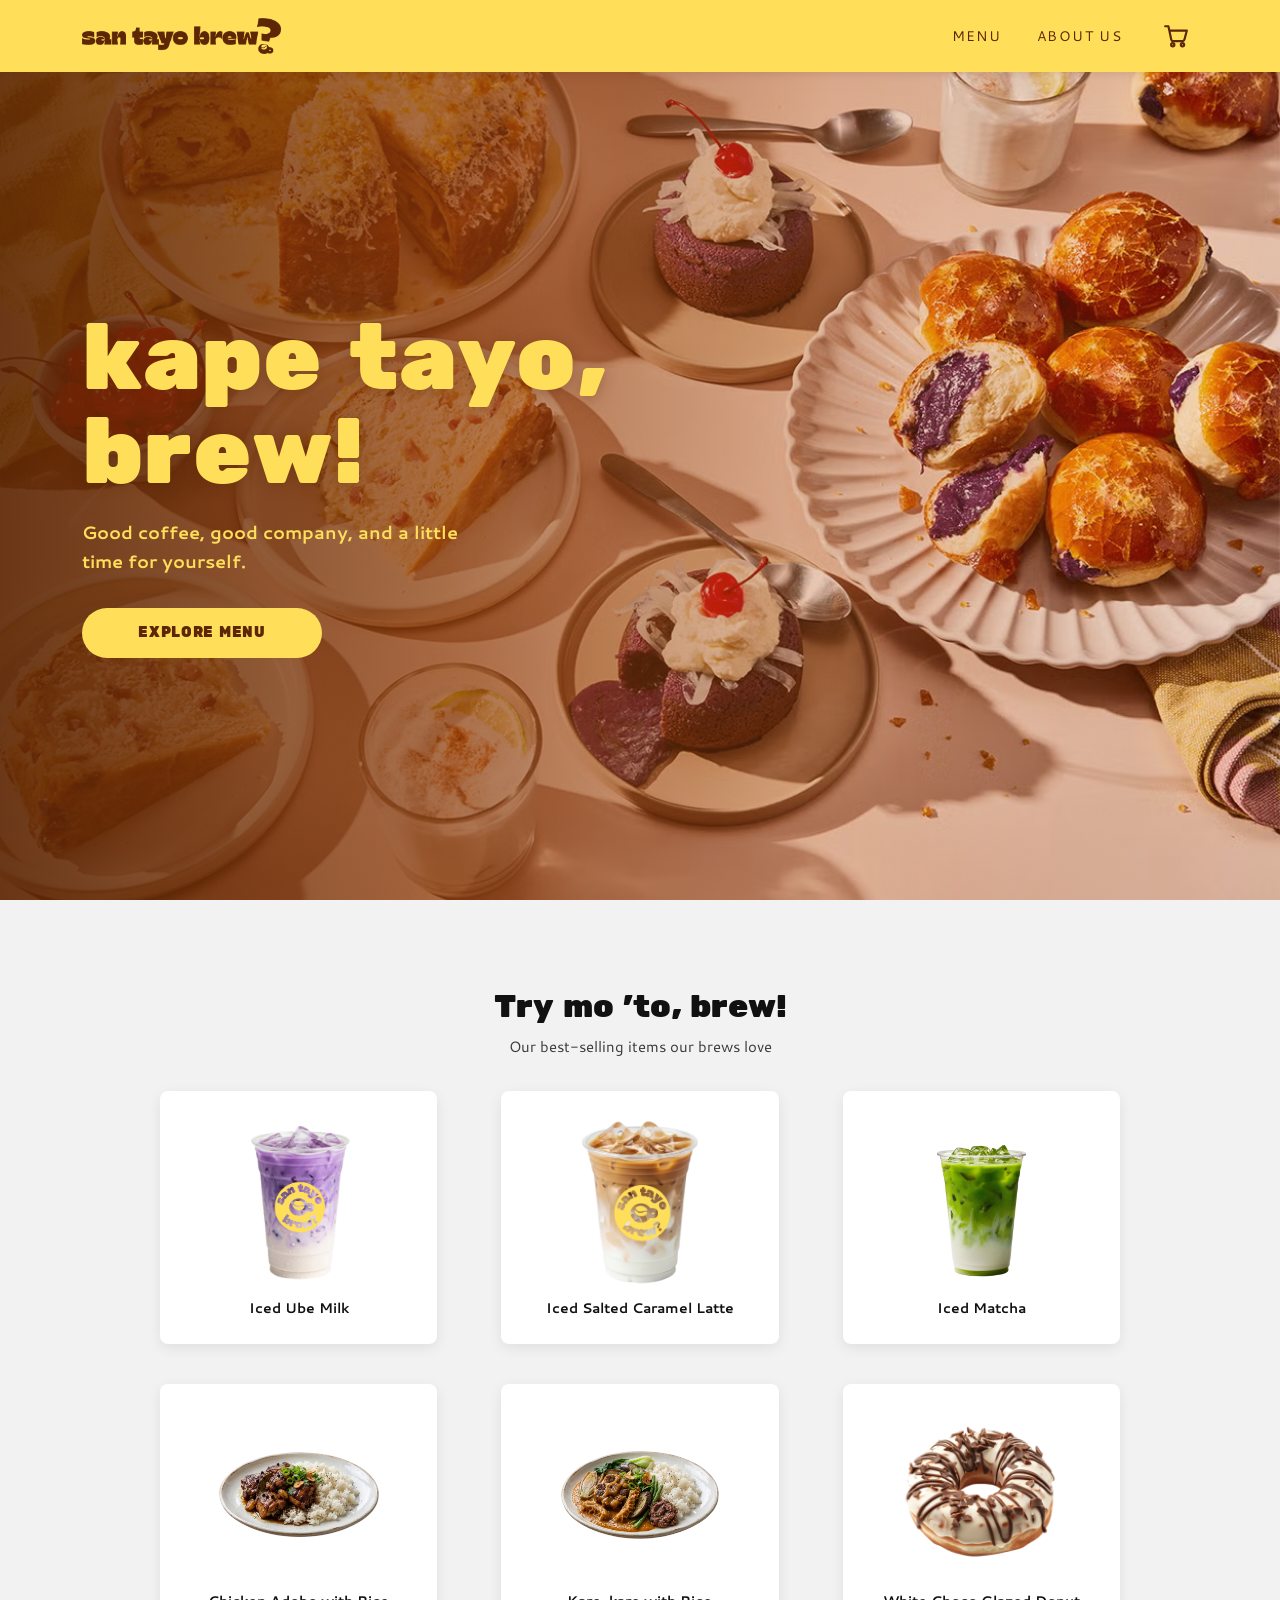
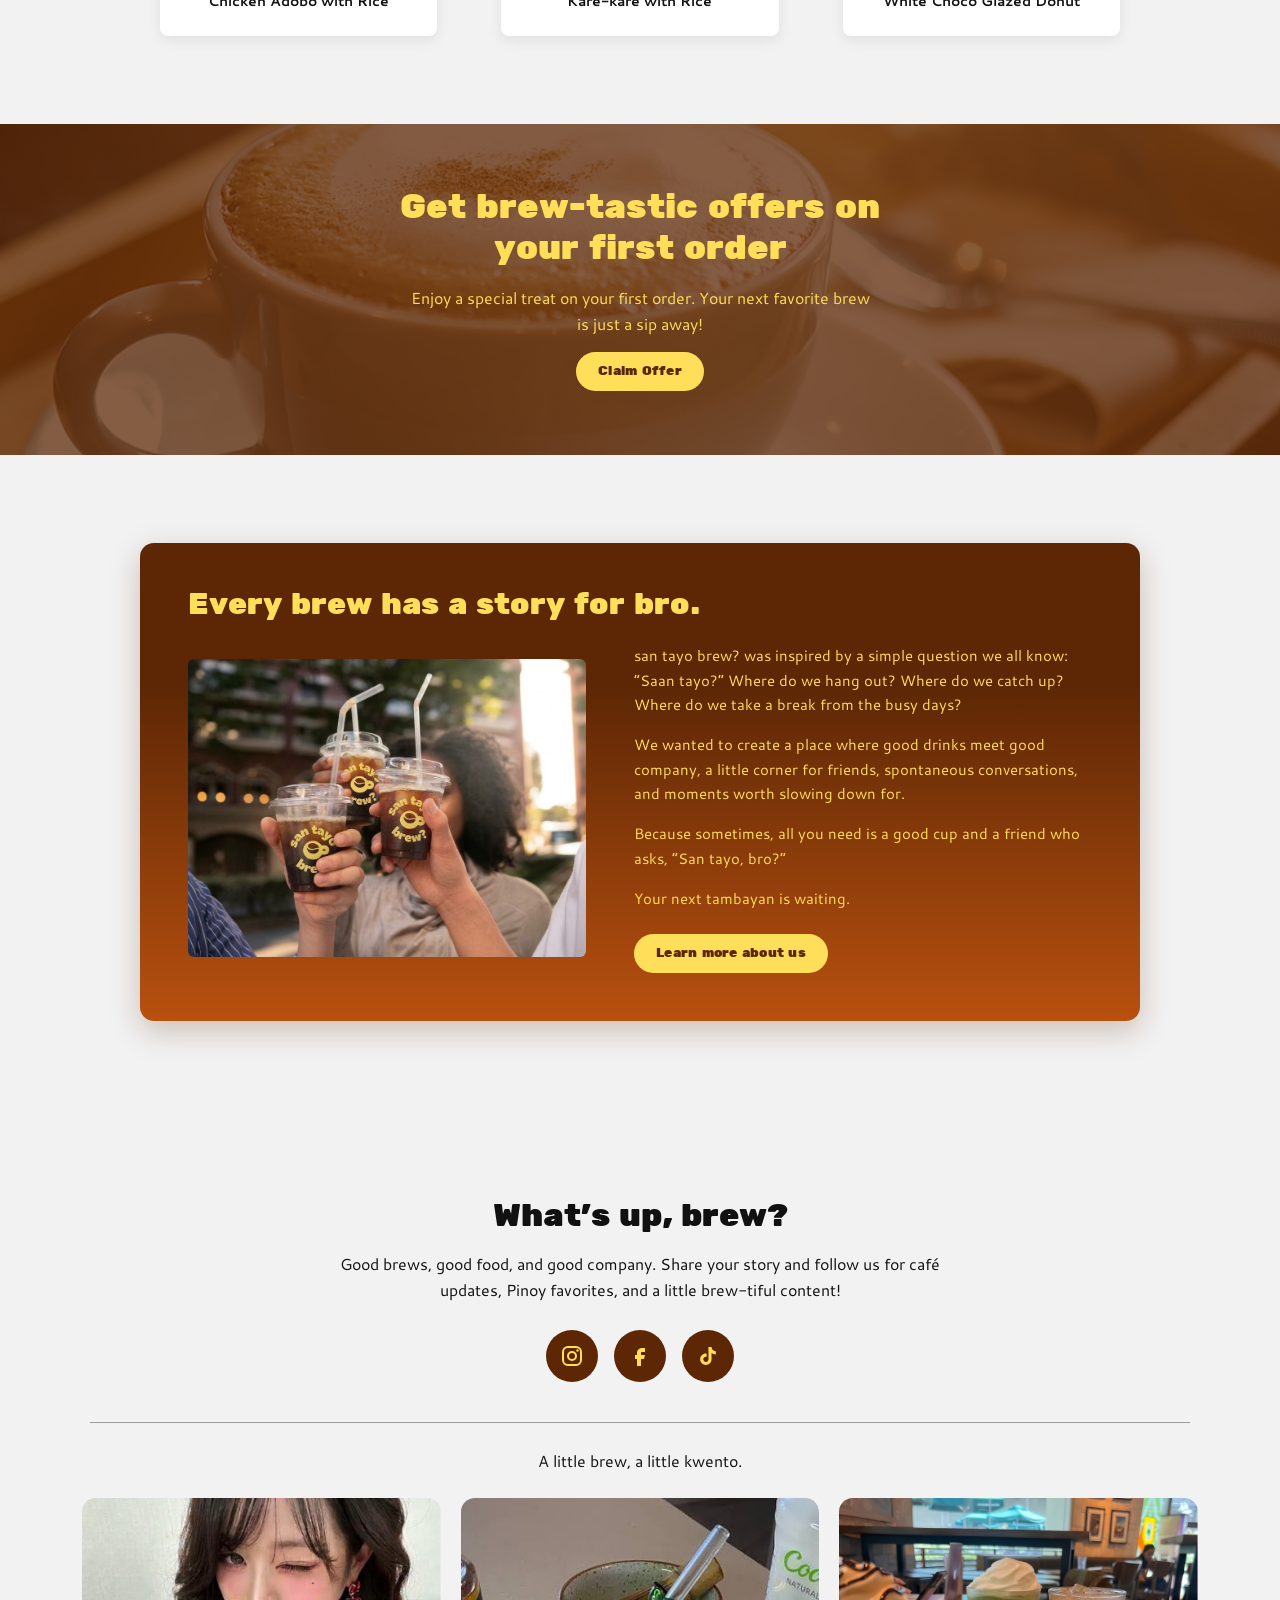
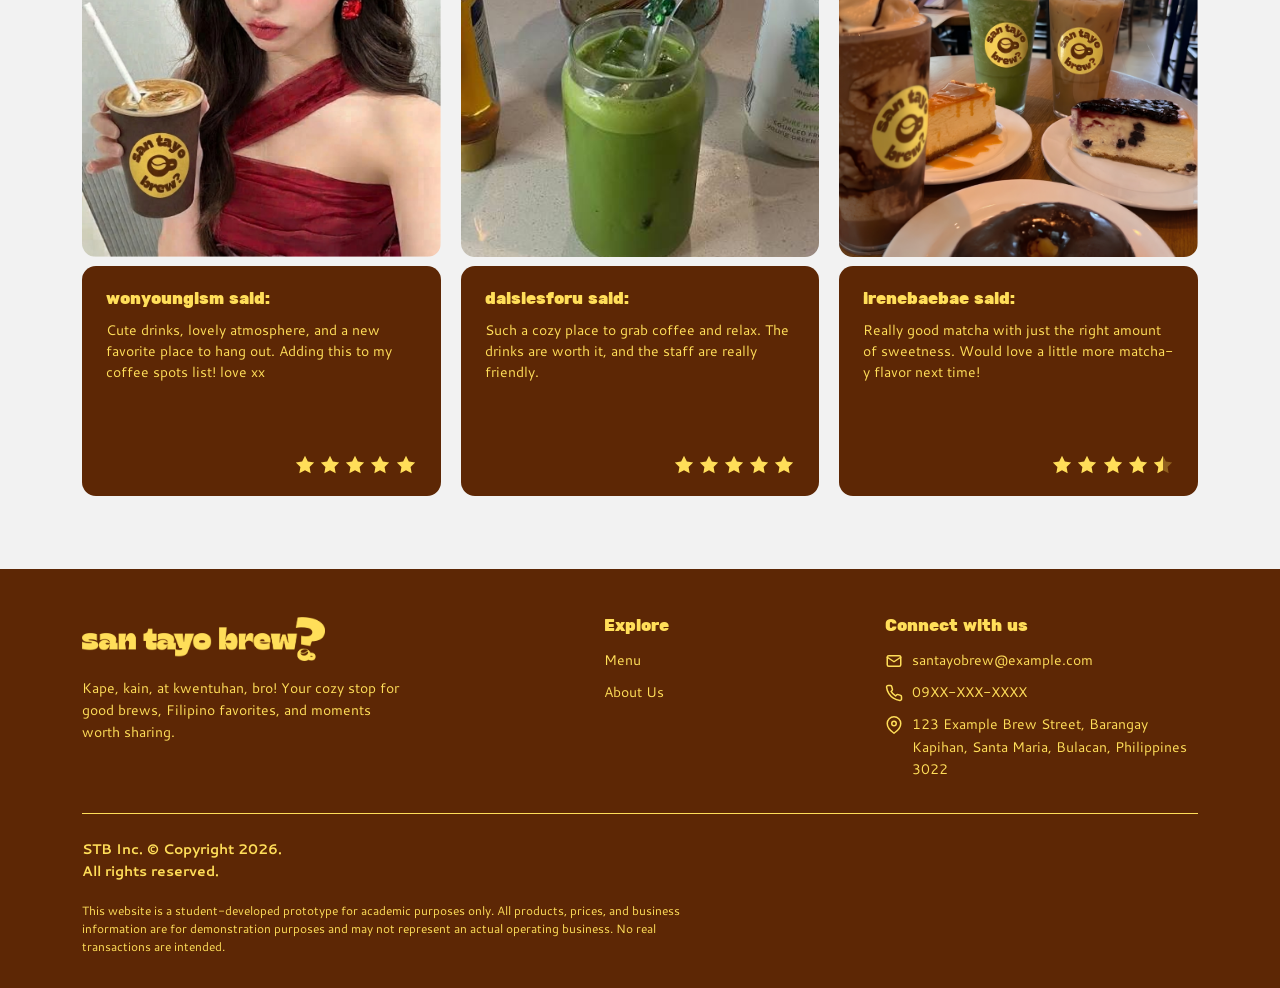
==== index.html @ 326f8b71 "Initial commit" ====
<!DOCTYPE html>
<html lang="en">
<head>
  <meta charset="UTF-8">
  <meta name="viewport" content="width=device-width, initial-scale=1.0">
  <meta name="description" content="san tayo brew? is a cozy Filipino café for good coffee, Pinoy favorites, and good company.">
  <meta name="theme-color" content="#FFDE59">
  <title>san tayo brew? | Home</title>

  <!-- Favicon -->
  <link rel="icon" type="image/png" href="images/logos/logo-circle-2.png">

  <!-- Google Fonts: Rubik One (headings, buttons) + Cantarell 400/700 (body) -->
  <link rel="preconnect" href="https://fonts.googleapis.com">
  <link rel="preconnect" href="https://fonts.gstatic.com" crossorigin>
  <link rel="stylesheet" href="https://fonts.googleapis.com/css2?family=Cantarell:wght@400;700&family=Rubik+One&display=swap">

  <!-- Shared stylesheet and script (used by every page) -->
  <link rel="stylesheet" href="style.css">
  <script src="script.js" defer></script>
</head>
<body class="page-home">

  <!-- Reusable star icons for the review ratings -->
  <svg class="svg-sprite" aria-hidden="true" focusable="false">
    <symbol id="icon-star" viewBox="0 0 24 24">
      <polygon points="12 2 15.09 8.26 22 9.27 17 14.14 18.18 21.02 12 17.77 5.82 21.02 7 14.14 2 9.27 8.91 8.26"/>
    </symbol>
    <symbol id="icon-star-half" viewBox="0 0 24 24">
      <polygon opacity="0.3" points="12 2 15.09 8.26 22 9.27 17 14.14 18.18 21.02 12 17.77 5.82 21.02 7 14.14 2 9.27 8.91 8.26"/>
      <polygon points="12 2 8.91 8.26 2 9.27 7 14.14 5.82 21.02 12 17.77"/>
    </symbol>
  </svg>

  <a class="skip-link" href="#main">Skip to main content</a>

  <!-- ===== NAVBAR (shared) ===== -->
  <header class="site-header">
    <nav class="navbar" aria-label="Main navigation">
      <a class="navbar__logo" href="index.html" aria-current="page">
        <img src="images/logos/logo-brown.png" alt="san tayo brew? logo">
      </a>

      <ul class="navbar__links" id="navLinks">
        <li><a class="navbar__link" href="menu.html">Menu</a></li>
        <li><a class="navbar__link" href="about.html">About Us</a></li>
      </ul>

      <div class="navbar__actions">
        <a class="navbar__cart" id="cartLink" href="cart.html" aria-label="View cart">
          <svg class="navbar__cart-icon" viewBox="0 0 24 24" width="26" height="26" fill="none" stroke="currentColor" stroke-width="2" stroke-linecap="round" stroke-linejoin="round" aria-hidden="true" focusable="false">
            <circle cx="9" cy="20" r="1.5"/>
            <circle cx="18" cy="20" r="1.5"/>
            <path d="M2 3h3l2.6 12.2a2 2 0 0 0 2 1.6h8.2a2 2 0 0 0 2-1.5L22 7H6"/>
          </svg>
          <span class="navbar__cart-count is-hidden" id="cartCount">0</span>
        </a>
        <button class="navbar__toggle" id="hamburgerBtn" type="button" aria-label="Open menu" aria-expanded="false" aria-controls="navLinks">&#9776;</button>
      </div>
    </nav>
  </header>

  <main id="main">

    <!-- ===== 1. HERO ===== -->
    <section class="hero" aria-labelledby="heroTitle">
      <img class="hero__bg" src="images/hero-pastries.png" alt="Ube cheese pandesal, cakes, and pastries spread out on a café table" fetchpriority="high">
      <div class="hero__content container">
        <h1 class="hero__title" id="heroTitle">
          <span class="hero__title-line">kape</span>
          <span class="hero__title-line">tayo,</span>
          <span class="hero__title-line hero__title-line--last">brew!</span>
        </h1>
        <p class="hero__text">Good coffee, good company, and a little time for yourself.</p>
        <a class="btn btn--primary hero__btn" href="menu.html">Explore Menu</a>
      </div>
    </section>

    <!-- ===== 2. BEST SELLERS ===== -->
    <section class="best-sellers section" id="bestSellers" aria-labelledby="bestSellersTitle">
      <div class="container">
        <header class="section-header">
          <h2 class="section-title" id="bestSellersTitle">Try mo &rsquo;to, brew!</h2>
          <p class="section-subtitle">Our best-selling items our brews love</p>
        </header>

        <div class="product-grid">
          <article class="product-card">
            <img class="product-card__img" src="images/menu-items/iced-ube-milk.png" alt="Iced ube milk in a san tayo brew? cup" loading="lazy">
            <h3 class="product-card__name">Iced Ube Milk</h3>
          </article>
          <article class="product-card">
            <img class="product-card__img" src="images/menu-items/iced-salted-caramel-latte.png" alt="Iced salted caramel latte in a san tayo brew? cup" loading="lazy">
            <h3 class="product-card__name">Iced Salted Caramel Latte</h3>
          </article>
          <article class="product-card">
            <img class="product-card__img" src="images/menu-items/iced-matcha.png" alt="Iced matcha latte in a san tayo brew? cup" loading="lazy">
            <h3 class="product-card__name">Iced Matcha</h3>
          </article>
          <article class="product-card">
            <img class="product-card__img" src="images/menu-items/chicken-adobo-with-rice.png" alt="A plate of chicken adobo served with white rice" loading="lazy">
            <h3 class="product-card__name">Chicken Adobo with Rice</h3>
          </article>
          <article class="product-card">
            <img class="product-card__img" src="images/menu-items/kare-kare-with-rice.png" alt="A bowl of kare-kare with vegetables and rice" loading="lazy">
            <h3 class="product-card__name">Kare-kare with Rice</h3>
          </article>
          <article class="product-card">
            <img class="product-card__img" src="images/menu-items/white-choco-glazed-donut.png" alt="A donut with white chocolate glaze and chocolate drizzle" loading="lazy">
            <h3 class="product-card__name">White Choco Glazed Donut</h3>
          </article>
        </div>
      </div>
    </section>

    <!-- ===== 3. PROMO BANNER ===== -->
    <aside class="promo-banner" id="promoBanner" aria-labelledby="promoTitle" aria-live="polite">
      <div class="promo-banner__content">
        <h2 class="promo-banner__title" id="promoTitle">Get brew-tastic offers on your first order</h2>
        <p class="promo-banner__text">Enjoy a special treat on your first order. Your next favorite brew is just a sip away!</p>
        <button class="btn btn--primary btn--small" id="claimOfferBtn" type="button">Claim Offer</button>
      </div>
    </aside>

    <!-- ===== 4. BRAND STORY CARD ===== -->
    <section class="story section" aria-labelledby="storyTitle">
      <div class="container">
        <article class="story-card">
          <h2 class="story-card__title" id="storyTitle">Every brew has a story for bro.</h2>
          <div class="story-card__body">
            <img class="story-card__img" src="images/story-photo.png" alt="Friends raising their iced coffees in san tayo brew? cups for a toast" loading="lazy">
            <div class="story-card__text">
              <p>san tayo brew? was inspired by a simple question we all know: &ldquo;Saan tayo?&rdquo; Where do we hang out? Where do we catch up? Where do we take a break from the busy days?</p>
              <p>We wanted to create a place where good drinks meet good company, a little corner for friends, spontaneous conversations, and moments worth slowing down for.</p>
              <p>Because sometimes, all you need is a good cup and a friend who asks, &ldquo;San tayo, bro?&rdquo;</p>
              <p>Your next tambayan is waiting.</p>
              <a class="btn btn--primary btn--small story-card__btn" href="about.html">Learn more about us</a>
            </div>
          </div>
        </article>
      </div>
    </section>

    <!-- ===== 5. SOCIAL ===== -->
    <section class="social section" aria-labelledby="socialTitle">
      <div class="container">
        <h2 class="section-title" id="socialTitle">What&rsquo;s up, brew?</h2>
        <p class="social__text">Good brews, good food, and good company. Share your story and follow us for café updates, Pinoy favorites, and a little brew-tiful content!</p>

        <ul class="social__list">
          <li>
            <a class="social__link" href="https://www.instagram.com/" target="_blank" rel="noopener noreferrer" aria-label="san tayo brew? on Instagram (opens in a new tab)">
              <svg viewBox="0 0 24 24" width="24" height="24" fill="none" stroke="currentColor" stroke-width="2" aria-hidden="true" focusable="false">
                <rect x="3" y="3" width="18" height="18" rx="5"/>
                <circle cx="12" cy="12" r="4"/>
                <circle cx="17.5" cy="6.5" r="1.2" fill="currentColor" stroke="none"/>
              </svg>
            </a>
          </li>
          <li>
            <a class="social__link" href="https://www.facebook.com/" target="_blank" rel="noopener noreferrer" aria-label="san tayo brew? on Facebook (opens in a new tab)">
              <svg viewBox="0 0 24 24" width="24" height="24" fill="currentColor" aria-hidden="true" focusable="false">
                <path d="M14 8h3V4h-3c-2.76 0-5 2.24-5 5v2H7v4h2v7h4v-7h3l1-4h-4V9c0-.55.45-1 1-1z"/>
              </svg>
            </a>
          </li>
          <li>
            <a class="social__link" href="https://www.tiktok.com/" target="_blank" rel="noopener noreferrer" aria-label="san tayo brew? on TikTok (opens in a new tab)">
              <svg viewBox="0 0 24 24" width="24" height="24" fill="currentColor" aria-hidden="true" focusable="false">
                <path d="M16.6 5.82A4.28 4.28 0 0 1 15.54 3h-3.09v12.4a2.59 2.59 0 0 1-2.59 2.5c-1.42 0-2.6-1.16-2.6-2.6 0-1.72 1.66-3.01 3.37-2.48V9.66c-3.45-.46-6.47 2.22-6.47 5.64 0 3.33 2.76 5.7 5.69 5.7 3.14 0 5.69-2.55 5.69-5.7V9.01a7.35 7.35 0 0 0 4.3 1.38V7.3s-1.88.09-3.24-1.48z"/>
              </svg>
            </a>
          </li>
        </ul>

        <hr class="divider">
      </div>
    </section>

    <!-- ===== 6. REVIEWS (3-column grid on desktop, swipe carousel on mobile) ===== -->
    <section class="reviews" aria-labelledby="reviewsTitle">
      <div class="container">
        <h2 class="reviews__title" id="reviewsTitle">A little brew, a little kwento.</h2>

        <div class="reviews__carousel">
          <div class="reviews__track" id="reviewsTrack">

            <article class="review" aria-label="Review 1 of 3">
              <img class="review__photo" src="images/review-1.png" alt="wonyoungism holding an iced coffee in a san tayo brew? cup" loading="lazy">
              <div class="review__card">
                <h3 class="review__author">wonyoungism said:</h3>
                <p class="review__text">Cute drinks, lovely atmosphere, and a new favorite place to hang out. Adding this to my coffee spots list! love xx</p>
                <div class="review__rating" role="img" aria-label="Rated 5 out of 5 stars">
                  <svg class="review__star" aria-hidden="true" focusable="false"><use href="#icon-star"></use></svg>
                  <svg class="review__star" aria-hidden="true" focusable="false"><use href="#icon-star"></use></svg>
                  <svg class="review__star" aria-hidden="true" focusable="false"><use href="#icon-star"></use></svg>
                  <svg class="review__star" aria-hidden="true" focusable="false"><use href="#icon-star"></use></svg>
                  <svg class="review__star" aria-hidden="true" focusable="false"><use href="#icon-star"></use></svg>
                </div>
              </div>
            </article>

            <article class="review" aria-label="Review 2 of 3">
              <img class="review__photo" src="images/review-2.png" alt="Iced drinks, a chocolate donut, and cheesecake on a café table" loading="lazy">
              <div class="review__card">
                <h3 class="review__author">daisiesforu said:</h3>
                <p class="review__text">Such a cozy place to grab coffee and relax. The drinks are worth it, and the staff are really friendly.</p>
                <div class="review__rating" role="img" aria-label="Rated 5 out of 5 stars">
                  <svg class="review__star" aria-hidden="true" focusable="false"><use href="#icon-star"></use></svg>
                  <svg class="review__star" aria-hidden="true" focusable="false"><use href="#icon-star"></use></svg>
                  <svg class="review__star" aria-hidden="true" focusable="false"><use href="#icon-star"></use></svg>
                  <svg class="review__star" aria-hidden="true" focusable="false"><use href="#icon-star"></use></svg>
                  <svg class="review__star" aria-hidden="true" focusable="false"><use href="#icon-star"></use></svg>
                </div>
              </div>
            </article>

            <article class="review" aria-label="Review 3 of 3">
              <img class="review__photo" src="images/review-3.png" alt="A tall glass of iced matcha latte with a green straw" loading="lazy">
              <div class="review__card">
                <h3 class="review__author">irenebaebae said:</h3>
                <p class="review__text">Really good matcha with just the right amount of sweetness. Would love a little more matcha-y flavor next time!</p>
                <div class="review__rating" role="img" aria-label="Rated 4.5 out of 5 stars">
                  <svg class="review__star" aria-hidden="true" focusable="false"><use href="#icon-star"></use></svg>
                  <svg class="review__star" aria-hidden="true" focusable="false"><use href="#icon-star"></use></svg>
                  <svg class="review__star" aria-hidden="true" focusable="false"><use href="#icon-star"></use></svg>
                  <svg class="review__star" aria-hidden="true" focusable="false"><use href="#icon-star"></use></svg>
                  <svg class="review__star" aria-hidden="true" focusable="false"><use href="#icon-star-half"></use></svg>
                </div>
              </div>
            </article>

          </div>

          <!-- Carousel controls (shown on mobile only) -->
          <button class="reviews__next" id="reviewNextBtn" type="button" aria-label="Show next review">
            <svg viewBox="0 0 24 24" width="28" height="28" fill="none" stroke="currentColor" stroke-width="2.5" stroke-linecap="round" stroke-linejoin="round" aria-hidden="true" focusable="false">
              <path d="m9 18 6-6-6-6"/>
            </svg>
          </button>
          <div class="reviews__dots" id="reviewDots">
            <button class="reviews__dot is-active" type="button" aria-label="Show review 1" aria-current="true"></button>
            <button class="reviews__dot" type="button" aria-label="Show review 2" aria-current="false"></button>
            <button class="reviews__dot" type="button" aria-label="Show review 3" aria-current="false"></button>
          </div>
        </div>
      </div>
    </section>

  </main>

  <!-- ===== FOOTER (shared) ===== -->
  <footer class="site-footer">
    <div class="container">
      <div class="footer__grid">
        <section class="footer__brand" aria-label="About san tayo brew?">
          <img class="footer__logo" src="images/logos/logo-yellow.png" alt="san tayo brew? logo" loading="lazy">
          <p class="footer__blurb">Kape, kain, at kwentuhan, bro! Your cozy stop for good brews, Filipino favorites, and moments worth sharing.</p>
        </section>

        <nav class="footer__col" aria-labelledby="footerExploreTitle">
          <h2 class="footer__title" id="footerExploreTitle">Explore</h2>
          <ul class="footer__list">
            <li><a class="footer__link" href="menu.html">Menu</a></li>
            <li><a class="footer__link" href="about.html">About Us</a></li>
          </ul>
        </nav>

        <section class="footer__col" aria-labelledby="footerContactTitle">
          <h2 class="footer__title" id="footerContactTitle">Connect with us</h2>
          <address class="footer__contact">
            <ul class="footer__list">
              <li class="footer__contact-item">
                <svg class="footer__icon" viewBox="0 0 24 24" width="18" height="18" fill="none" stroke="currentColor" stroke-width="2" stroke-linecap="round" stroke-linejoin="round" aria-hidden="true" focusable="false">
                  <rect x="3" y="5" width="18" height="14" rx="2"/><path d="m3 7 9 6 9-6"/>
                </svg>
                <a class="footer__link" href="mailto:santayobrew@example.com">santayobrew@example.com</a>
              </li>
              <li class="footer__contact-item">
                <svg class="footer__icon" viewBox="0 0 24 24" width="18" height="18" fill="none" stroke="currentColor" stroke-width="2" stroke-linecap="round" stroke-linejoin="round" aria-hidden="true" focusable="false">
                  <path d="M22 16.92v3a2 2 0 0 1-2.18 2 19.79 19.79 0 0 1-8.63-3.07 19.5 19.5 0 0 1-6-6 19.79 19.79 0 0 1-3.07-8.67A2 2 0 0 1 4.11 2h3a2 2 0 0 1 2 1.72c.13.96.36 1.9.7 2.81a2 2 0 0 1-.45 2.11L8.09 9.91a16 16 0 0 0 6 6l1.27-1.27a2 2 0 0 1 2.11-.45c.91.34 1.85.57 2.81.7A2 2 0 0 1 22 16.92z"/>
                </svg>
                <span>09XX-XXX-XXXX</span>
              </li>
              <li class="footer__contact-item">
                <svg class="footer__icon" viewBox="0 0 24 24" width="18" height="18" fill="none" stroke="currentColor" stroke-width="2" stroke-linecap="round" stroke-linejoin="round" aria-hidden="true" focusable="false">
                  <path d="M21 10c0 7-9 13-9 13s-9-6-9-13a9 9 0 0 1 18 0z"/><circle cx="12" cy="10" r="3"/>
                </svg>
                <span>123 Example Brew Street, Barangay Kapihan, Santa Maria, Bulacan, Philippines 3022</span>
              </li>
            </ul>
          </address>
        </section>
      </div>

      <hr class="footer__divider">

      <div class="footer__bottom">
        <p class="footer__copyright">STB Inc. &copy; Copyright 2026.<br>All rights reserved.</p>
        <p class="footer__disclaimer">This website is a student-developed prototype for academic purposes only. All products, prices, and business information are for demonstration purposes and may not represent an actual operating business. No real transactions are intended.</p>
      </div>
    </div>
  </footer>

</body>
</html>
---- style.css ----
/* ==========================================================
   san tayo brew? | style.css
   One stylesheet shared by every page (Home, Menu, About Us,
   My Cart, Checkout).

   Mobile-first: the base rules are written for phones, and the
   MEDIA QUERIES section at the bottom adds the 480px, 768px and
   1024px+ layouts.

   CONTENTS
   1.  Reset
   2.  :root variables
   3.  Typography
   4.  Layout helpers + accessibility
   5.  Shared components (buttons, navbar, footer)
   6.  Home page
   7.  About Us page
   8.  Menu page (Stage 2)
   9.  Cart + Checkout pages (Stage 3)
   10. Media queries
   ========================================================== */


/* ==========================================================
   1. RESET
   ========================================================== */
*,
*::before,
*::after {
  box-sizing: border-box;
}

html {
  -webkit-text-size-adjust: 100%;
  scroll-behavior: smooth;
  /* Keeps anchored content from hiding under the sticky navbar */
  scroll-padding-top: var(--header-height);
}

body,
h1, h2, h3, h4,
p,
figure,
blockquote,
ul, ol {
  margin: 0;
}

ul[class],
ol[class] {
  list-style: none;
  padding: 0;
}

img,
svg {
  display: block;
  max-width: 100%;
}

button,
input,
select,
textarea {
  font: inherit;
  color: inherit;
}

button {
  cursor: pointer;
}

a {
  color: inherit;
}

address {
  font-style: normal;
}


/* ==========================================================
   2. :ROOT VARIABLES
   ========================================================== */
:root {
  /* Brand colors */
  --sunshine-yellow: #FFDE59;
  --espresso-brown: #5D2705;
  --page-bg: #F2F2F2;
  --card-white: #FFFFFF;
  --panel-gray: #D9D9D9;
  --brew-orange: #B8500F;
  --danger-red: #D62828;

  /* Supporting tones */
  --burnt-orange: #C4500F;   /* top of the About hero gradient */
  --yellow-soft: #FFEA94;    /* button hover */
  --text-black: #111111;
  --text-muted: #3A3A3A;
  --error-text: #A61B1B;     /* darker red so small error text stays readable */
  --success-green: #16642A;  /* promo + "Location selected" messages */

  /* Fonts */
  --font-display: "Rubik One", "Arial Black", system-ui, sans-serif;
  --font-body: "Cantarell", "Segoe UI", system-ui, -apple-system, sans-serif;

  /* Spacing + sizing */
  --gutter: 1rem;
  --section-space: 3.5rem;
  --container-max: 1180px;
  --header-height: 64px;

  /* Shape + depth */
  --radius-sm: 8px;
  --radius-md: 14px;
  --radius-pill: 999px;
  --shadow-card: 0 4px 14px rgba(0, 0, 0, 0.08);
  --shadow-lift: 0 10px 24px rgba(93, 39, 5, 0.25);

  /* Motion */
  --transition: 0.25s ease;
}


/* ==========================================================
   3. TYPOGRAPHY
   ========================================================== */
body {
  font-family: var(--font-body);
  font-size: 1rem;
  line-height: 1.6;
  color: var(--text-black);
  background-color: var(--page-bg);
}

/* Rubik One only ships in one weight, so keep headings at 400 */
h1,
h2,
h3 {
  font-family: var(--font-display);
  font-weight: 400;
  line-height: 1.2;
}

.section-title {
  font-size: clamp(1.6rem, 3vw + 0.9rem, 2rem);
  color: var(--text-black);
  text-align: center;
}

.section-subtitle {
  margin-top: 0.5rem;
  font-size: 0.95rem;
  color: var(--text-muted);
  text-align: center;
}


/* ==========================================================
   4. LAYOUT HELPERS + ACCESSIBILITY
   ========================================================== */
.container {
  width: 100%;
  max-width: var(--container-max);
  margin-inline: auto;
  padding-inline: var(--gutter);
}

.section {
  padding-block: var(--section-space);
}

/* Generic "hide" state that JavaScript can toggle */
.is-hidden {
  display: none !important;
}

/* Hidden visually but still read by screen readers */
.visually-hidden {
  position: absolute;
  width: 1px;
  height: 1px;
  padding: 0;
  margin: -1px;
  overflow: hidden;
  clip: rect(0, 0, 0, 0);
  white-space: nowrap;
  border: 0;
}

/* Hidden holder for the reusable SVG icons */
.svg-sprite {
  position: absolute;
  width: 0;
  height: 0;
  overflow: hidden;
}

/* Skip link: hidden until a keyboard user tabs to it */
.skip-link {
  position: absolute;
  top: -100px;
  left: 1rem;
  z-index: 200;
  padding: 0.6rem 1rem;
  border-radius: var(--radius-sm);
  background-color: var(--espresso-brown);
  color: var(--sunshine-yellow);
  font-weight: 700;
  text-decoration: none;
  transition: top var(--transition);
}

.skip-link:focus {
  top: 0.75rem;
}

/* Visible keyboard focus everywhere (brown on light backgrounds) */
:focus-visible {
  outline: 3px solid var(--espresso-brown);
  outline-offset: 3px;
}

/* ...and yellow on the dark brown/orange backgrounds */
.hero :focus-visible,
.promo-banner :focus-visible,
.story-card :focus-visible,
.site-footer :focus-visible,
.skip-link:focus-visible {
  outline-color: var(--sunshine-yellow);
}


/* ==========================================================
   5. SHARED COMPONENTS
   ========================================================== */

/* ----- 5a. Buttons ----- */
.btn {
  /* Flexbox: centers the label inside the pill */
  display: inline-flex;
  align-items: center;
  justify-content: center;
  gap: 0.5rem;
  padding: 0.9rem 1.75rem;
  border: 2px solid transparent;
  border-radius: var(--radius-pill);
  font-family: var(--font-display);
  font-size: 0.875rem;
  line-height: 1.2;
  letter-spacing: 0.05em;
  text-align: center;
  text-decoration: none;
  text-transform: uppercase;
  transition:
    background-color var(--transition),
    color var(--transition),
    transform var(--transition),
    box-shadow var(--transition);
}

.btn--primary {
  background-color: var(--sunshine-yellow);
  color: var(--espresso-brown);
}

.btn--primary:hover {
  background-color: var(--yellow-soft);
  transform: translateY(-2px);
  box-shadow: 0 6px 16px rgba(0, 0, 0, 0.25);
}

.btn--primary:active {
  transform: translateY(0);
  box-shadow: none;
}

.btn--small {
  padding: 0.6rem 1.25rem;
  font-size: 0.8rem;
  letter-spacing: 0.02em;
  text-transform: none;
}


/* ----- 5b. Navbar ----- */
.site-header {
  position: sticky;
  top: 0;
  z-index: 100;
  background-color: var(--sunshine-yellow);
  box-shadow: 0 2px 8px rgba(93, 39, 5, 0.12);
}

.navbar {
  /* Flexbox: logo on the left, links + cart + hamburger on the right */
  position: relative;
  display: flex;
  align-items: center;
  justify-content: space-between;
  gap: 1rem;
  max-width: var(--container-max);
  min-height: var(--header-height);
  margin-inline: auto;
  padding-inline: var(--gutter);
}

.navbar__logo {
  display: block;
  flex-shrink: 0;
  border-radius: 4px;
}

.navbar__logo img {
  width: auto;
  height: 30px;
}

/* Mobile dropdown (hidden until the hamburger adds .is-open) */
.navbar__links {
  position: absolute;
  top: 100%;
  left: 0;
  right: 0;
  display: none;
  flex-direction: column;
  padding: 0.25rem var(--gutter) 1rem;
  background-color: var(--sunshine-yellow);
  border-top: 1px solid rgba(93, 39, 5, 0.15);
  box-shadow: 0 10px 18px rgba(93, 39, 5, 0.18);
}

.navbar__links.is-open {
  display: flex;
}

.navbar__link {
  display: block;
  padding: 0.85rem var(--gutter);
  font-size: 0.9rem;
  letter-spacing: 0.1em;
  text-transform: uppercase;
  color: var(--espresso-brown);
  text-decoration: underline;
  text-decoration-color: transparent;
  text-decoration-thickness: 2px;
  text-underline-offset: 6px;
  transition: text-decoration-color var(--transition), color var(--transition);
}

/* Current page + hover state: brown underline */
.navbar__link:hover,
.navbar__link.active {
  text-decoration-color: currentColor;
}

.navbar__link.active {
  font-weight: 700;
}

.navbar__actions {
  /* Flexbox: cart icon and hamburger side by side */
  display: flex;
  align-items: center;
  gap: 0.25rem;
}

.navbar__cart {
  position: relative;
  display: inline-flex;
  align-items: center;
  justify-content: center;
  width: 44px;
  height: 44px;
  border-radius: 50%;
  color: var(--espresso-brown);
  transition: background-color var(--transition), transform var(--transition);
}

.navbar__cart:hover {
  background-color: rgba(93, 39, 5, 0.1);
  transform: scale(1.05);
}

.navbar__cart-icon {
  width: 26px;
  height: 26px;
}

/* Cart item-count badge (#cartCount) */
.navbar__cart-count {
  position: absolute;
  top: 0;
  right: -2px;
  display: flex;
  align-items: center;
  justify-content: center;
  min-width: 20px;
  height: 20px;
  padding: 0 5px;
  border: 2px solid var(--sunshine-yellow);
  border-radius: var(--radius-pill);
  background-color: var(--espresso-brown);
  color: var(--sunshine-yellow);
  font-size: 0.7rem;
  font-weight: 700;
  line-height: 1;
}

.navbar__toggle {
  display: inline-flex;
  align-items: center;
  justify-content: center;
  width: 44px;
  height: 44px;
  padding: 0;
  border: none;
  border-radius: var(--radius-sm);
  background: transparent;
  color: var(--espresso-brown);
  font-size: 1.75rem;
  line-height: 1;
  transition: background-color var(--transition);
}

.navbar__toggle:hover {
  background-color: rgba(93, 39, 5, 0.1);
}


/* ----- 5c. Footer ----- */
.site-footer {
  padding-block: 3rem 2rem;
  background-color: var(--espresso-brown);
  color: var(--sunshine-yellow);
  font-size: 0.875rem;
}

.footer__grid {
  /* Grid: one column on mobile, three columns from 768px */
  display: grid;
  grid-template-columns: 1fr;
  gap: 2rem;
}

.footer__logo {
  width: auto;
  height: 44px;
  margin-bottom: 1rem;
}

.footer__blurb {
  max-width: 36ch;
}

.footer__title {
  margin-bottom: 0.85rem;
  font-size: 1rem;
  color: var(--sunshine-yellow);
}

.footer__list {
  /* Flexbox: stacked links with even spacing */
  display: flex;
  flex-direction: column;
  gap: 0.6rem;
}

.footer__link {
  text-decoration: underline;
  text-decoration-color: transparent;
  text-underline-offset: 4px;
  transition: text-decoration-color var(--transition), opacity var(--transition);
}

.footer__link:hover {
  text-decoration-color: currentColor;
}

.footer__contact-item {
  /* Flexbox: icon next to its text */
  display: flex;
  align-items: flex-start;
  gap: 0.6rem;
  overflow-wrap: anywhere;
}

.footer__icon {
  flex-shrink: 0;
  width: 18px;
  height: 18px;
  margin-top: 0.15rem;
}

.footer__divider {
  height: 1px;
  margin-block: 2rem 1.5rem;
  border: none;
  background-color: var(--sunshine-yellow);
}

.footer__bottom {
  display: grid;
  gap: 1.25rem;
}

.footer__copyright {
  font-weight: 700;
}

.footer__disclaimer {
  max-width: 75ch;
  font-size: 0.75rem;
  line-height: 1.5;
}


/* ==========================================================
   6. HOME PAGE
   ========================================================== */

/* ----- 6a. Hero ----- */
.hero {
  /* Flexbox: lets the content column fill the hero's height */
  position: relative;
  isolation: isolate;
  display: flex;
  min-height: max(520px, calc(100vh - var(--header-height)));
  min-height: max(520px, calc(100svh - var(--header-height)));
  overflow: hidden;
  color: var(--sunshine-yellow);
}

.hero__bg {
  position: absolute;
  inset: 0;
  z-index: -2;
  width: 100%;
  height: 100%;
  object-fit: cover;
  object-position: 72% center;
}

/* Warm brown/orange overlay (stronger on the left from 768px) */
.hero::before {
  content: "";
  position: absolute;
  inset: 0;
  z-index: -1;
  background: linear-gradient(
    180deg,
    rgba(93, 39, 5, 0.6) 0%,
    rgba(184, 80, 15, 0.5) 50%,
    rgba(93, 39, 5, 0.7) 100%
  );
}

.hero__content {
  /* Flexbox: stacks heading, text and button */
  display: flex;
  flex-direction: column;
  align-items: flex-start;
  gap: 1rem;
  padding-block: 3.5rem 2.5rem;
}

.hero__title {
  font-size: clamp(3.25rem, 6vw + 1.5rem, 5.75rem);
  line-height: 1.02;
  color: var(--sunshine-yellow);
  text-shadow: 0 2px 14px rgba(93, 39, 5, 0.35);
}

/* Mobile: each word on its own line (3 lines) */
.hero__title-line {
  display: block;
}

.hero__text {
  max-width: 30ch;
  font-size: clamp(1rem, 0.4vw + 0.95rem, 1.15rem);
  font-weight: 700;
}

.hero__btn {
  width: 100%;
  margin-top: auto;
}


/* ----- 6b. Best sellers ----- */
.section-header {
  margin-bottom: 2rem;
}

.product-grid {
  /* Grid: 2 columns on mobile, 3 columns from 768px */
  display: grid;
  grid-template-columns: repeat(2, minmax(0, 1fr));
  gap: 1rem;
  max-width: 960px;
  margin-inline: auto;
}

.product-card {
  /* Flexbox: image on top, name centered below */
  display: flex;
  flex-direction: column;
  align-items: center;
  gap: 0.75rem;
  padding: 1rem 0.75rem 1.25rem;
  border: 2px solid transparent;
  border-radius: var(--radius-sm);
  background-color: var(--card-white);
  box-shadow: var(--shadow-card);
  text-align: center;
  transition:
    transform var(--transition),
    box-shadow var(--transition),
    border-color var(--transition);
}

.product-card__img {
  width: 100%;
  max-width: 170px;
  aspect-ratio: 1 / 1;
  object-fit: contain;
}

.product-card__name {
  font-family: var(--font-body);
  font-size: 0.875rem;
  font-weight: 700;
  line-height: 1.35;
  color: var(--text-black);
}


/* ----- 6c. Promo banner ----- */
.promo-banner {
  position: relative;
  isolation: isolate;
  padding: 3.5rem var(--gutter);
  background: var(--espresso-brown) url("images/photo-banner.png") center / cover no-repeat;
  color: var(--sunshine-yellow);
  text-align: center;
  transition: padding var(--transition);
}

/* Semi-transparent espresso overlay (75%) for readable yellow text */
.promo-banner::before {
  content: "";
  position: absolute;
  inset: 0;
  z-index: -1;
  background-color: rgba(93, 39, 5, 0.75);
}

/* Focus is moved here after "Claim Offer", so no outline is needed */
.promo-banner:focus {
  outline: none;
}

.promo-banner__content {
  /* Flexbox: centered column of heading, text and button */
  display: flex;
  flex-direction: column;
  align-items: center;
  gap: 1rem;
  max-width: 680px;
  margin-inline: auto;
}

.promo-banner__title {
  max-width: 22ch;
  font-size: clamp(1.6rem, 3vw + 0.9rem, 2.1rem);
  color: var(--sunshine-yellow);
}

.promo-banner__text {
  max-width: 46ch;
}

/* Revealed by showPromoCode() */
.promo-banner__code {
  font-size: 1.15rem;
  font-weight: 700;
}

.promo-banner__code strong {
  display: inline-block;
  margin-inline: 0.25rem;
  padding: 0.2rem 0.75rem;
  border-radius: var(--radius-sm);
  background-color: var(--sunshine-yellow);
  color: var(--espresso-brown);
  font-family: var(--font-display);
  font-weight: 400;
  letter-spacing: 0.08em;
}


/* ----- 6d. Brand story card ----- */
.story-card {
  max-width: 1000px;
  margin-inline: auto;
  padding: 1.75rem 1.25rem 2rem;
  border-radius: var(--radius-md);
  /* Vertical gradient: espresso brown (top) to orange (bottom) */
  background: linear-gradient(
    180deg,
    var(--espresso-brown) 0%,
    var(--espresso-brown) 30%,
    var(--brew-orange) 100%
  );
  color: var(--sunshine-yellow);
  box-shadow: 0 10px 30px rgba(93, 39, 5, 0.25);
}

.story-card__title {
  margin-bottom: 1.25rem;
  font-size: clamp(1.45rem, 2.5vw + 0.9rem, 1.9rem);
  color: var(--sunshine-yellow);
}

.story-card__body {
  /* Grid: photo stacked above the text on mobile, side by side from 768px */
  display: grid;
  grid-template-columns: 1fr;
  gap: 1.5rem;
  align-items: center;
}

.story-card__img {
  width: 100%;
  aspect-ratio: 1 / 1;
  object-fit: cover;
  border-radius: 6px;
}

.story-card__text {
  /* Flexbox: even spacing between paragraphs and the button */
  display: flex;
  flex-direction: column;
  gap: 1rem;
  font-size: 0.95rem;
}

.story-card__btn {
  align-self: flex-start;
  margin-top: 0.5rem;
}


/* ----- 6e. Social ----- */
.social {
  padding-bottom: 0;
  text-align: center;
}

.social__text {
  max-width: 60ch;
  margin: 1rem auto 1.75rem;
}

.social__list {
  /* Flexbox: three icon buttons in a centered row */
  display: flex;
  justify-content: center;
  gap: 1rem;
}

.social__link {
  display: flex;
  align-items: center;
  justify-content: center;
  width: 52px;
  height: 52px;
  border-radius: 50%;
  background-color: var(--espresso-brown);
  color: var(--sunshine-yellow);
  transition:
    transform var(--transition),
    background-color var(--transition),
    box-shadow var(--transition);
}

.social__link:hover {
  background-color: var(--brew-orange);
  transform: translateY(-3px) scale(1.06);
  box-shadow: var(--shadow-lift);
}

.social__link svg {
  width: 24px;
  height: 24px;
}

.divider {
  height: 1px;
  max-width: 1100px;
  margin: 2.5rem auto 0;
  border: none;
  background-color: rgba(0, 0, 0, 0.35);
}


/* ----- 6f. Reviews (carousel on mobile, grid from 768px) ----- */
.reviews {
  padding-block: 1.75rem 4.5rem;
}

.reviews__title {
  margin-bottom: 1.75rem;
  font-family: var(--font-body);
  font-size: 1rem;
  font-weight: 400;
  text-align: center;
}

.reviews__carousel {
  position: relative;
  /* Lets the arrow and dots line up with the photo (cqw units below) */
  container-type: inline-size;
}

.reviews__track {
  /* Flexbox + CSS scroll-snap: a swipeable row of reviews on mobile */
  position: relative;
  display: flex;
  gap: 1rem;
  overflow-x: auto;
  scroll-snap-type: x mandatory;
  overscroll-behavior-x: contain;
  scrollbar-width: none;
}

.reviews__track::-webkit-scrollbar {
  display: none;
}

.review {
  /* Flexbox: photo on top, review card attached below */
  display: flex;
  flex: 0 0 100%;
  flex-direction: column;
  scroll-snap-align: start;
}

/* Mobile photo is 60% of the slide; the gap below holds the dots */
.review__photo {
  width: 60%;
  margin: 0 auto 2.75rem;
  aspect-ratio: 1 / 1;
  object-fit: cover;
  border-radius: var(--radius-md);
}

.review__card {
  /* Flexbox: pushes the stars to the bottom right */
  display: flex;
  flex: 1;
  flex-direction: column;
  gap: 0.6rem;
  padding: 1.25rem 1.25rem 1rem;
  border-radius: var(--radius-md);
  background-color: var(--espresso-brown);
  color: var(--sunshine-yellow);
}

.review__author {
  font-size: 1rem;
  color: var(--sunshine-yellow);
  overflow-wrap: anywhere;
}

.review__text {
  font-size: 0.85rem;
  line-height: 1.55;
}

.review__rating {
  /* Flexbox: stars in a row, aligned to the bottom right */
  display: flex;
  align-self: flex-end;
  gap: 0.2rem;
  margin-top: auto;
  padding-top: 0.75rem;
  color: var(--sunshine-yellow);
}

.review__star {
  width: 22px;
  height: 22px;
  fill: currentColor;
}

/* Next arrow, vertically centered on the photo (photo height = 60cqw) */
.reviews__next {
  position: absolute;
  top: 30vw;                 /* fallback for older browsers */
  top: 30cqw;
  right: 0;
  display: flex;
  align-items: center;
  justify-content: center;
  width: 44px;
  height: 44px;
  padding: 0;
  border: none;
  border-radius: 50%;
  background-color: transparent;
  color: var(--espresso-brown);
  transform: translateY(-50%);
  transition: background-color var(--transition), transform var(--transition);
}

.reviews__next:hover {
  background-color: rgba(93, 39, 5, 0.12);
  transform: translateY(-50%) translateX(2px);
}

/* Pagination dots, sitting in the gap between photo and card */
.reviews__dots {
  /* Flexbox: dots in a centered row */
  position: absolute;
  top: calc(60vw + 0.5rem);  /* fallback for older browsers */
  top: calc(60cqw + 0.5rem);
  left: 50%;
  display: flex;
  gap: 0.25rem;
  transform: translateX(-50%);
}

.reviews__dot {
  display: flex;
  align-items: center;
  justify-content: center;
  width: 28px;
  height: 28px;
  padding: 0;
  border: none;
  border-radius: 50%;
  background: transparent;
}

.reviews__dot::before {
  content: "";
  width: 12px;
  height: 12px;
  border: 2px solid var(--espresso-brown);
  border-radius: 50%;
  transition: background-color var(--transition), transform var(--transition);
}

.reviews__dot:hover::before {
  transform: scale(1.2);
}

.reviews__dot.is-active::before {
  background-color: var(--espresso-brown);
}


/* ==========================================================
   7. ABOUT US PAGE
   ========================================================== */

/* ----- 7a. About hero ----- */
.about-hero {
  /* Flexbox: heading at the top, cup centered below */
  display: flex;
  flex-direction: column;
  align-items: center;
  justify-content: space-between;
  gap: 3rem;
  min-height: 520px;
  padding: 3rem var(--gutter) 3.5rem;
  overflow: hidden;
  /* Vertical gradient: burnt orange (top) to espresso brown (bottom) */
  background: linear-gradient(180deg, var(--burnt-orange) 0%, var(--espresso-brown) 100%);
  text-align: center;
}

.about-hero__title {
  font-size: clamp(1.7rem, 2.5vw + 1.2rem, 2.25rem);
  color: var(--sunshine-yellow);
}

/* Mobile: heading on 2 lines */
.about-hero__title-line {
  display: block;
}

.about-hero__img {
  width: min(75%, 440px);
  height: auto;
  filter: drop-shadow(0 18px 24px rgba(0, 0, 0, 0.3));
}


/* ----- 7b. Our story ----- */
.about-story__inner {
  max-width: 800px;
  margin-inline: auto;
  text-align: center;
}

.about-story__title {
  margin-bottom: 1.75rem;
  font-size: clamp(1.6rem, 2.5vw + 1rem, 2rem);
  color: var(--text-black);
}

.about-story__text {
  /* Flexbox: even spacing between paragraphs */
  display: flex;
  flex-direction: column;
  gap: 1rem;
}


/* ----- 7c. Alternating photo + text sections ----- */
.about-features {
  /* Flexbox: stacks the three sections with even gaps */
  display: flex;
  flex-direction: column;
  gap: 4rem;
  max-width: 1040px;
  padding-bottom: 5rem;
}

.about-feature {
  /* Grid: one centered column on mobile, two columns from 768px */
  display: grid;
  grid-template-columns: 1fr;
  gap: 1.5rem;
  align-items: center;
  text-align: center;
}

/* Mobile: photo always comes first, even in the reversed section */
.about-feature__media {
  order: -1;
  justify-self: center;
  width: min(75%, 300px);
}

.about-feature__img {
  width: 100%;
  aspect-ratio: 3 / 4;
  object-fit: cover;
  border: 4px solid transparent;
  border-radius: var(--radius-md);
  transition:
    transform var(--transition),
    border-color var(--transition),
    box-shadow var(--transition);
}

.about-feature__title {
  margin-bottom: 1.25rem;
  font-size: clamp(1.35rem, 2vw + 0.9rem, 1.75rem);
  color: var(--text-black);
}

.about-feature__text p + p {
  margin-top: 1rem;
}


/* ==========================================================
   8. MENU PAGE (Stage 2)
   ========================================================== */

/* ----- 8a. Hero banner (photo only) ----- */
.menu-hero__img {
  width: 100%;
  height: clamp(280px, 36vw, 520px);
  object-fit: cover;
  object-position: center 40%;
}

.menu-page {
  padding-block: 2rem 4rem;
}


/* ----- 8b. Header row: title + note + count, and the search bar ----- */
.menu-header {
  /* Flexbox: stacked on mobile, title left + search right from 768px */
  display: flex;
  flex-direction: column;
  gap: 1rem;
  margin-bottom: 1.25rem;
}

.menu-header__title {
  font-size: clamp(1.9rem, 2vw + 1.4rem, 2.4rem);
  line-height: 1.1;
  color: var(--text-black);
}

.menu-header__note {
  max-width: 60ch;
  margin-top: 0.35rem;
  font-size: 0.8rem;
  font-style: italic;
  line-height: 1.45;
}

.menu-header__count {
  margin-top: 0.6rem;
  font-size: 0.9rem;
  color: var(--text-muted);
}

.menu-header__count strong {
  color: var(--espresso-brown);
}

.menu-search {
  /* Flexbox: text field with the magnifier icon inside on the right */
  display: flex;
  align-items: center;
  width: 100%;
  border: 3px solid var(--text-black);
  border-radius: 12px;
  background-color: var(--card-white);
  transition: border-color var(--transition), box-shadow var(--transition);
}

.menu-search__input {
  flex: 1;
  min-width: 0;
  padding: 0.6rem 0.9rem;
  border: none;
  background: transparent;
  font-size: 0.95rem;
}

/* The search box border (changed by JS on focus) is the focus indicator */
.menu-search__input:focus,
.menu-search__input:focus-visible {
  outline: none;
}

.menu-search__input::placeholder {
  color: #8A8A8A;
}

/* Hide the browser's built-in "x" so only our icon shows */
.menu-search__input::-webkit-search-cancel-button {
  -webkit-appearance: none;
  appearance: none;
}

.menu-search__icon {
  flex-shrink: 0;
  width: 22px;
  height: 22px;
  margin-right: 0.8rem;
  color: var(--text-black);
}


/* ----- 8c. Body layout ----- */
.menu-layout {
  /* Grid: one column on mobile, sidebar + menu panel from 1024px */
  display: grid;
  grid-template-columns: minmax(0, 1fr);
  gap: 1rem;
  align-items: start;
}


/* ----- 8d. Categories (dropdown on mobile, sidebar on desktop) ----- */
.menu-sidebar__title {
  display: none;
  margin-bottom: 1.25rem;
  font-size: 1.6rem;
  color: var(--text-black);
}

.menu-sidebar__toggle {
  /* Flexbox: label on the left, chevron on the right */
  display: flex;
  align-items: center;
  justify-content: space-between;
  width: 100%;
  padding: 0.5rem 0.75rem;
  border: none;
  border-radius: 4px;
  background-color: #EBEBEB;
  box-shadow: 0 3px 5px rgba(0, 0, 0, 0.2);
  font-size: 1.05rem;
  text-align: left;
  transition: background-color var(--transition);
}

.menu-sidebar__toggle:hover {
  background-color: #E0E0E0;
}

.menu-sidebar__chevron {
  font-size: 1.1rem;
  line-height: 1;
}

/* Mobile dropdown panel (opened by toggleCategories()) */
.menu-sidebar__panel {
  display: none;
  margin-top: 0.4rem;
  padding: 1rem;
  border-radius: 6px;
  background-color: var(--panel-gray);
}

.menu-sidebar__panel.is-open {
  display: block;
}

.category-list {
  /* Flexbox: stacked category buttons */
  display: flex;
  flex-direction: column;
  gap: 0.2rem;
}

.category-btn {
  display: block;
  width: 100%;
  padding: 0.45rem 0.75rem;
  border: none;
  border-radius: var(--radius-pill);
  background: transparent;
  font-size: 0.95rem;
  text-align: left;
  color: var(--text-black);
  transition: background-color var(--transition);
}

.category-btn:hover {
  background-color: rgba(255, 222, 89, 0.5);
}

/* Indented sub-categories (Coffee, Non-Coffee) */
.category-btn--sub {
  padding-left: 2.5rem;
}

/* Active category = yellow pill with bold text */
.category-btn.is-active {
  background-color: var(--sunshine-yellow);
  font-weight: 700;
}


/* ----- 8e. Gray panel + menu grid ----- */
.menu-panel {
  padding: 0.75rem;
  border-radius: 12px;
  background-color: var(--panel-gray);
}

.menu-grid {
  /* Grid: 2 columns on mobile, 3 columns from 768px */
  display: grid;
  grid-template-columns: repeat(2, minmax(0, 1fr));
  gap: 0.75rem;
}

.menu-empty {
  display: none;
  padding: 3rem 1rem;
  text-align: center;
}

.menu-empty__title {
  font-family: var(--font-display);
  font-size: 1.4rem;
  color: var(--espresso-brown);
}

.menu-empty__text {
  margin-top: 0.4rem;
  font-size: 0.9rem;
}


/* ----- 8f. Menu card (resting: image + name; open: yellow panel) ----- */
.menu-card {
  position: relative;
  min-height: 205px;
  overflow: hidden;
  border-radius: var(--radius-sm);
  background-color: var(--card-white);
  box-shadow: var(--shadow-card);
  cursor: pointer;
  -webkit-tap-highlight-color: transparent;
}

.menu-card__front {
  /* Flexbox: image on top, name centered below */
  display: flex;
  flex-direction: column;
  align-items: center;
  justify-content: center;
  gap: 0.6rem;
  height: 100%;
  padding: 0.85rem 0.6rem;
  text-align: center;
  transition: opacity var(--transition);
}

.menu-card__img {
  width: 100%;
  max-width: 150px;
  aspect-ratio: 1 / 1;
  object-fit: contain;
}

.menu-card__name {
  font-family: var(--font-body);
  font-size: 0.8rem;
  font-weight: 700;
  line-height: 1.3;
  color: var(--text-black);
}

/* Yellow panel: same size as the card, faded in by showItemPanel() */
.menu-card__panel {
  /* Flexbox: top row, description, price, then the button */
  position: absolute;
  inset: 0;
  display: flex;
  flex-direction: column;
  gap: 0.35rem;
  padding: 0.6rem;
  background-color: var(--sunshine-yellow);
  opacity: 0;
  visibility: hidden;
  transition: opacity var(--transition), visibility var(--transition);
}

.menu-card.is-open .menu-card__panel {
  opacity: 1;
  visibility: visible;
}

.menu-card.is-open .menu-card__front {
  opacity: 0;
}

.menu-card__panel-top {
  /* Flexbox: brown image square next to the name */
  display: flex;
  align-items: flex-start;
  gap: 0.5rem;
}

.menu-card__media {
  flex-shrink: 0;
  width: 46px;
  height: 46px;
  padding: 4px;
  border-radius: 4px;
  background-color: var(--espresso-brown);
}

.menu-card__media img {
  width: 100%;
  height: 100%;
  object-fit: contain;
}

.menu-card__panel-name {
  font-family: var(--font-display);
  font-size: 0.75rem;
  line-height: 1.2;
  color: var(--text-black);
}

.menu-card__desc {
  display: -webkit-box;
  overflow: hidden;
  font-size: 0.68rem;
  line-height: 1.35;
  -webkit-line-clamp: 3;
  line-clamp: 3;
  -webkit-box-orient: vertical;
}

.menu-card__price {
  margin-top: auto;
  font-family: var(--font-display);
  font-size: 0.78rem;
  color: var(--text-black);
}

.menu-card__btn {
  align-self: stretch;
  padding: 0.45rem 0.6rem;
  border: none;
  border-radius: 4px;
  background-color: var(--espresso-brown);
  color: var(--sunshine-yellow);
  font-size: 0.75rem;
  font-weight: 700;
  transition: background-color var(--transition), transform var(--transition);
}

.menu-card__btn:hover {
  background-color: var(--brew-orange);
}

.menu-card__btn:active {
  transform: scale(0.97);
}


/* ----- 8g. Add-to-cart pop-up ----- */
body.modal-open {
  overflow: hidden;
}

/* The dim backdrop (clicking it closes the pop-up) */
.modal {
  /* Flexbox: centers the dialog; margin: auto keeps tall dialogs scrollable */
  position: fixed;
  inset: 0;
  z-index: 300;
  display: none;
  padding: 1rem 0.75rem;
  overflow-y: auto;
  background-color: rgba(0, 0, 0, 0.5);
}

.modal.is-open {
  display: flex;
  animation: modal-fade 0.25s ease;
}

.modal__dialog {
  position: relative;
  width: 100%;
  max-width: 690px;
  margin: auto;
  padding: 1.25rem 1rem 1.25rem;
  border-radius: 16px;
  background-color: #F3F3F3;
  box-shadow: 0 20px 50px rgba(0, 0, 0, 0.3);
  animation: modal-pop 0.25s ease;
}

.modal__dialog:focus {
  outline: none;
}

.modal__close {
  position: absolute;
  top: 0.5rem;
  right: 0.5rem;
  display: flex;
  align-items: center;
  justify-content: center;
  width: 36px;
  height: 36px;
  padding: 0;
  border: none;
  border-radius: 50%;
  background: transparent;
  font-size: 1.1rem;
  line-height: 1;
  color: var(--text-black);
  transition: background-color var(--transition);
}

.modal__close:hover {
  background-color: rgba(0, 0, 0, 0.08);
}

.modal__top {
  /* Flexbox: brown image square next to the item details */
  display: flex;
  align-items: flex-start;
  gap: 1rem;
  padding-right: 1.5rem;
}

.modal__media {
  flex-shrink: 0;
  width: 125px;
  height: 125px;
  padding: 10px;
  border-radius: 4px;
  background-color: var(--espresso-brown);
}

.modal__img {
  width: 100%;
  height: 100%;
  object-fit: contain;
}

.modal__info {
  /* Flexbox: name, description and price stacked */
  display: flex;
  flex-direction: column;
  gap: 0.4rem;
  min-width: 0;
}

.modal__title {
  font-family: var(--font-body);
  font-size: 1.1rem;
  font-weight: 700;
  line-height: 1.25;
}

.modal__desc {
  font-size: 0.8rem;
  line-height: 1.45;
}

.modal__price {
  font-size: 1rem;
  font-weight: 700;
  letter-spacing: 0.03em;
}

/* Option groups (Serving Type, Sugar Level, Ice Amount, Flavor) */
.option-group {
  min-width: 0;
  margin: 1.1rem 0 0;
  padding: 0;
  border: none;
}

.option-group__label,
.modal__label {
  display: block;
  margin-bottom: 0.45rem;
  padding: 0;
  font-size: 0.9rem;
  font-weight: 700;
}

.option-group__choices {
  /* Grid: toggle buttons in equal columns */
  display: grid;
  grid-template-columns: 1fr;
  gap: 0.5rem;
}

.option-group__choices--2 {
  grid-template-columns: repeat(2, minmax(0, 1fr));
}

.option-group__choices--4 {
  grid-template-columns: repeat(2, minmax(0, 1fr));
}

.option-btn {
  padding: 0.7rem 0.5rem;
  border: none;
  border-radius: 8px;
  background-color: var(--panel-gray);
  color: var(--text-black);
  font-size: 0.95rem;
  font-weight: 700;
  transition: background-color var(--transition), color var(--transition), transform var(--transition);
}

.option-btn:hover {
  background-color: #CBCBCB;
}

.option-btn:active {
  transform: scale(0.98);
}

/* Selected option = espresso brown with yellow text */
.option-btn.is-selected {
  background-color: var(--espresso-brown);
  color: var(--sunshine-yellow);
}

.modal__field {
  margin-top: 1.1rem;
}

.modal__note {
  display: block;
  width: 100%;
  min-height: 140px;
  padding: 0.6rem 0.75rem;
  border: 1px solid var(--text-black);
  border-radius: 8px;
  background-color: var(--card-white);
  font-size: 0.9rem;
  resize: vertical;
}

.modal__note::placeholder {
  color: #9A9A9A;
}

.modal__actions {
  /* Flexbox: stepper right-aligned above a full-width button on mobile */
  display: flex;
  flex-direction: column;
  align-items: flex-end;
  gap: 0.75rem;
  margin-top: 1rem;
}

/* White pill quantity stepper ( −  1  + ) */
.qty-stepper {
  /* Flexbox: minus, value, plus in a row */
  display: inline-flex;
  align-items: center;
  gap: 0.25rem;
  padding: 0.25rem;
  border-radius: var(--radius-pill);
  background-color: var(--card-white);
}

.qty-stepper__btn {
  display: flex;
  align-items: center;
  justify-content: center;
  width: 36px;
  height: 36px;
  padding: 0;
  border: none;
  border-radius: 50%;
  background: transparent;
  font-size: 1.15rem;
  font-weight: 700;
  transition: background-color var(--transition), opacity var(--transition);
}

.qty-stepper__btn:hover:not(:disabled) {
  background-color: var(--page-bg);
}

.qty-stepper__btn:disabled {
  opacity: 0.35;
  cursor: not-allowed;
}

.qty-stepper__value {
  min-width: 2.25ch;
  font-weight: 700;
  text-align: center;
}

.modal__add-btn {
  width: 100%;
  padding: 0.8rem 1rem;
  border: none;
  border-radius: 8px;
  background-color: var(--espresso-brown);
  color: var(--sunshine-yellow);
  font-size: 1rem;
  font-weight: 700;
  transition: background-color var(--transition), transform var(--transition);
}

.modal__add-btn:hover {
  background-color: #7A3A10;
}

.modal__add-btn:active {
  transform: scale(0.99);
}

@keyframes modal-fade {
  from { opacity: 0; }
  to { opacity: 1; }
}

@keyframes modal-pop {
  from { opacity: 0; transform: translateY(16px) scale(0.98); }
  to { opacity: 1; transform: none; }
}


/* ----- 8h. Toast ("Added to cart ✓") ----- */
.toast {
  position: fixed;
  left: 50%;
  bottom: 1.5rem;
  z-index: 400;
  max-width: calc(100% - 2rem);
  padding: 0.75rem 1.4rem;
  border: 2px solid var(--espresso-brown);
  border-radius: var(--radius-pill);
  background-color: var(--sunshine-yellow);
  color: var(--espresso-brown);
  font-weight: 700;
  box-shadow: var(--shadow-lift);
  opacity: 0;
  visibility: hidden;
  transform: translate(-50%, 20px);
  transition: opacity var(--transition), transform var(--transition), visibility var(--transition);
  pointer-events: none;
}

.toast.is-visible {
  opacity: 1;
  visibility: visible;
  transform: translate(-50%, 0);
}


/* ==========================================================
   9. CART + CHECKOUT PAGES (Stage 3)
   ========================================================== */

/* ----- 9a. Page top: "< Back" link + page title ----- */
.cart-page,
.checkout-page {
  padding-block: 1.75rem 4rem;
}

.page-top {
  margin-bottom: 1.5rem;
}

.back-link {
  /* Flexbox: "<" and "Back" side by side */
  display: inline-flex;
  align-items: center;
  gap: 0.6rem;
  padding: 0.25rem 0;
  font-size: 1.2rem;
  color: var(--text-black);
  text-decoration: underline;
  text-decoration-color: transparent;
  text-underline-offset: 5px;
  transition: color var(--transition), text-decoration-color var(--transition);
}

.back-link:hover {
  color: var(--espresso-brown);
  text-decoration-color: currentColor;
}

.page-title {
  margin-top: 1rem;
  font-size: clamp(1.8rem, 2vw + 1.3rem, 2.3rem);
  color: var(--text-black);
}


/* ----- 9b. Shared form messages ----- */
.form-message {
  margin-top: 0.5rem;
  font-size: 0.85rem;
  font-weight: 700;
}

.form-message:empty {
  display: none;
}

.form-message--success {
  color: var(--success-green);
}

.form-message--error {
  color: var(--error-text);
}

/* Big brown action button (Proceed to Checkout, Place Order) */
.checkout-btn {
  display: flex;
  align-items: center;
  justify-content: center;
  width: 100%;
  margin-top: 1rem;
  padding: 0.95rem 1rem;
  border: none;
  border-radius: 10px;
  background-color: var(--espresso-brown);
  color: var(--sunshine-yellow);
  font-size: 1.15rem;
  font-weight: 700;
  letter-spacing: 0.03em;
  text-decoration: none;
  transition: background-color var(--transition), transform var(--transition), opacity var(--transition);
}

.checkout-btn:hover {
  background-color: #7A3A10;
  transform: translateY(-1px);
}

.checkout-btn.is-disabled {
  opacity: 0.45;
  pointer-events: none;
  cursor: not-allowed;
}


/* ----- 9c. Layouts ----- */
.cart-layout,
.checkout-layout {
  /* Grid: one column on mobile, two columns from 1024px */
  display: grid;
  grid-template-columns: minmax(0, 1fr);
  gap: 1.5rem;
  align-items: start;
}


/* ----- 9d. Cart item rows (rendered by renderCart()) ----- */
.cart-items {
  padding: 0.75rem;
  border-radius: 12px;
  background-color: var(--panel-gray);
}

.cart-list {
  /* Flexbox: rows stacked with even gaps */
  display: flex;
  flex-direction: column;
  gap: 0.75rem;
}

.cart-loading {
  padding: 2rem 1rem;
  text-align: center;
}

.cart-item {
  /* Grid: brown image square on the left, details on the right */
  display: grid;
  grid-template-columns: 84px minmax(0, 1fr);
  gap: 0.85rem;
  padding: 0.75rem;
  border-radius: 10px;
  background-color: #F3F3F3;
  animation: cart-row-in 0.25s ease;
}

.cart-item__media {
  align-self: start;
  aspect-ratio: 1 / 1;
  padding: 8px;
  border-radius: 4px;
  background-color: var(--espresso-brown);
}

.cart-item__media img {
  width: 100%;
  height: 100%;
  object-fit: contain;
}

.cart-item__body {
  /* Flexbox: name/details on top, price + stepper at the bottom */
  display: flex;
  flex-direction: column;
  min-width: 0;
}

.cart-item__top {
  /* Flexbox: text on the left, trash icon top-right */
  display: flex;
  align-items: flex-start;
  justify-content: space-between;
  gap: 0.5rem;
}

.cart-item__name {
  font-family: var(--font-body);
  font-size: 1rem;
  font-weight: 700;
  line-height: 1.3;
}

.cart-item__details,
.cart-item__note {
  margin-top: 0.2rem;
  font-size: 0.82rem;
  line-height: 1.4;
  color: var(--text-muted);
  overflow-wrap: anywhere;
}

.cart-item__remove {
  flex-shrink: 0;
  display: flex;
  align-items: center;
  justify-content: center;
  width: 38px;
  height: 38px;
  margin: -0.35rem -0.35rem 0 0;
  padding: 0;
  border: none;
  border-radius: 50%;
  background: transparent;
  color: var(--danger-red);
  transition: background-color var(--transition), transform var(--transition);
}

.cart-item__remove:hover {
  background-color: rgba(214, 40, 40, 0.12);
  transform: scale(1.08);
}

.cart-item__bottom {
  /* Flexbox: price left, stepper right (wraps on very small screens) */
  display: flex;
  flex-wrap: wrap;
  align-items: center;
  justify-content: space-between;
  gap: 0.5rem;
  margin-top: auto;
  padding-top: 0.6rem;
}

.cart-item__price {
  font-size: 1rem;
  font-weight: 700;
  letter-spacing: 0.03em;
}

/* Smaller white pill stepper inside cart rows (reuses .qty-stepper) */
.cart-item .qty-stepper {
  padding: 0.1rem 0.3rem;
  border-radius: var(--radius-pill);
}

.cart-item .qty-stepper__btn {
  width: 32px;
  height: 32px;
}

/* Empty cart / empty checkout message */
.cart-empty {
  /* Flexbox: centered column */
  display: flex;
  flex-direction: column;
  align-items: center;
  gap: 0.6rem;
  padding: 3rem 1rem;
  text-align: center;
}

.cart-empty__title {
  font-family: var(--font-display);
  font-size: 1.45rem;
  color: var(--espresso-brown);
}

.cart-empty .btn {
  margin-top: 0.75rem;
}

.checkout-empty {
  display: none;
  border-radius: 12px;
  background-color: var(--panel-gray);
}

@keyframes cart-row-in {
  from { opacity: 0; transform: translateY(6px); }
  to { opacity: 1; transform: none; }
}


/* ----- 9e. Order Summary card (cart + checkout) ----- */
.order-summary {
  padding: 1.5rem 1.25rem;
  border-radius: 12px;
  background-color: var(--panel-gray);
}

.order-summary__title {
  margin-bottom: 1rem;
  font-family: var(--font-body);
  font-size: 1.5rem;
  font-weight: 700;
}

.summary-rows {
  /* Flexbox: rows stacked */
  display: flex;
  flex-direction: column;
  gap: 0.75rem;
  margin: 0;
}

.summary-row {
  /* Flexbox: label left, amount right */
  display: flex;
  align-items: baseline;
  justify-content: space-between;
  gap: 1rem;
}

.summary-row dt {
  font-size: 0.95rem;
}

.summary-row dd {
  margin: 0;
  font-family: var(--font-display);
  font-size: 1rem;
  white-space: nowrap;
}

/* Hidden until a promo code is applied */
.summary-row--discount {
  display: none;
  color: var(--success-green);
}

.summary-row--total dd {
  font-size: 1.15rem;
}

.summary-divider {
  height: 2px;
  margin: 1rem 0;
  border: none;
  background-color: var(--text-black);
}

/* Promo code input: tag icon, text field, brown check button */
.promo-field {
  /* Flexbox: icon, input and button in one white bar */
  display: flex;
  align-items: center;
  margin-top: 1.25rem;
  overflow: hidden;
  border: 2px solid transparent;
  border-radius: 10px;
  background-color: var(--card-white);
  transition: border-color var(--transition);
}

.promo-field:focus-within {
  border-color: var(--espresso-brown);
}

.promo-field__icon {
  flex-shrink: 0;
  margin-left: 0.85rem;
  color: #8A8A8A;
}

.promo-field__input {
  flex: 1;
  min-width: 0;
  padding: 0.85rem 0.65rem;
  border: none;
  background: transparent;
  font-size: 1rem;
  text-transform: uppercase;
}

.promo-field__input::placeholder {
  color: #8A8A8A;
  text-transform: none;
}

.promo-field__input:focus {
  outline: none;
}

.promo-field__btn {
  flex-shrink: 0;
  display: flex;
  align-items: center;
  justify-content: center;
  width: 54px;
  align-self: stretch;
  border: none;
  border-radius: 8px;
  background-color: var(--espresso-brown);
  color: var(--sunshine-yellow);
  transition: background-color var(--transition);
}

.promo-field__btn:hover {
  background-color: #7A3A10;
}

.promo-field__btn:focus-visible {
  outline-offset: -5px;
  outline-color: var(--sunshine-yellow);
}

/* Checkout summary: "1 - Iced Americano ... Qty: 1" */
.summary-items {
  /* Flexbox: items stacked */
  display: flex;
  flex-direction: column;
  gap: 0.85rem;
  margin: 0 0 1.5rem;
  padding: 0;
  list-style: none;
}

.summary-item {
  /* Grid: name + qty on the first line, details below */
  display: grid;
  grid-template-columns: minmax(0, 1fr) auto;
  gap: 0.1rem 1rem;
}

.summary-item__name {
  font-size: 0.95rem;
}

.summary-item__qty {
  font-size: 0.9rem;
  white-space: nowrap;
}

.summary-item__details {
  grid-column: 1 / -1;
  font-size: 0.78rem;
  color: var(--text-muted);
  overflow-wrap: anywhere;
}


/* ----- 9f. Newsletter strip (cart page) ----- */
.newsletter {
  position: relative;
  isolation: isolate;
  padding-block: 3rem;
  background: var(--sunshine-yellow) url("images/photo-banner.png") center / cover no-repeat;
  color: var(--espresso-brown);
}

/* Sunshine yellow overlay (80%) */
.newsletter::before {
  content: "";
  position: absolute;
  inset: 0;
  z-index: -1;
  background-color: rgba(255, 222, 89, 0.8);
}

.newsletter__inner {
  /* Grid: text above the form on mobile, side by side from 768px */
  display: grid;
  grid-template-columns: minmax(0, 1fr);
  gap: 1.75rem;
  align-items: center;
}

.newsletter__title {
  font-size: clamp(1.5rem, 2.4vw + 0.9rem, 2.4rem);
  color: var(--espresso-brown);
}

.newsletter__copy {
  max-width: 52ch;
  margin-top: 0.75rem;
  font-size: 1.05rem;
}

.newsletter__field {
  /* Flexbox: envelope icon + email input */
  display: flex;
  align-items: center;
  gap: 0.75rem;
  padding: 0 1rem;
  border: 2px solid transparent;
  border-radius: 8px;
  background-color: var(--panel-gray);
  transition: border-color var(--transition), box-shadow var(--transition);
}

.newsletter__field:focus-within {
  border-color: var(--espresso-brown);
}

.newsletter__icon {
  flex-shrink: 0;
  color: #6E6E6E;
}

.newsletter__input {
  flex: 1;
  min-width: 0;
  padding: 0.9rem 0;
  border: none;
  background: transparent;
  font-size: 1.05rem;
}

.newsletter__input::placeholder {
  color: #6E6E6E;
}

.newsletter__input:focus {
  outline: none;
}

.newsletter__btn {
  width: 100%;
  margin-top: 0.85rem;
  padding: 0.85rem 1rem;
  border: none;
  border-radius: 8px;
  background-color: var(--espresso-brown);
  color: var(--sunshine-yellow);
  font-size: 1.15rem;
  font-weight: 700;
  letter-spacing: 0.03em;
  transition: background-color var(--transition), transform var(--transition);
}

.newsletter__btn:hover {
  background-color: #7A3A10;
  transform: translateY(-1px);
}

/* Thank-you message (replaces the form after subscribing) */
.newsletter__thanks {
  padding: 1.25rem 1.5rem;
  border: 2px solid var(--espresso-brown);
  border-radius: 10px;
  background-color: rgba(255, 255, 255, 0.65);
}

.newsletter__thanks-title {
  font-family: var(--font-display);
  font-size: 1.3rem;
}

.newsletter__thanks p + p {
  margin-top: 0.35rem;
}


/* ----- 9g. Checkout form sections ----- */
.checkout-sections {
  /* Flexbox: the three gray sections stacked */
  display: flex;
  flex-direction: column;
  gap: 1.25rem;
}

.checkout-card {
  padding: 1.5rem 1.25rem;
  border-radius: 12px;
  background-color: var(--panel-gray);
}

.checkout-card__title {
  margin-bottom: 0.5rem;
  font-family: var(--font-body);
  font-size: 1.35rem;
  font-weight: 700;
}

.checkout-card__step {
  letter-spacing: 0.04em;
}

.form-field {
  margin-top: 1rem;
}

.form-field__label {
  display: block;
  margin-bottom: 0.4rem;
  font-size: 0.95rem;
}

.form-field__input {
  display: block;
  width: 100%;
  padding: 0.75rem 1rem;
  border: 1px solid var(--text-black);
  border-radius: 8px;
  background-color: var(--card-white);
  font-size: 0.95rem;
  transition: border-color var(--transition), box-shadow var(--transition);
}

.form-field__input::placeholder {
  color: #8A8A8A;
}

/* Visible focus ring that also works on the gray cards */
.form-field__input:focus {
  outline: none;
  border-color: var(--espresso-brown);
  box-shadow: 0 0 0 3px rgba(93, 39, 5, 0.35);
}

/* Custom dropdown arrow */
.form-field__select {
  padding-right: 2.75rem;
  -webkit-appearance: none;
  appearance: none;
  background-image: url("data:image/svg+xml,%3Csvg xmlns='http://www.w3.org/2000/svg' viewBox='0 0 24 24' fill='none' stroke='%23111111' stroke-width='2.5' stroke-linecap='round' stroke-linejoin='round'%3E%3Cpath d='m6 9 6 6 6-6'/%3E%3C/svg%3E");
  background-repeat: no-repeat;
  background-position: right 0.9rem center;
  background-size: 20px;
  cursor: pointer;
}

/* Error under a field (filled by placeOrder()) */
.field-error {
  margin-top: 0.3rem;
  font-size: 0.8rem;
  font-weight: 700;
  color: var(--error-text);
}

.field-error:empty {
  display: none;
}

.field-note {
  margin-top: 0.45rem;
  font-size: 0.85rem;
  color: var(--text-muted);
}

/* Delivery / Pickup option cards */
.order-type {
  /* Grid: stacked on mobile, side by side from 480px */
  display: grid;
  grid-template-columns: minmax(0, 1fr);
  gap: 0.6rem;
  margin-top: 1rem;
}

.order-type__option {
  /* Flexbox: name above the small subtext */
  display: flex;
  flex-direction: column;
  align-items: center;
  gap: 0.15rem;
  padding: 0.75rem 1rem;
  border: 2px solid transparent;
  border-radius: 8px;
  background-color: var(--card-white);
  color: var(--text-black);
  text-align: center;
  transition: background-color var(--transition), color var(--transition), border-color var(--transition);
}

.order-type__option:hover {
  border-color: var(--espresso-brown);
}

.order-type__option.is-selected {
  background-color: var(--espresso-brown);
  color: var(--sunshine-yellow);
}

.order-type__name {
  font-size: 1.1rem;
  font-weight: 700;
}

.order-type__sub {
  font-size: 0.78rem;
}

.maps-btn {
  /* Flexbox: pin icon + label centered */
  display: flex;
  align-items: center;
  justify-content: center;
  gap: 0.5rem;
  width: 100%;
  margin-top: 1rem;
  padding: 0.8rem 1rem;
  border: none;
  border-radius: 8px;
  background-color: var(--espresso-brown);
  color: var(--sunshine-yellow);
  font-size: 1rem;
  font-weight: 700;
  transition: background-color var(--transition);
}

.maps-btn:hover {
  background-color: #7A3A10;
}

.pickup-note {
  display: none;
  margin-top: 1rem;
  padding: 0.85rem 1rem;
  border-radius: 8px;
  background-color: var(--card-white);
  font-size: 0.9rem;
}


/* ----- 9h. Order confirmation pop-up (reuses .modal from 8g) ----- */
.modal__dialog.order-confirm {
  max-width: 460px;
  padding: 2rem 1.5rem;
  text-align: center;
}

.order-confirm__content {
  display: flex;
  flex-direction: column;
  align-items: center;
  gap: 0.75rem;
}

.order-confirm__icon {
  display: flex;
  align-items: center;
  justify-content: center;
  width: 64px;
  height: 64px;
  border-radius: 50%;
  background-color: var(--sunshine-yellow);
  color: var(--espresso-brown);
  font-size: 2rem;
  font-weight: 700;
}

.order-confirm__title {
  font-size: 1.35rem;
  line-height: 1.3;
  color: var(--espresso-brown);
}

.order-confirm__details {
  width: 100%;
  margin: 0.25rem 0 0;
  padding: 1rem;
  border-radius: 10px;
  background-color: var(--card-white);
  text-align: left;
}

.order-confirm__details .summary-row + .summary-row {
  margin-top: 0.5rem;
}

.order-confirm__details dd {
  font-size: 0.95rem;
  white-space: normal;
  text-align: right;
}

.order-confirm__note {
  font-size: 0.8rem;
  font-style: italic;
  color: var(--text-muted);
}

/* Current page highlight on the navbar cart icon */
.navbar__cart[aria-current="page"] {
  background-color: rgba(93, 39, 5, 0.12);
}


/* ==========================================================
   10. MEDIA QUERIES (mobile-first: min-width)
   ========================================================== */

/* ----- Large phones (480px and up) ----- */
@media (min-width: 480px) {
  .hero__btn {
    width: auto;
    min-width: 240px;
  }

  .product-grid {
    gap: 1.25rem;
  }

  /* Smaller carousel photo on wide phones (50% of the slide) */
  .review__photo {
    width: 50%;
  }

  .reviews__next {
    top: 25vw;
    top: 25cqw;
  }

  .reviews__dots {
    top: calc(50vw + 0.5rem);
    top: calc(50cqw + 0.5rem);
  }

  /* Menu: roomier cards, flavor buttons in one row */
  .menu-card {
    min-height: 225px;
  }

  .option-group__choices--4 {
    grid-template-columns: repeat(4, minmax(0, 1fr));
  }

  /* Checkout: Delivery / Pickup side by side */
  .order-type {
    grid-template-columns: repeat(2, minmax(0, 1fr));
  }
}

/* ----- Tablets (768px and up) ----- */
@media (min-width: 768px) {
  :root {
    --gutter: 1.5rem;
    --section-space: 4.5rem;
    --header-height: 72px;
  }

  /* Navbar: links inline, hamburger hidden */
  .navbar__logo img {
    height: 36px;
  }

  .navbar__toggle {
    display: none;
  }

  .navbar__links {
    /* Flexbox: links in a row next to the cart */
    position: static;
    display: flex;
    flex-direction: row;
    gap: 2.25rem;
    margin-left: auto;
    padding: 0;
    border: none;
    background: none;
    box-shadow: none;
  }

  .navbar__link {
    padding: 0.5rem 0;
    font-size: 0.85rem;
  }

  .navbar__actions {
    margin-left: 1rem;
  }

  /* Hero: content vertically centered, overlay stronger on the left */
  .hero {
    align-items: center;
  }

  .hero::before {
    background: linear-gradient(
      90deg,
      rgba(93, 39, 5, 0.9) 0%,
      rgba(140, 60, 10, 0.7) 35%,
      rgba(184, 80, 15, 0.3) 65%,
      rgba(184, 80, 15, 0.1) 100%
    );
  }

  .hero__content {
    padding-block: 4rem;
  }

  /* Desktop: "kape tayo," on line 1, "brew!" on line 2 */
  .hero__title-line {
    display: inline;
  }

  .hero__title-line--last {
    display: block;
  }

  .hero__btn {
    margin-top: 1rem;
  }

  /* Best sellers: 3 columns */
  .product-grid {
    grid-template-columns: repeat(3, minmax(0, 1fr));
    gap: 2rem;
  }

  .product-card {
    padding: 1.5rem 1rem;
  }

  .promo-banner {
    padding-block: 4rem;
  }

  /* Story card: photo left, text right */
  .story-card {
    padding: 2.25rem 2.25rem 2.5rem;
  }

  .story-card__body {
    grid-template-columns: minmax(0, 1fr) minmax(0, 1.15fr);
    gap: 2.25rem;
  }

  .story-card__img {
    aspect-ratio: 4 / 3;
  }

  /* Reviews: 3-column grid (carousel controls hidden) */
  .reviews__track {
    display: grid;
    grid-template-columns: repeat(3, minmax(0, 1fr));
    gap: 1.25rem;
    overflow: visible;
    scroll-snap-type: none;
  }

  .review__photo {
    width: 100%;
    margin: 0 0 0.6rem;
  }

  .review__card {
    min-height: 200px;
  }

  .reviews__next,
  .reviews__dots {
    display: none;
  }

  /* Footer: three columns */
  .footer__grid {
    grid-template-columns: 1.6fr 1fr 1.4fr;
    gap: 2.5rem;
  }

  /* About hero */
  .about-hero {
    justify-content: flex-start;
    gap: 2.5rem;
    min-height: 600px;
    padding-top: 3.5rem;
  }

  /* Desktop: heading on one line */
  .about-hero__title-line {
    display: inline;
  }

  /* About story: left-aligned reading column */
  .about-story__text {
    text-align: left;
  }

  /* About sections: two columns, natural source order */
  .about-feature {
    grid-template-columns: minmax(0, 320px) minmax(0, 1fr);
    gap: 3.5rem;
    text-align: left;
  }

  .about-feature--reverse {
    grid-template-columns: minmax(0, 1fr) minmax(0, 320px);
  }

  .about-feature__media {
    order: 0;
    width: 100%;
  }

  .about-features {
    gap: 5.5rem;
    padding-bottom: 6rem;
  }

  /* Menu: title left + search right, 3-column grid */
  .menu-page {
    padding-block: 2.75rem 5rem;
  }

  .menu-header {
    flex-direction: row;
    align-items: flex-start;
    justify-content: space-between;
    gap: 2rem;
    margin-bottom: 1.75rem;
  }

  .menu-search {
    flex-shrink: 0;
    width: min(100%, 380px);
    margin-top: 0.4rem;
  }

  .menu-panel {
    padding: 1.25rem;
  }

  .menu-grid {
    grid-template-columns: repeat(3, minmax(0, 1fr));
    gap: 1.25rem;
  }

  .menu-card {
    min-height: 270px;
  }

  .menu-card__front {
    padding: 1.25rem 0.75rem;
  }

  .menu-card__name {
    font-size: 0.85rem;
  }

  .menu-card__panel {
    gap: 0.45rem;
    padding: 0.8rem;
  }

  .menu-card__panel-top {
    gap: 0.65rem;
  }

  .menu-card__media {
    width: 64px;
    height: 64px;
    padding: 5px;
  }

  .menu-card__panel-name {
    font-size: 0.85rem;
  }

  .menu-card__desc {
    font-size: 0.72rem;
    -webkit-line-clamp: 4;
    line-clamp: 4;
  }

  .menu-card__price {
    font-size: 0.85rem;
  }

  /* Button right-aligned, like the Figma panel */
  .menu-card__btn {
    align-self: flex-end;
    padding: 0.45rem 0.9rem;
  }

  /* Pop-up: wider layout, options in a row */
  .modal {
    padding: 2rem 1.5rem;
  }

  .modal__dialog {
    padding: 1.5rem 1.25rem 1.5rem;
  }

  .modal__top {
    gap: 1.5rem;
  }

  .modal__media {
    width: 160px;
    height: 160px;
  }

  .modal__title {
    font-size: 1.45rem;
  }

  .modal__desc {
    font-size: 0.85rem;
  }

  .modal__price {
    font-size: 1.1rem;
  }

  .option-group__choices--3 {
    grid-template-columns: repeat(3, minmax(0, 1fr));
  }

  .modal__note {
    min-height: 80px;
  }

  /* Stepper on the left, wide button on the right */
  .modal__actions {
    flex-direction: row;
    align-items: center;
    gap: 1rem;
  }

  .qty-stepper {
    padding: 0.35rem 0.5rem;
    border-radius: 8px;
  }

  .modal__add-btn {
    flex: 1;
  }

  /* Cart rows: bigger image square and text */
  .cart-items {
    padding: 1rem;
  }

  .cart-item {
    grid-template-columns: 150px minmax(0, 1fr);
    gap: 1.25rem;
    padding: 1rem 1.25rem;
  }

  .cart-item__name {
    font-size: 1.25rem;
  }

  .cart-item__details,
  .cart-item__note {
    font-size: 0.95rem;
  }

  .cart-item__price {
    font-size: 1.2rem;
  }

  .order-summary,
  .checkout-card {
    padding: 1.75rem 1.75rem 2rem;
  }

  .order-summary__title,
  .checkout-card__title {
    font-size: 1.65rem;
  }

  /* Newsletter: text left, form right */
  .newsletter {
    padding-block: 3.5rem;
  }

  .newsletter__inner {
    grid-template-columns: minmax(0, 1.35fr) minmax(0, 1fr);
    gap: 3rem;
  }
}

/* ----- Desktops (1024px and up) ----- */
@media (min-width: 1024px) {
  :root {
    --gutter: 2rem;
    --section-space: 5.5rem;
  }

  .product-grid {
    gap: 2.5rem 4rem;
  }

  .story-card {
    padding: 2.75rem 3rem 3rem;
  }

  .story-card__body {
    gap: 3rem;
  }

  .review__card {
    min-height: 230px;
    padding: 1.5rem 1.5rem 1.25rem;
  }

  .footer__grid {
    grid-template-columns: 2fr 1fr 1.3fr;
  }

  .about-feature {
    gap: 4.5rem;
  }

  /* Menu: sidebar + gray panel side by side */
  .menu-layout {
    grid-template-columns: minmax(180px, 220px) minmax(0, 1fr);
    gap: 2.5rem;
  }

  .menu-sidebar {
    position: sticky;
    top: calc(var(--header-height) + 1.5rem);
  }

  .menu-sidebar__title {
    display: block;
  }

  .menu-sidebar__toggle {
    display: none;
  }

  /* Always visible on desktop (no dropdown) */
  .menu-sidebar__panel {
    display: block;
    margin-top: 0;
    padding: 0;
    background: none;
  }

  .category-btn {
    border-radius: var(--radius-sm);
  }

  .menu-panel {
    min-height: 600px;
    padding: 2rem;
  }

  .menu-grid {
    gap: 1.5rem;
  }

  .menu-card {
    min-height: 285px;
  }

  /* Cart + checkout: two columns, summary stays in view while scrolling */
  .cart-layout {
    grid-template-columns: minmax(0, 1.75fr) minmax(300px, 1fr);
    gap: 1.75rem;
  }

  .checkout-layout {
    grid-template-columns: minmax(0, 1.35fr) minmax(320px, 1fr);
    gap: 2rem;
  }

  .order-summary {
    position: sticky;
    top: calc(var(--header-height) + 1.5rem);
  }
}

/* ----- Reduced motion: respect the user's OS setting ----- */
@media (prefers-reduced-motion: reduce) {
  html {
    scroll-behavior: auto;
  }

  *,
  *::before,
  *::after {
    transition-duration: 0.01ms !important;
    animation-duration: 0.01ms !important;
    scroll-behavior: auto !important;
  }
}
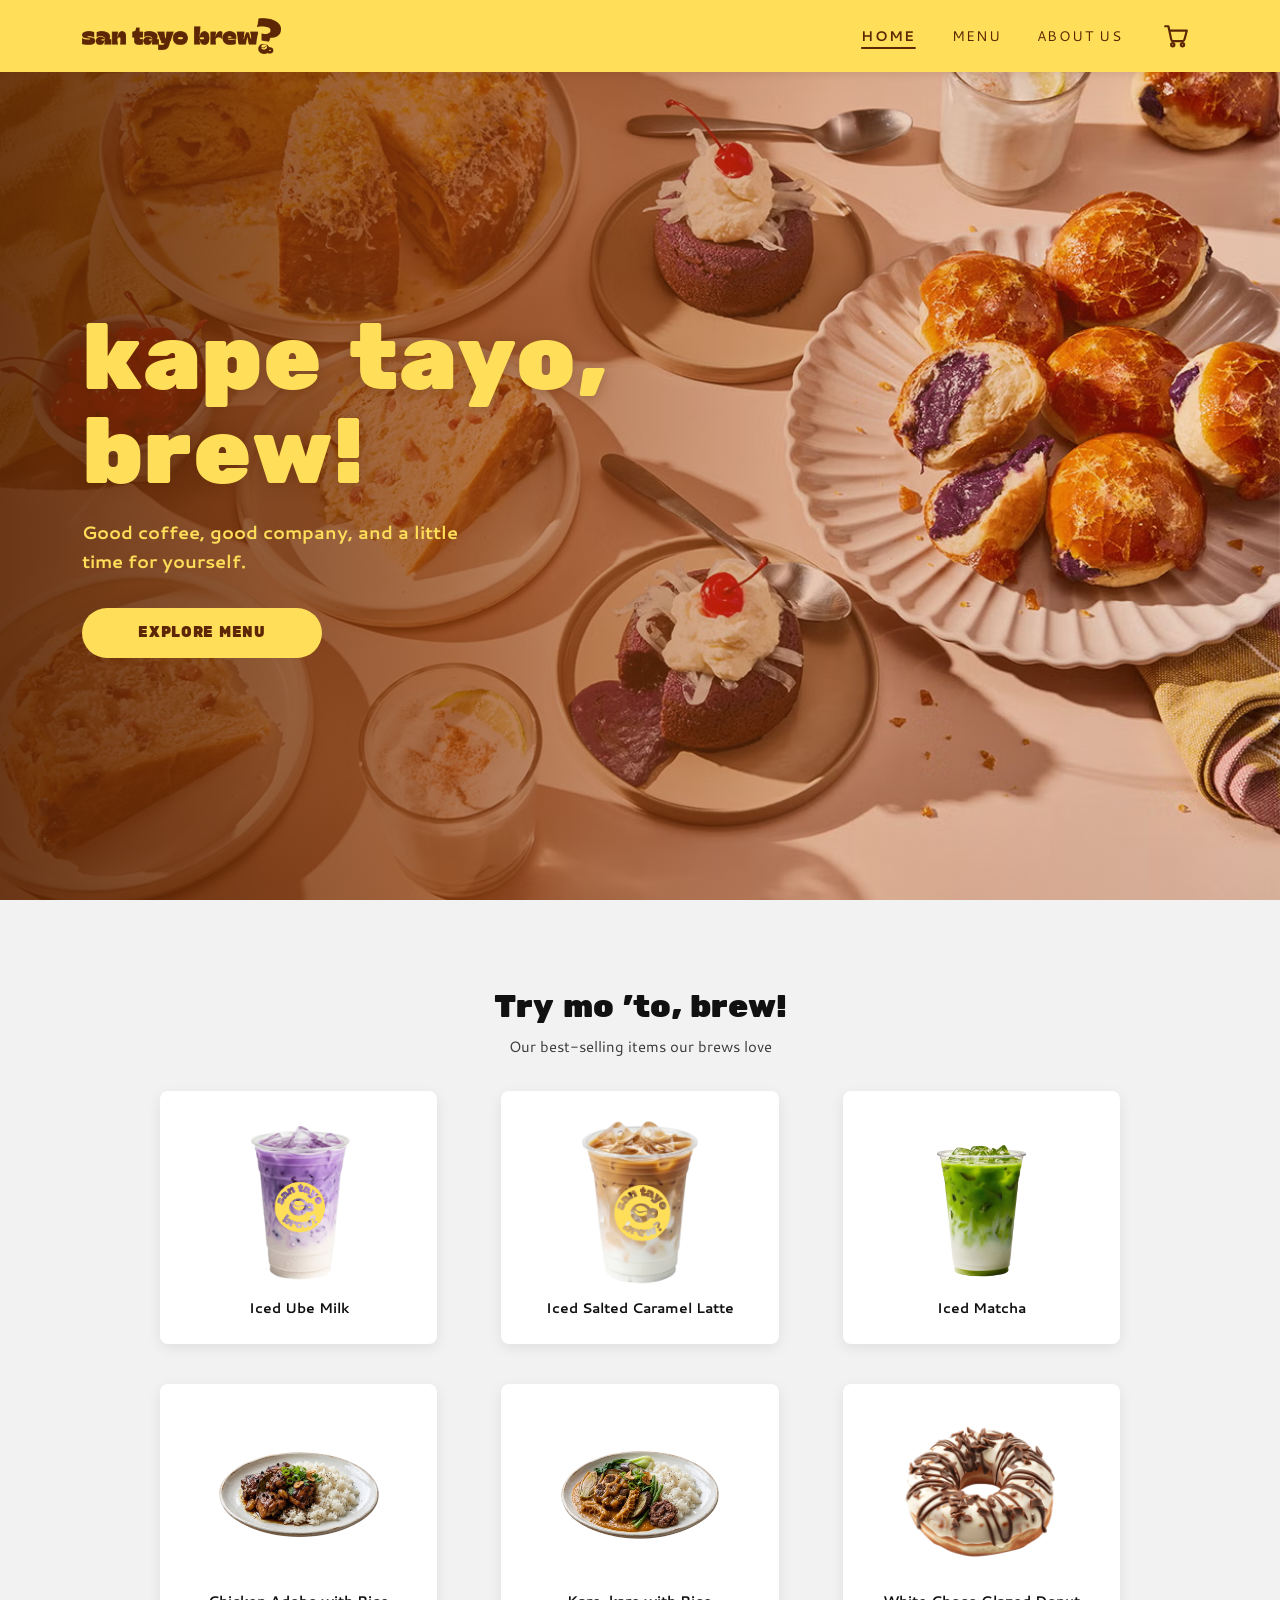
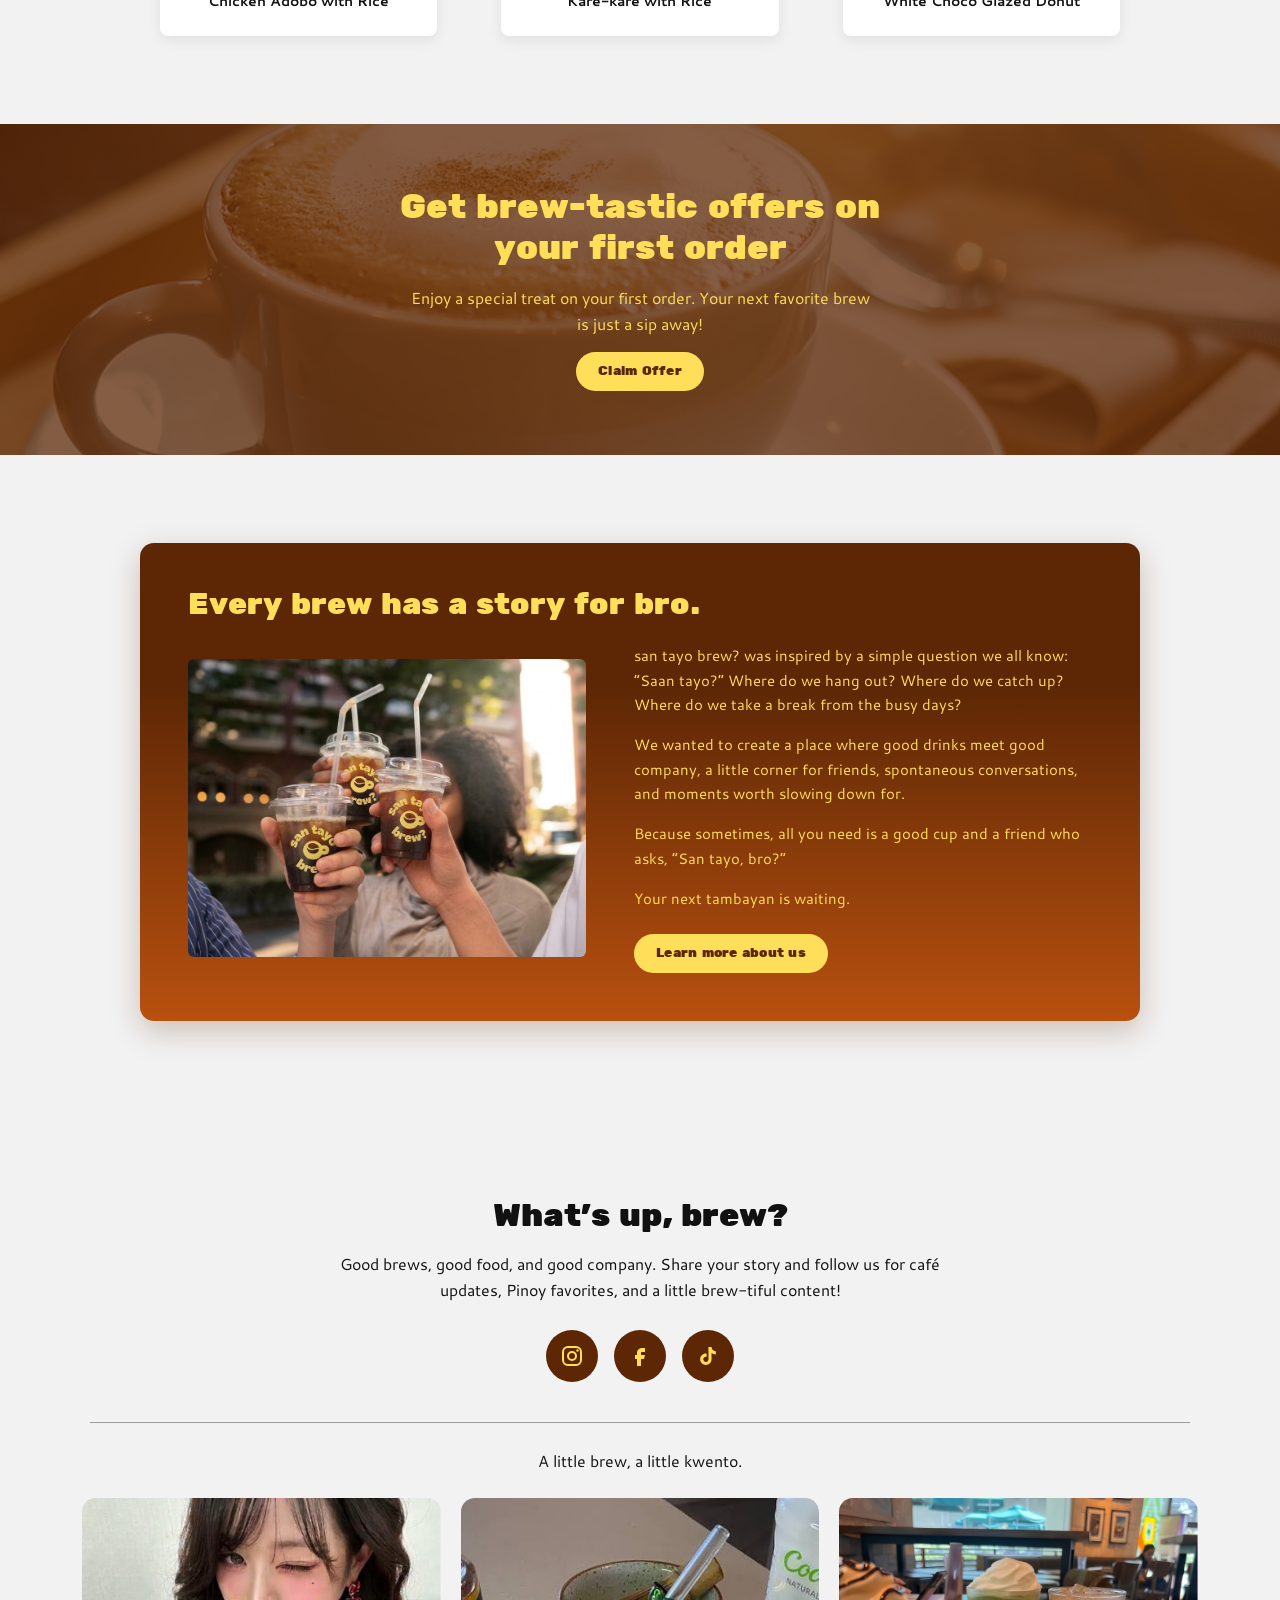
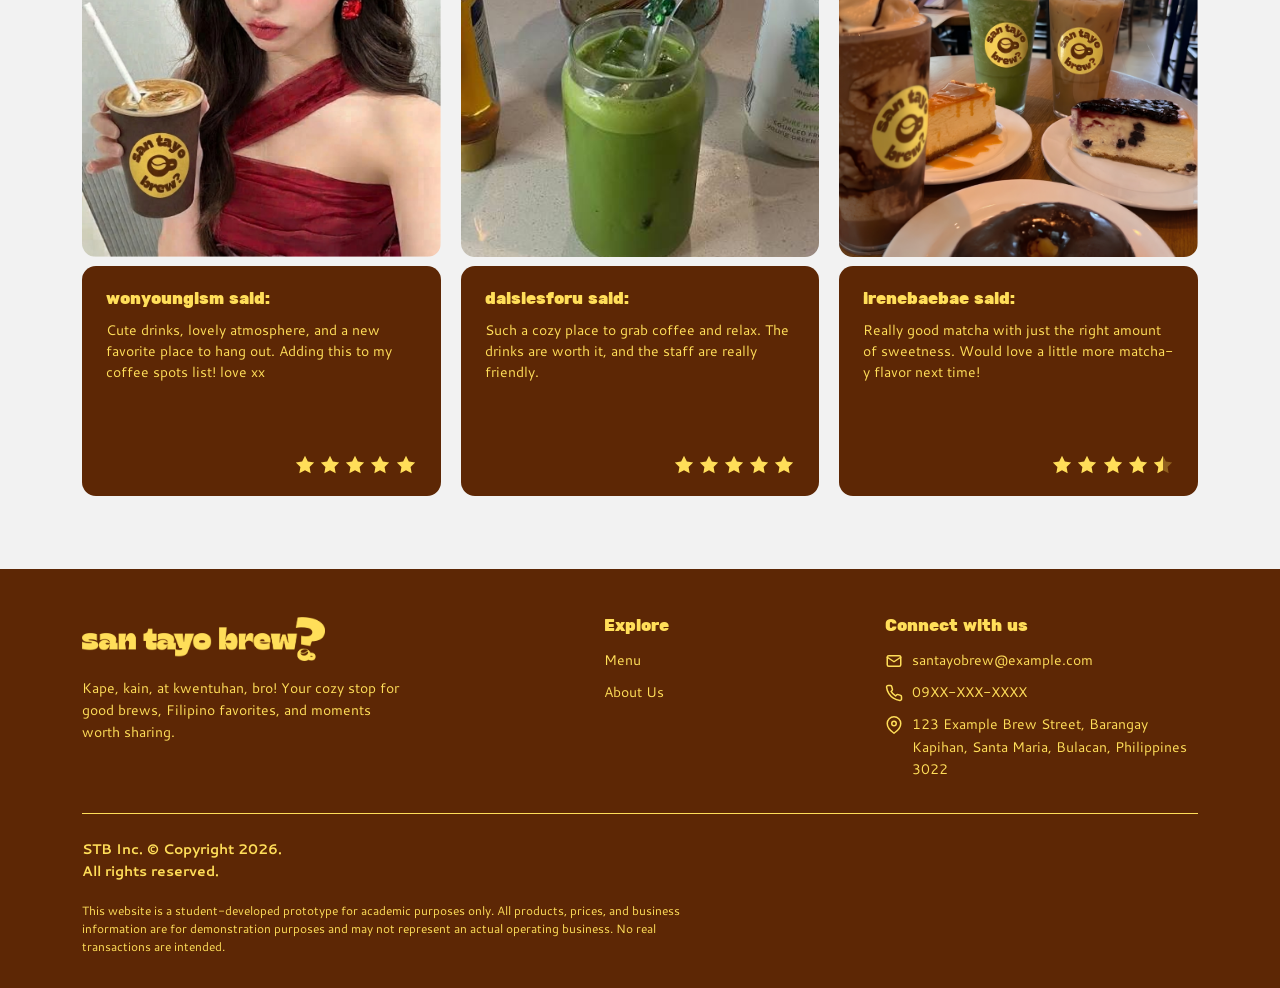
==== commit 6d08ae96: "Update SanTayoBrew website" ====
--- a/index.html
+++ b/index.html
@@ -8,7 +8,7 @@
   <title>san tayo brew? | Home</title>
 
   <!-- Favicon -->
-  <link rel="icon" type="image/png" href="images/logos/logo-circle-2.png">
+  <link rel="icon" type="image/png" href="images/logos/logo-circle-4.png">
 
   <!-- Google Fonts: Rubik One (headings, buttons) + Cantarell 400/700 (body) -->
   <link rel="preconnect" href="https://fonts.googleapis.com">
@@ -37,11 +37,13 @@
   <!-- ===== NAVBAR (shared) ===== -->
   <header class="site-header">
     <nav class="navbar" aria-label="Main navigation">
-      <a class="navbar__logo" href="index.html" aria-current="page">
+      <a class="navbar__logo" href="index.html" aria-describedby="logoTooltip">
         <img src="images/logos/logo-brown.png" alt="san tayo brew? logo">
+        <span class="navbar__tooltip" id="logoTooltip" role="tooltip">Go to the Home page</span> 
       </a>
 
       <ul class="navbar__links" id="navLinks">
+        <li><a class="navbar__link active" href="index.html" aria-current="page">Home</a></li>
         <li><a class="navbar__link" href="menu.html">Menu</a></li>
         <li><a class="navbar__link" href="about.html">About Us</a></li>
       </ul>
--- a/style.css
+++ b/style.css
@@ -306,6 +306,7 @@
 }
 
 .navbar__logo {
+  position: relative;
   display: block;
   flex-shrink: 0;
   border-radius: 4px;
@@ -314,6 +315,46 @@
 .navbar__logo img {
   width: auto;
   height: 30px;
+}
+
+/* Logo tooltip: "Click the logo to go to the Home page" (hover or keyboard focus) */
+.navbar__tooltip {
+  position: absolute;
+  top: calc(100% + 12px);
+  left: 0;
+  z-index: 150;
+  width: max-content;
+  max-width: 220px;
+  padding: 0.45rem 0.75rem;
+  border-radius: var(--radius-sm);
+  background-color: var(--espresso-brown);
+  color: var(--sunshine-yellow);
+  font-size: 0.8rem;
+  font-weight: 700;
+  line-height: 1.3;
+  box-shadow: var(--shadow-lift);
+  opacity: 0;
+  visibility: hidden;
+  transform: translateY(-4px);
+  transition: opacity var(--transition), visibility var(--transition), transform var(--transition);
+  pointer-events: none;
+}
+
+/* Small arrow pointing up at the logo */
+.navbar__tooltip::before {
+  content: "";
+  position: absolute;
+  bottom: 100%;
+  left: 1.25rem;
+  border: 6px solid transparent;
+  border-bottom-color: var(--espresso-brown);
+}
+
+.navbar__logo:hover .navbar__tooltip,
+.navbar__logo:focus-visible .navbar__tooltip {
+  opacity: 1;
+  visibility: visible;
+  transform: translateY(0);
 }
 
 /* Mobile dropdown (hidden until the hamburger adds .is-open) */
@@ -421,6 +462,7 @@
   font-size: 1.75rem;
   line-height: 1;
   transition: background-color var(--transition);
+  -webkit-tap-highlight-color: transparent;
 }
 
 .navbar__toggle:hover {
@@ -1268,6 +1310,29 @@
   display: grid;
   grid-template-columns: repeat(2, minmax(0, 1fr));
   gap: 0.75rem;
+  /* Scrolls inside the gray panel instead of making the page very long */
+  max-height: 70vh;
+  overflow-y: auto;
+  padding: 0.5rem 0.6rem 0.5rem 0.5rem;   /* room for shadows + focus rings */
+  scrollbar-width: thin;
+  scrollbar-color: var(--espresso-brown) rgba(255, 255, 255, 0.7);
+}
+
+/* Scrollbar look for Chrome/Edge/Safari versions without scrollbar-color */
+.menu-grid::-webkit-scrollbar {
+  width: 10px;
+}
+
+.menu-grid::-webkit-scrollbar-track {
+  border-radius: var(--radius-pill);
+  background-color: rgba(255, 255, 255, 0.7);
+}
+
+.menu-grid::-webkit-scrollbar-thumb {
+  border: 2px solid transparent;
+  border-radius: var(--radius-pill);
+  background-color: var(--espresso-brown);
+  background-clip: padding-box;
 }
 
 .menu-empty {
@@ -1823,6 +1888,50 @@
   background-color: var(--panel-gray);
 }
 
+/* Item count + "Clear cart" button above the rows */
+.cart-items__header {
+  /* Flexbox: count on the left, button on the right */
+  display: flex;
+  align-items: center;
+  justify-content: space-between;
+  gap: 1rem;
+  padding: 0.25rem 0.25rem 0.75rem;
+}
+
+.cart-items__count {
+  font-weight: 700;
+}
+
+.clear-cart-btn {
+  /* Flexbox: trash icon + label */
+  display: inline-flex;
+  align-items: center;
+  gap: 0.4rem;
+  padding: 0.45rem 0.9rem;
+  border: 2px solid var(--danger-red);
+  border-radius: var(--radius-pill);
+  background-color: transparent;
+  color: var(--error-text);
+  font-size: 0.85rem;
+  font-weight: 700;
+  transition: background-color var(--transition), color var(--transition);
+}
+
+.clear-cart-btn svg {
+  width: 18px;
+  height: 18px;
+}
+
+.clear-cart-btn:hover {
+  background-color: rgba(214, 40, 40, 0.1);
+}
+
+/* Second step: "Click again to clear all" */
+.clear-cart-btn.is-confirming {
+  background-color: var(--danger-red);
+  color: var(--card-white);
+}
+
 .cart-list {
   /* Flexbox: rows stacked with even gaps */
   display: flex;
@@ -2918,12 +3027,14 @@
   }
 
   .menu-panel {
-    min-height: 600px;
-    padding: 2rem;
-  }
-
+    padding: 1.5rem;
+  }
+
+  /* Desktop: the grid fills the screen height below the navbar, then scrolls */
   .menu-grid {
     gap: 1.5rem;
+    max-height: max(480px, calc(100vh - var(--header-height) - 6rem));
+    padding: 0.5rem 1rem 0.5rem 0.5rem;
   }
 
   .menu-card {
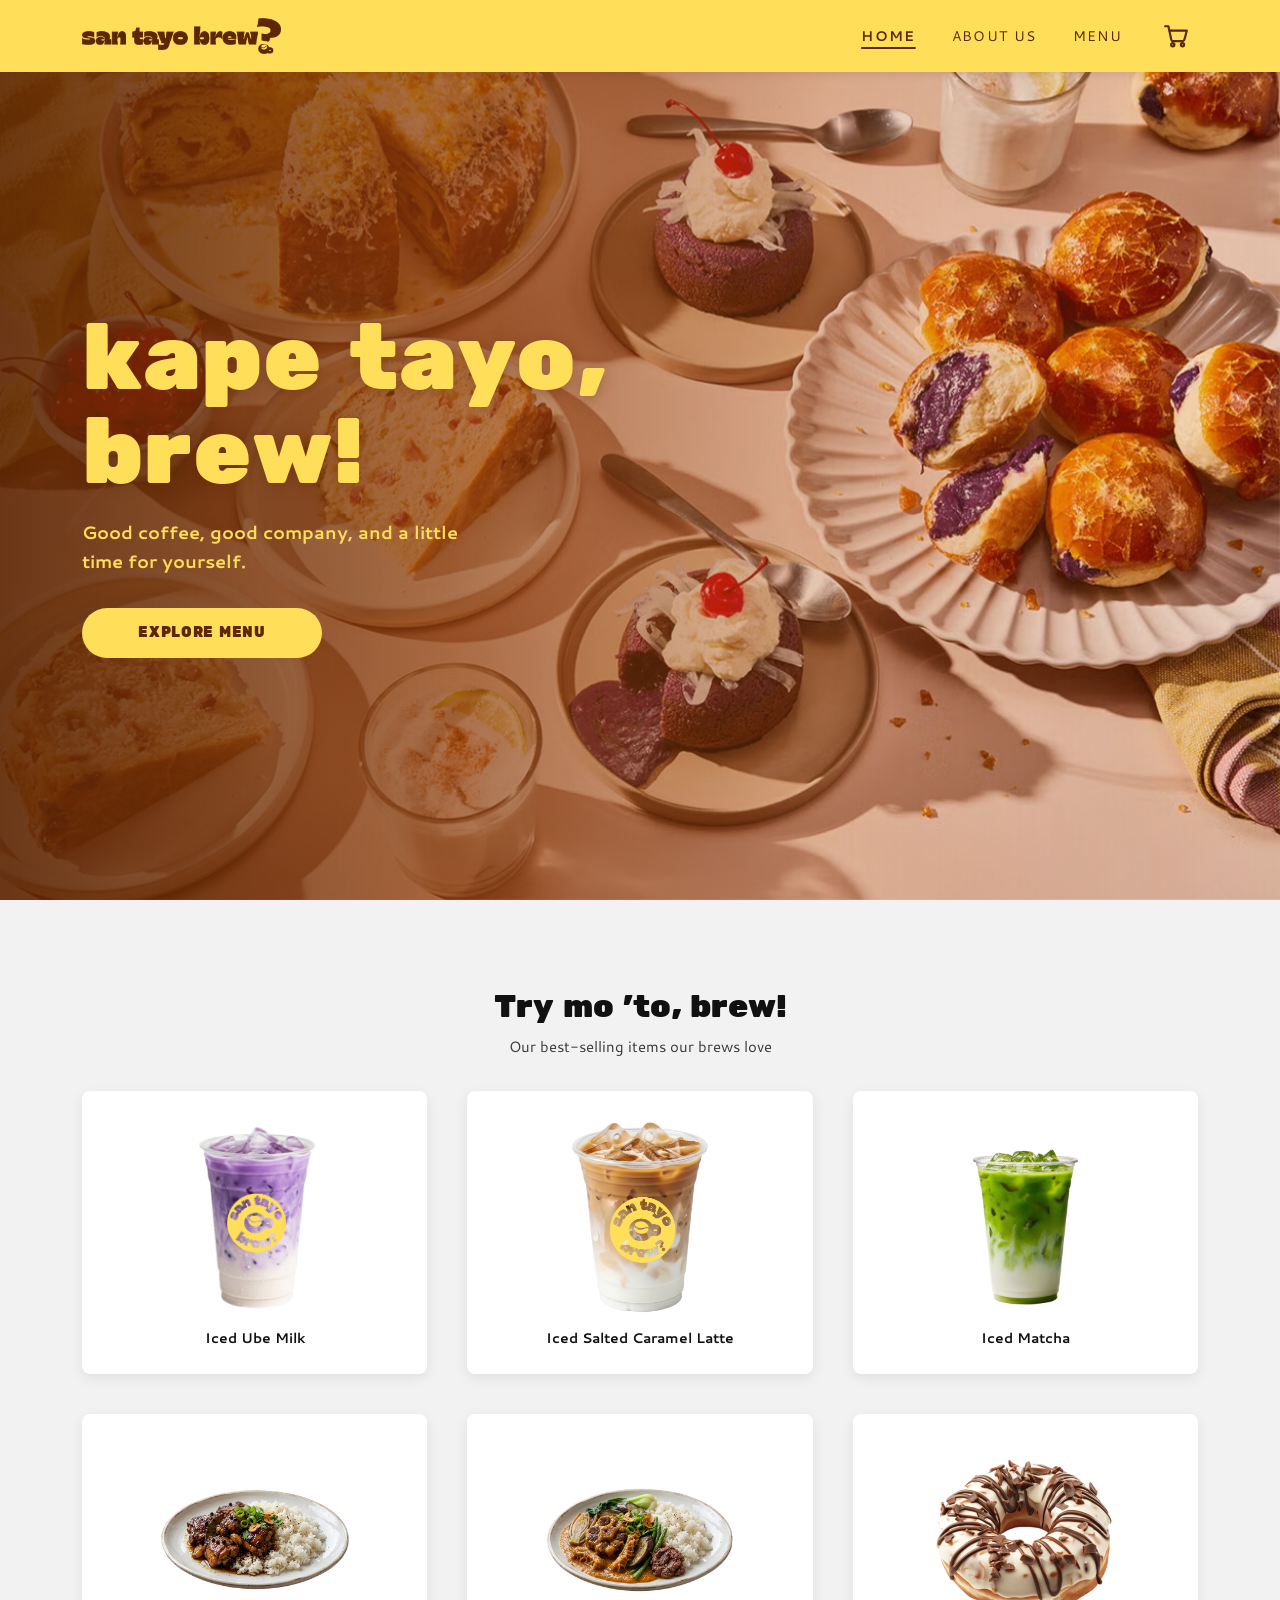
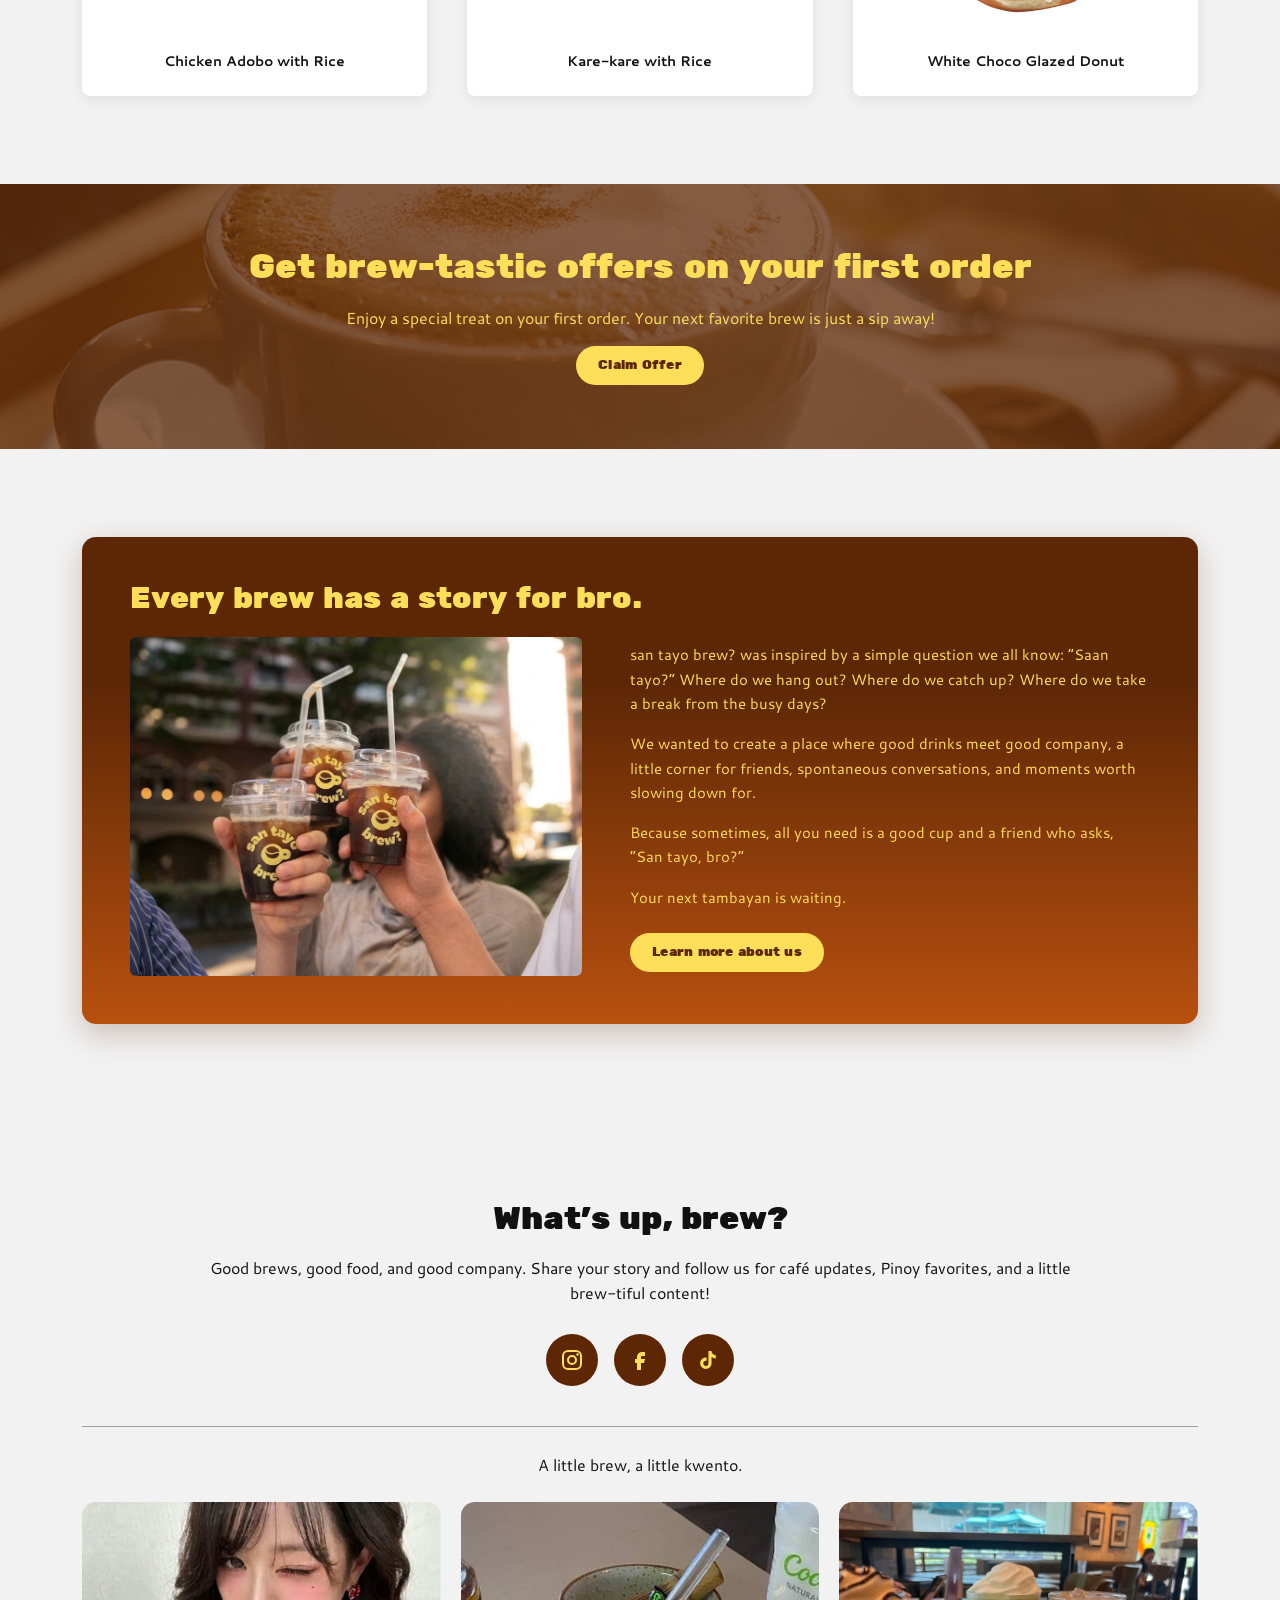
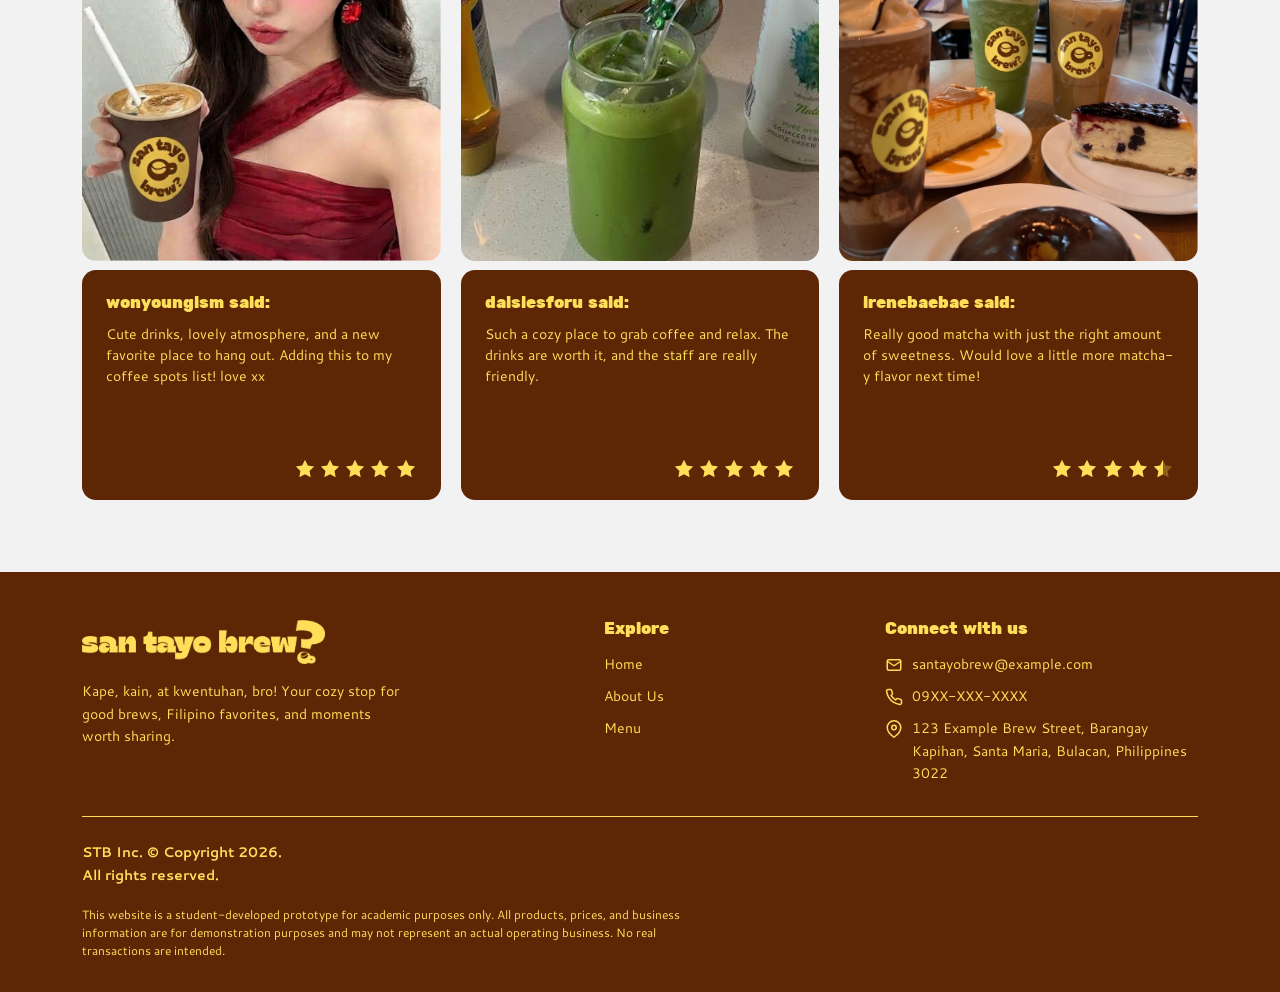
==== commit 63e1dbc5: "Improve layout, navigation, animations, and code comments - Home: animated hero photo, best-seller h" ====
--- a/index.html
+++ b/index.html
@@ -1,13 +1,15 @@
 <!DOCTYPE html>
 <html lang="en">
 <head>
+  <!-- Page info: character set, mobile viewport, search description and browser theme color -->
   <meta charset="UTF-8">
   <meta name="viewport" content="width=device-width, initial-scale=1.0">
   <meta name="description" content="san tayo brew? is a cozy Filipino café for good coffee, Pinoy favorites, and good company.">
   <meta name="theme-color" content="#FFDE59">
+  <!-- Text shown on the browser tab -->
   <title>san tayo brew? | Home</title>
 
-  <!-- Favicon -->
+  <!-- Browser tab icon (san tayo brew? logo) -->
   <link rel="icon" type="image/png" href="images/logos/logo-circle-4.png">
 
   <!-- Google Fonts: Rubik One (headings, buttons) + Cantarell 400/700 (body) -->
@@ -15,7 +17,7 @@
   <link rel="preconnect" href="https://fonts.gstatic.com" crossorigin>
   <link rel="stylesheet" href="https://fonts.googleapis.com/css2?family=Cantarell:wght@400;700&family=Rubik+One&display=swap">
 
-  <!-- Shared stylesheet and script (used by every page) -->
+  <!-- Shared stylesheet and script (used by every page; the script runs after the HTML loads) -->
   <link rel="stylesheet" href="style.css">
   <script src="script.js" defer></script>
 </head>
@@ -32,22 +34,26 @@
     </symbol>
   </svg>
 
+  <!-- Keyboard shortcut link that jumps past the navbar to the main content -->
   <a class="skip-link" href="#main">Skip to main content</a>
 
   <!-- ===== NAVBAR (shared) ===== -->
   <header class="site-header">
     <nav class="navbar" aria-label="Main navigation">
+      <!-- Logo: links to Home, with a tooltip on hover/focus -->
       <a class="navbar__logo" href="index.html" aria-describedby="logoTooltip">
         <img src="images/logos/logo-brown.png" alt="san tayo brew? logo">
         <span class="navbar__tooltip" id="logoTooltip" role="tooltip">Go to the Home page</span> 
       </a>
 
+      <!-- Page links (a dropdown on mobile, opened by the hamburger) -->
       <ul class="navbar__links" id="navLinks">
         <li><a class="navbar__link active" href="index.html" aria-current="page">Home</a></li>
+        <li><a class="navbar__link" href="about.html">About Us</a></li>
         <li><a class="navbar__link" href="menu.html">Menu</a></li>
-        <li><a class="navbar__link" href="about.html">About Us</a></li>
       </ul>
 
+      <!-- Cart icon with item-count badge, and the mobile hamburger button -->
       <div class="navbar__actions">
         <a class="navbar__cart" id="cartLink" href="cart.html" aria-label="View cart">
           <svg class="navbar__cart-icon" viewBox="0 0 24 24" width="26" height="26" fill="none" stroke="currentColor" stroke-width="2" stroke-linecap="round" stroke-linejoin="round" aria-hidden="true" focusable="false">
@@ -62,6 +68,7 @@
     </nav>
   </header>
 
+  <!-- Main page content (the skip link jumps here) -->
   <main id="main">
 
     <!-- ===== 1. HERO ===== -->
@@ -81,35 +88,79 @@
     <!-- ===== 2. BEST SELLERS ===== -->
     <section class="best-sellers section" id="bestSellers" aria-labelledby="bestSellersTitle">
       <div class="container">
+        <!-- Section heading and subtitle -->
         <header class="section-header">
           <h2 class="section-title" id="bestSellersTitle">Try mo &rsquo;to, brew!</h2>
           <p class="section-subtitle">Our best-selling items our brews love</p>
         </header>
 
+        <!-- Best-seller cards: hovering a card shows its yellow description panel -->
         <div class="product-grid">
           <article class="product-card">
             <img class="product-card__img" src="images/menu-items/iced-ube-milk.png" alt="Iced ube milk in a san tayo brew? cup" loading="lazy">
             <h3 class="product-card__name">Iced Ube Milk</h3>
+            <div class="menu-card__panel">
+              <div class="menu-card__panel-top">
+                <div class="menu-card__media"><img src="images/menu-items/iced-ube-milk.png" alt="" loading="lazy"></div>
+                <p class="menu-card__panel-name">Iced Ube Milk</p>
+              </div>
+              <p class="menu-card__desc">A creamy Filipino favorite made with smooth milk and the earthy sweetness of purple yam.</p>
+            </div>
           </article>
           <article class="product-card">
             <img class="product-card__img" src="images/menu-items/iced-salted-caramel-latte.png" alt="Iced salted caramel latte in a san tayo brew? cup" loading="lazy">
             <h3 class="product-card__name">Iced Salted Caramel Latte</h3>
+            <div class="menu-card__panel">
+              <div class="menu-card__panel-top">
+                <div class="menu-card__media"><img src="images/menu-items/iced-salted-caramel-latte.png" alt="" loading="lazy"></div>
+                <p class="menu-card__panel-name">Iced Salted Caramel Latte</p>
+              </div>
+              <p class="menu-card__desc">Rich espresso and creamy milk meet buttery salted caramel for a sweet and savory coffee indulgence.</p>
+            </div>
           </article>
           <article class="product-card">
             <img class="product-card__img" src="images/menu-items/iced-matcha.png" alt="Iced matcha latte in a san tayo brew? cup" loading="lazy">
             <h3 class="product-card__name">Iced Matcha</h3>
+            <div class="menu-card__panel">
+              <div class="menu-card__panel-top">
+                <div class="menu-card__media"><img src="images/menu-items/iced-matcha.png" alt="" loading="lazy"></div>
+                <p class="menu-card__panel-name">Iced Matcha</p>
+              </div>
+              <p class="menu-card__desc">Earthy Japanese matcha meets smooth, creamy milk for a refreshing and balanced drink.</p>
+            </div>
           </article>
           <article class="product-card">
             <img class="product-card__img" src="images/menu-items/chicken-adobo-with-rice.png" alt="A plate of chicken adobo served with white rice" loading="lazy">
             <h3 class="product-card__name">Chicken Adobo with Rice</h3>
+            <div class="menu-card__panel">
+              <div class="menu-card__panel-top">
+                <div class="menu-card__media"><img src="images/menu-items/chicken-adobo-with-rice.png" alt="" loading="lazy"></div>
+                <p class="menu-card__panel-name">Chicken Adobo with Rice</p>
+              </div>
+              <p class="menu-card__desc">A Filipino classic of tender chicken simmered in soy sauce, vinegar, garlic, and spices for a savory, tangy, and deeply comforting taste.</p>
+            </div>
           </article>
           <article class="product-card">
             <img class="product-card__img" src="images/menu-items/kare-kare-with-rice.png" alt="A bowl of kare-kare with vegetables and rice" loading="lazy">
             <h3 class="product-card__name">Kare-kare with Rice</h3>
+            <div class="menu-card__panel">
+              <div class="menu-card__panel-top">
+                <div class="menu-card__media"><img src="images/menu-items/kare-kare-with-rice.png" alt="" loading="lazy"></div>
+                <p class="menu-card__panel-name">Kare-kare with Rice</p>
+              </div>
+              <p class="menu-card__desc">A beloved Filipino stew featuring tender meat and vegetables in a rich, creamy peanut sauce, traditionally enjoyed with bagoong.</p>
+            </div>
           </article>
           <article class="product-card">
             <img class="product-card__img" src="images/menu-items/white-choco-glazed-donut.png" alt="A donut with white chocolate glaze and chocolate drizzle" loading="lazy">
             <h3 class="product-card__name">White Choco Glazed Donut</h3>
+            <div class="menu-card__panel">
+              <div class="menu-card__panel-top">
+                <div class="menu-card__media"><img src="images/menu-items/white-choco-glazed-donut.png" alt="" loading="lazy"></div>
+                <p class="menu-card__panel-name">White Choco Glazed Donut</p>
+              </div>
+              <p class="menu-card__desc">A soft, fluffy donut finished with a smooth white chocolate coating for a creamy, sweet indulgence.</p>
+            </div>
           </article>
         </div>
       </div>
@@ -120,6 +171,7 @@
       <div class="promo-banner__content">
         <h2 class="promo-banner__title" id="promoTitle">Get brew-tastic offers on your first order</h2>
         <p class="promo-banner__text">Enjoy a special treat on your first order. Your next favorite brew is just a sip away!</p>
+        <!-- Reveals the promo code (showPromoCode() in script.js) -->
         <button class="btn btn--primary btn--small" id="claimOfferBtn" type="button">Claim Offer</button>
       </div>
     </aside>
@@ -129,6 +181,7 @@
       <div class="container">
         <article class="story-card">
           <h2 class="story-card__title" id="storyTitle">Every brew has a story for bro.</h2>
+          <!-- Story photo and text -->
           <div class="story-card__body">
             <img class="story-card__img" src="images/story-photo.png" alt="Friends raising their iced coffees in san tayo brew? cups for a toast" loading="lazy">
             <div class="story-card__text">
@@ -149,6 +202,7 @@
         <h2 class="section-title" id="socialTitle">What&rsquo;s up, brew?</h2>
         <p class="social__text">Good brews, good food, and good company. Share your story and follow us for café updates, Pinoy favorites, and a little brew-tiful content!</p>
 
+        <!-- Links to our social media pages (open in a new tab) -->
         <ul class="social__list">
           <li>
             <a class="social__link" href="https://www.instagram.com/" target="_blank" rel="noopener noreferrer" aria-label="san tayo brew? on Instagram (opens in a new tab)">
@@ -175,6 +229,7 @@
           </li>
         </ul>
 
+        <!-- Divider before the reviews -->
         <hr class="divider">
       </div>
     </section>
@@ -185,6 +240,7 @@
         <h2 class="reviews__title" id="reviewsTitle">A little brew, a little kwento.</h2>
 
         <div class="reviews__carousel">
+          <!-- Review cards: photo, reviewer, review text and star rating -->
           <div class="reviews__track" id="reviewsTrack">
 
             <article class="review" aria-label="Review 1 of 3">
@@ -255,19 +311,23 @@
   <footer class="site-footer">
     <div class="container">
       <div class="footer__grid">
+        <!-- Footer logo and short brand blurb -->
         <section class="footer__brand" aria-label="About san tayo brew?">
           <img class="footer__logo" src="images/logos/logo-yellow.png" alt="san tayo brew? logo" loading="lazy">
           <p class="footer__blurb">Kape, kain, at kwentuhan, bro! Your cozy stop for good brews, Filipino favorites, and moments worth sharing.</p>
         </section>
 
+        <!-- Explore: links to the main pages (same order as the navbar) -->
         <nav class="footer__col" aria-labelledby="footerExploreTitle">
           <h2 class="footer__title" id="footerExploreTitle">Explore</h2>
           <ul class="footer__list">
+            <li><a class="footer__link" href="index.html" aria-current="page">Home</a></li>
+            <li><a class="footer__link" href="about.html">About Us</a></li>
             <li><a class="footer__link" href="menu.html">Menu</a></li>
-            <li><a class="footer__link" href="about.html">About Us</a></li>
           </ul>
         </nav>
 
+        <!-- Contact details: email, phone and address -->
         <section class="footer__col" aria-labelledby="footerContactTitle">
           <h2 class="footer__title" id="footerContactTitle">Connect with us</h2>
           <address class="footer__contact">
@@ -297,6 +357,7 @@
 
       <hr class="footer__divider">
 
+      <!-- Copyright and prototype disclaimer -->
       <div class="footer__bottom">
         <p class="footer__copyright">STB Inc. &copy; Copyright 2026.<br>All rights reserved.</p>
         <p class="footer__disclaimer">This website is a student-developed prototype for academic purposes only. All products, prices, and business information are for demonstration purposes and may not represent an actual operating business. No real transactions are intended.</p>
--- a/style.css
+++ b/style.css
@@ -1,42 +1,23 @@
-/* ==========================================================
-   san tayo brew? | style.css
-   One stylesheet shared by every page (Home, Menu, About Us,
-   My Cart, Checkout).
-
-   Mobile-first: the base rules are written for phones, and the
-   MEDIA QUERIES section at the bottom adds the 480px, 768px and
-   1024px+ layouts.
-
-   CONTENTS
-   1.  Reset
-   2.  :root variables
-   3.  Typography
-   4.  Layout helpers + accessibility
-   5.  Shared components (buttons, navbar, footer)
-   6.  Home page
-   7.  About Us page
-   8.  Menu page (Stage 2)
-   9.  Cart + Checkout pages (Stage 3)
-   10. Media queries
-   ========================================================== */
-
-
-/* ==========================================================
-   1. RESET
-   ========================================================== */
+/* san tayo brew? | style.css: shared styles for every page (mobile-first, media queries at the bottom) */
+
+
+/* ========== 1. RESET ========== */
+
+/* Include padding and border in every element's width and height */
 *,
 *::before,
 *::after {
   box-sizing: border-box;
 }
 
+/* Page-wide behavior: smooth scrolling, and anchors stop below the sticky navbar */
 html {
   -webkit-text-size-adjust: 100%;
   scroll-behavior: smooth;
-  /* Keeps anchored content from hiding under the sticky navbar */
   scroll-padding-top: var(--header-height);
 }
 
+/* Remove the browser's default outer spacing */
 body,
 h1, h2, h3, h4,
 p,
@@ -46,18 +27,21 @@
   margin: 0;
 }
 
+/* Remove bullets and indents from styled lists */
 ul[class],
 ol[class] {
   list-style: none;
   padding: 0;
 }
 
+/* Images and icons: block-level and never wider than their container */
 img,
 svg {
   display: block;
   max-width: 100%;
 }
 
+/* Form controls use the page's font and color */
 button,
 input,
 select,
@@ -66,22 +50,25 @@
   color: inherit;
 }
 
+/* Show the pointer cursor on every button */
 button {
   cursor: pointer;
 }
 
+/* Links keep the color of their surrounding text */
 a {
   color: inherit;
 }
 
+/* Addresses use normal (not italic) text */
 address {
   font-style: normal;
 }
 
 
-/* ==========================================================
-   2. :ROOT VARIABLES
-   ========================================================== */
+/* ========== 2. :ROOT VARIABLES ========== */
+
+/* Design tokens: colors, fonts, spacing, shapes and motion used across the site */
 :root {
   /* Brand colors */
   --sunshine-yellow: #FFDE59;
@@ -122,9 +109,9 @@
 }
 
 
-/* ==========================================================
-   3. TYPOGRAPHY
-   ========================================================== */
+/* ========== 3. TYPOGRAPHY ========== */
+
+/* Default page font, size, color and background */
 body {
   font-family: var(--font-body);
   font-size: 1rem;
@@ -133,7 +120,7 @@
   background-color: var(--page-bg);
 }
 
-/* Rubik One only ships in one weight, so keep headings at 400 */
+/* Headings use Rubik One (one weight only, so 400) */
 h1,
 h2,
 h3 {
@@ -142,12 +129,14 @@
   line-height: 1.2;
 }
 
+/* Centered section heading (e.g. "Try mo 'to, brew!") */
 .section-title {
   font-size: clamp(1.6rem, 3vw + 0.9rem, 2rem);
   color: var(--text-black);
   text-align: center;
 }
 
+/* Smaller muted line under a section heading */
 .section-subtitle {
   margin-top: 0.5rem;
   font-size: 0.95rem;
@@ -156,9 +145,9 @@
 }
 
 
-/* ==========================================================
-   4. LAYOUT HELPERS + ACCESSIBILITY
-   ========================================================== */
+/* ========== 4. LAYOUT HELPERS + ACCESSIBILITY ========== */
+
+/* Centers page content with side padding, capped at --container-max */
 .container {
   width: 100%;
   max-width: var(--container-max);
@@ -166,16 +155,17 @@
   padding-inline: var(--gutter);
 }
 
+/* Vertical spacing above and below a page section */
 .section {
   padding-block: var(--section-space);
 }
 
-/* Generic "hide" state that JavaScript can toggle */
+/* Utility: hides any element (toggled by JavaScript) */
 .is-hidden {
   display: none !important;
 }
 
-/* Hidden visually but still read by screen readers */
+/* Utility: hides content visually but keeps it for screen readers */
 .visually-hidden {
   position: absolute;
   width: 1px;
@@ -188,7 +178,7 @@
   border: 0;
 }
 
-/* Hidden holder for the reusable SVG icons */
+/* Hidden holder for the reusable SVG icons (stars) */
 .svg-sprite {
   position: absolute;
   width: 0;
@@ -196,7 +186,7 @@
   overflow: hidden;
 }
 
-/* Skip link: hidden until a keyboard user tabs to it */
+/* "Skip to main content" link: off-screen until focused with the keyboard */
 .skip-link {
   position: absolute;
   top: -100px;
@@ -211,17 +201,18 @@
   transition: top var(--transition);
 }
 
+/* Skip link: slides into view on keyboard focus */
 .skip-link:focus {
   top: 0.75rem;
 }
 
-/* Visible keyboard focus everywhere (brown on light backgrounds) */
+/* Keyboard focus ring: brown outline on light backgrounds */
 :focus-visible {
   outline: 3px solid var(--espresso-brown);
   outline-offset: 3px;
 }
 
-/* ...and yellow on the dark brown/orange backgrounds */
+/* Keyboard focus ring: yellow outline on dark backgrounds */
 .hero :focus-visible,
 .promo-banner :focus-visible,
 .story-card :focus-visible,
@@ -231,13 +222,11 @@
 }
 
 
-/* ==========================================================
-   5. SHARED COMPONENTS
-   ========================================================== */
+/* ========== 5. SHARED COMPONENTS ========== */
 
 /* ----- 5a. Buttons ----- */
+/* Base pill button: centered uppercase label (flexbox) */
 .btn {
-  /* Flexbox: centers the label inside the pill */
   display: inline-flex;
   align-items: center;
   justify-content: center;
@@ -259,22 +248,26 @@
     box-shadow var(--transition);
 }
 
+/* Primary button: yellow with brown text */
 .btn--primary {
   background-color: var(--sunshine-yellow);
   color: var(--espresso-brown);
 }
 
+/* Primary button hover: lighter yellow, lifted with a shadow */
 .btn--primary:hover {
   background-color: var(--yellow-soft);
   transform: translateY(-2px);
   box-shadow: 0 6px 16px rgba(0, 0, 0, 0.25);
 }
 
+/* Primary button pressed: back down, no shadow */
 .btn--primary:active {
   transform: translateY(0);
   box-shadow: none;
 }
 
+/* Small button variant: tighter padding, normal-case label */
 .btn--small {
   padding: 0.6rem 1.25rem;
   font-size: 0.8rem;
@@ -284,6 +277,7 @@
 
 
 /* ----- 5b. Navbar ----- */
+/* Sticky yellow header that stays at the top while scrolling */
 .site-header {
   position: sticky;
   top: 0;
@@ -292,8 +286,8 @@
   box-shadow: 0 2px 8px rgba(93, 39, 5, 0.12);
 }
 
+/* Navbar row: logo left, links + cart + hamburger right (flexbox) */
 .navbar {
-  /* Flexbox: logo on the left, links + cart + hamburger on the right */
   position: relative;
   display: flex;
   align-items: center;
@@ -305,6 +299,7 @@
   padding-inline: var(--gutter);
 }
 
+/* Logo link (anchor point for its tooltip) */
 .navbar__logo {
   position: relative;
   display: block;
@@ -312,12 +307,13 @@
   border-radius: 4px;
 }
 
+/* Logo image size on mobile */
 .navbar__logo img {
   width: auto;
   height: 30px;
 }
 
-/* Logo tooltip: "Click the logo to go to the Home page" (hover or keyboard focus) */
+/* Logo tooltip "Go to the Home page": hidden until hover or keyboard focus */
 .navbar__tooltip {
   position: absolute;
   top: calc(100% + 12px);
@@ -340,7 +336,7 @@
   pointer-events: none;
 }
 
-/* Small arrow pointing up at the logo */
+/* Tooltip arrow pointing up at the logo */
 .navbar__tooltip::before {
   content: "";
   position: absolute;
@@ -350,6 +346,7 @@
   border-bottom-color: var(--espresso-brown);
 }
 
+/* Show the tooltip on logo hover or keyboard focus */
 .navbar__logo:hover .navbar__tooltip,
 .navbar__logo:focus-visible .navbar__tooltip {
   opacity: 1;
@@ -357,7 +354,7 @@
   transform: translateY(0);
 }
 
-/* Mobile dropdown (hidden until the hamburger adds .is-open) */
+/* Mobile dropdown with the page links (hidden until the hamburger opens it) */
 .navbar__links {
   position: absolute;
   top: 100%;
@@ -371,10 +368,12 @@
   box-shadow: 0 10px 18px rgba(93, 39, 5, 0.18);
 }
 
+/* Mobile dropdown opened by the hamburger button */
 .navbar__links.is-open {
   display: flex;
 }
 
+/* Navbar page link: uppercase text with a hidden underline */
 .navbar__link {
   display: block;
   padding: 0.85rem var(--gutter);
@@ -389,23 +388,25 @@
   transition: text-decoration-color var(--transition), color var(--transition);
 }
 
-/* Current page + hover state: brown underline */
+/* Show the brown underline on hover and on the current page */
 .navbar__link:hover,
 .navbar__link.active {
   text-decoration-color: currentColor;
 }
 
+/* Current page link is bold */
 .navbar__link.active {
   font-weight: 700;
 }
 
+/* Cart icon and hamburger side by side (flexbox) */
 .navbar__actions {
-  /* Flexbox: cart icon and hamburger side by side */
   display: flex;
   align-items: center;
   gap: 0.25rem;
 }
 
+/* Round cart icon button */
 .navbar__cart {
   position: relative;
   display: inline-flex;
@@ -418,17 +419,19 @@
   transition: background-color var(--transition), transform var(--transition);
 }
 
+/* Cart button hover: light brown background, slightly bigger */
 .navbar__cart:hover {
   background-color: rgba(93, 39, 5, 0.1);
   transform: scale(1.05);
 }
 
+/* Cart icon size */
 .navbar__cart-icon {
   width: 26px;
   height: 26px;
 }
 
-/* Cart item-count badge (#cartCount) */
+/* Cart item-count badge (#cartCount) on the cart icon */
 .navbar__cart-count {
   position: absolute;
   top: 0;
@@ -448,6 +451,7 @@
   line-height: 1;
 }
 
+/* Hamburger button that opens the mobile dropdown */
 .navbar__toggle {
   display: inline-flex;
   align-items: center;
@@ -465,12 +469,14 @@
   -webkit-tap-highlight-color: transparent;
 }
 
+/* Hamburger hover: light brown background */
 .navbar__toggle:hover {
   background-color: rgba(93, 39, 5, 0.1);
 }
 
 
 /* ----- 5c. Footer ----- */
+/* Brown footer shared by every page */
 .site-footer {
   padding-block: 3rem 2rem;
   background-color: var(--espresso-brown);
@@ -478,36 +484,40 @@
   font-size: 0.875rem;
 }
 
+/* Footer columns: one column on mobile, three from 768px (grid) */
 .footer__grid {
-  /* Grid: one column on mobile, three columns from 768px */
   display: grid;
   grid-template-columns: 1fr;
   gap: 2rem;
 }
 
+/* Yellow footer logo */
 .footer__logo {
   width: auto;
   height: 44px;
   margin-bottom: 1rem;
 }
 
+/* Short brand blurb under the footer logo */
 .footer__blurb {
   max-width: 36ch;
 }
 
+/* Footer column headings ("Explore", "Connect with us") */
 .footer__title {
   margin-bottom: 0.85rem;
   font-size: 1rem;
   color: var(--sunshine-yellow);
 }
 
+/* Footer link list stacked with even spacing (flexbox) */
 .footer__list {
-  /* Flexbox: stacked links with even spacing */
   display: flex;
   flex-direction: column;
   gap: 0.6rem;
 }
 
+/* Footer link with a hidden underline */
 .footer__link {
   text-decoration: underline;
   text-decoration-color: transparent;
@@ -515,18 +525,20 @@
   transition: text-decoration-color var(--transition), opacity var(--transition);
 }
 
+/* Footer link hover: show the underline */
 .footer__link:hover {
   text-decoration-color: currentColor;
 }
 
+/* Contact row: icon next to its text (flexbox) */
 .footer__contact-item {
-  /* Flexbox: icon next to its text */
   display: flex;
   align-items: flex-start;
   gap: 0.6rem;
   overflow-wrap: anywhere;
 }
 
+/* Contact icons (email, phone, map pin) */
 .footer__icon {
   flex-shrink: 0;
   width: 18px;
@@ -534,6 +546,7 @@
   margin-top: 0.15rem;
 }
 
+/* Yellow line above the copyright */
 .footer__divider {
   height: 1px;
   margin-block: 2rem 1.5rem;
@@ -541,15 +554,18 @@
   background-color: var(--sunshine-yellow);
 }
 
+/* Copyright and disclaimer stacked */
 .footer__bottom {
   display: grid;
   gap: 1.25rem;
 }
 
+/* Bold copyright line */
 .footer__copyright {
   font-weight: 700;
 }
 
+/* Small "student prototype" disclaimer text */
 .footer__disclaimer {
   max-width: 75ch;
   font-size: 0.75rem;
@@ -557,13 +573,48 @@
 }
 
 
-/* ==========================================================
-   6. HOME PAGE
-   ========================================================== */
+/* ----- 5d. Page transitions ----- */
+/* Page transition: content fades and slides in on load (no "forwards" fill, so the Menu pop-up and toast stay fixed) */
+main,
+.site-footer {
+  animation: pageEnter 0.5s ease backwards;
+}
+
+/* Page transition: content fades out before going to another page (class added by handlePageLinkClick()) */
+body.is-leaving main,
+body.is-leaving .site-footer {
+  animation: pageLeave 0.25s ease forwards;
+}
+
+/* Fade + slide-in animation for a new page */
+@keyframes pageEnter {
+  from {
+    opacity: 0;
+    transform: translateY(18px);
+  }
+  to {
+    opacity: 1;
+    transform: none;
+  }
+}
+
+/* Fade + slide-out animation for the page being left */
+@keyframes pageLeave {
+  from {
+    opacity: 1;
+  }
+  to {
+    opacity: 0;
+    transform: translateY(-12px);
+  }
+}
+
+
+/* ========== 6. HOME PAGE ========== */
 
 /* ----- 6a. Hero ----- */
+/* Full-screen hero below the navbar; its content column fills the height (flexbox) */
 .hero {
-  /* Flexbox: lets the content column fill the hero's height */
   position: relative;
   isolation: isolate;
   display: flex;
@@ -573,6 +624,7 @@
   color: var(--sunshine-yellow);
 }
 
+/* Hero background photo with a slow zoom + drift so it looks like it's moving */
 .hero__bg {
   position: absolute;
   inset: 0;
@@ -581,9 +633,21 @@
   height: 100%;
   object-fit: cover;
   object-position: 72% center;
-}
-
-/* Warm brown/orange overlay (stronger on the left from 768px) */
+  animation: heroDrift 18s ease-in-out infinite alternate;
+  will-change: transform;
+}
+
+/* Zoom + drift animation for the hero photo */
+@keyframes heroDrift {
+  from {
+    transform: scale(1) translate(0, 0);
+  }
+  to {
+    transform: scale(1.12) translate(-2%, -1.5%);
+  }
+}
+
+/* Warm brown/orange overlay over the hero photo (stronger on the left from 768px) */
 .hero::before {
   content: "";
   position: absolute;
@@ -597,8 +661,8 @@
   );
 }
 
+/* Hero content column: heading, text and button stacked (flexbox) */
 .hero__content {
-  /* Flexbox: stacks heading, text and button */
   display: flex;
   flex-direction: column;
   align-items: flex-start;
@@ -606,6 +670,7 @@
   padding-block: 3.5rem 2.5rem;
 }
 
+/* Big yellow "kape tayo, brew!" heading */
 .hero__title {
   font-size: clamp(3.25rem, 6vw + 1.5rem, 5.75rem);
   line-height: 1.02;
@@ -613,17 +678,19 @@
   text-shadow: 0 2px 14px rgba(93, 39, 5, 0.35);
 }
 
-/* Mobile: each word on its own line (3 lines) */
+/* Mobile: each heading word on its own line */
 .hero__title-line {
   display: block;
 }
 
+/* Short hero tagline */
 .hero__text {
   max-width: 30ch;
   font-size: clamp(1rem, 0.4vw + 0.95rem, 1.15rem);
   font-weight: 700;
 }
 
+/* Hero button: full width at the bottom on mobile */
 .hero__btn {
   width: 100%;
   margin-top: auto;
@@ -631,21 +698,22 @@
 
 
 /* ----- 6b. Best sellers ----- */
+/* Space under each section heading */
 .section-header {
   margin-bottom: 2rem;
 }
 
+/* Best-seller cards: 2 columns on mobile, 3 from 768px (grid) */
 .product-grid {
-  /* Grid: 2 columns on mobile, 3 columns from 768px */
   display: grid;
   grid-template-columns: repeat(2, minmax(0, 1fr));
   gap: 1rem;
-  max-width: 960px;
-  margin-inline: auto;
-}
-
+}
+
+/* Best-seller card: image on top, name below; shows the description panel on hover */
 .product-card {
-  /* Flexbox: image on top, name centered below */
+  position: relative;
+  overflow: hidden;
   display: flex;
   flex-direction: column;
   align-items: center;
@@ -662,6 +730,7 @@
     border-color var(--transition);
 }
 
+/* Best-seller photo */
 .product-card__img {
   width: 100%;
   max-width: 170px;
@@ -669,6 +738,7 @@
   object-fit: contain;
 }
 
+/* Best-seller name */
 .product-card__name {
   font-family: var(--font-body);
   font-size: 0.875rem;
@@ -679,6 +749,7 @@
 
 
 /* ----- 6c. Promo banner ----- */
+/* Promo banner with a café photo background */
 .promo-banner {
   position: relative;
   isolation: isolate;
@@ -689,7 +760,7 @@
   transition: padding var(--transition);
 }
 
-/* Semi-transparent espresso overlay (75%) for readable yellow text */
+/* Espresso overlay (75%) so the yellow text stays readable */
 .promo-banner::before {
   content: "";
   position: absolute;
@@ -698,37 +769,40 @@
   background-color: rgba(93, 39, 5, 0.75);
 }
 
-/* Focus is moved here after "Claim Offer", so no outline is needed */
+/* No outline when focus moves to the banner after "Claim Offer" */
 .promo-banner:focus {
   outline: none;
 }
 
+/* Banner content: heading, text and button in a centered column (flexbox) */
 .promo-banner__content {
-  /* Flexbox: centered column of heading, text and button */
   display: flex;
   flex-direction: column;
   align-items: center;
   gap: 1rem;
-  max-width: 680px;
+  max-width: 960px;
   margin-inline: auto;
 }
 
+/* Promo heading */
 .promo-banner__title {
-  max-width: 22ch;
+  max-width: 32ch;
   font-size: clamp(1.6rem, 3vw + 0.9rem, 2.1rem);
   color: var(--sunshine-yellow);
 }
 
+/* Promo text */
 .promo-banner__text {
-  max-width: 46ch;
-}
-
-/* Revealed by showPromoCode() */
+  max-width: 70ch;
+}
+
+/* Promo code line shown by showPromoCode() */
 .promo-banner__code {
   font-size: 1.15rem;
   font-weight: 700;
 }
 
+/* The promo code itself, styled as a yellow tag */
 .promo-banner__code strong {
   display: inline-block;
   margin-inline: 0.25rem;
@@ -743,12 +817,11 @@
 
 
 /* ----- 6d. Brand story card ----- */
+/* Brand story card with a brown-to-orange gradient */
 .story-card {
-  max-width: 1000px;
   margin-inline: auto;
   padding: 1.75rem 1.25rem 2rem;
   border-radius: var(--radius-md);
-  /* Vertical gradient: espresso brown (top) to orange (bottom) */
   background: linear-gradient(
     180deg,
     var(--espresso-brown) 0%,
@@ -759,20 +832,22 @@
   box-shadow: 0 10px 30px rgba(93, 39, 5, 0.25);
 }
 
+/* Story card heading */
 .story-card__title {
   margin-bottom: 1.25rem;
   font-size: clamp(1.45rem, 2.5vw + 0.9rem, 1.9rem);
   color: var(--sunshine-yellow);
 }
 
+/* Story card body: photo above the text on mobile, side by side from 768px (grid) */
 .story-card__body {
-  /* Grid: photo stacked above the text on mobile, side by side from 768px */
   display: grid;
   grid-template-columns: 1fr;
   gap: 1.5rem;
   align-items: center;
 }
 
+/* Story card photo */
 .story-card__img {
   width: 100%;
   aspect-ratio: 1 / 1;
@@ -780,14 +855,15 @@
   border-radius: 6px;
 }
 
+/* Story text: paragraphs and button with even spacing (flexbox) */
 .story-card__text {
-  /* Flexbox: even spacing between paragraphs and the button */
   display: flex;
   flex-direction: column;
   gap: 1rem;
   font-size: 0.95rem;
 }
 
+/* "Learn more about us" button, left-aligned */
 .story-card__btn {
   align-self: flex-start;
   margin-top: 0.5rem;
@@ -795,23 +871,26 @@
 
 
 /* ----- 6e. Social ----- */
+/* Social section (no bottom padding, the divider follows) */
 .social {
   padding-bottom: 0;
   text-align: center;
 }
 
+/* Social intro text */
 .social__text {
-  max-width: 60ch;
+  max-width: 90ch;
   margin: 1rem auto 1.75rem;
 }
 
+/* Social icons in a centered row (flexbox) */
 .social__list {
-  /* Flexbox: three icon buttons in a centered row */
   display: flex;
   justify-content: center;
   gap: 1rem;
 }
 
+/* Round brown social icon button */
 .social__link {
   display: flex;
   align-items: center;
@@ -827,20 +906,22 @@
     box-shadow var(--transition);
 }
 
+/* Social icon hover: orange, lifted and slightly bigger */
 .social__link:hover {
   background-color: var(--brew-orange);
   transform: translateY(-3px) scale(1.06);
   box-shadow: var(--shadow-lift);
 }
 
+/* Social icon size */
 .social__link svg {
   width: 24px;
   height: 24px;
 }
 
+/* Thin gray line between the social section and the reviews */
 .divider {
   height: 1px;
-  max-width: 1100px;
   margin: 2.5rem auto 0;
   border: none;
   background-color: rgba(0, 0, 0, 0.35);
@@ -848,10 +929,12 @@
 
 
 /* ----- 6f. Reviews (carousel on mobile, grid from 768px) ----- */
+/* Reviews section spacing */
 .reviews {
   padding-block: 1.75rem 4.5rem;
 }
 
+/* Reviews heading ("A little brew, a little kwento.") */
 .reviews__title {
   margin-bottom: 1.75rem;
   font-family: var(--font-body);
@@ -860,14 +943,14 @@
   text-align: center;
 }
 
+/* Carousel wrapper; container units let the arrow and dots line up with the photo */
 .reviews__carousel {
   position: relative;
-  /* Lets the arrow and dots line up with the photo (cqw units below) */
   container-type: inline-size;
 }
 
+/* Mobile carousel: a swipeable row of reviews with scroll-snap (flexbox) */
 .reviews__track {
-  /* Flexbox + CSS scroll-snap: a swipeable row of reviews on mobile */
   position: relative;
   display: flex;
   gap: 1rem;
@@ -877,19 +960,20 @@
   scrollbar-width: none;
 }
 
+/* Hide the carousel scrollbar in Chrome/Edge/Safari */
 .reviews__track::-webkit-scrollbar {
   display: none;
 }
 
+/* One review: photo on top, card below (flexbox) */
 .review {
-  /* Flexbox: photo on top, review card attached below */
   display: flex;
   flex: 0 0 100%;
   flex-direction: column;
   scroll-snap-align: start;
 }
 
-/* Mobile photo is 60% of the slide; the gap below holds the dots */
+/* Review photo: 60% of the slide on mobile; the gap below holds the dots */
 .review__photo {
   width: 60%;
   margin: 0 auto 2.75rem;
@@ -898,8 +982,8 @@
   border-radius: var(--radius-md);
 }
 
+/* Brown review card; the stars sit at the bottom right (flexbox) */
 .review__card {
-  /* Flexbox: pushes the stars to the bottom right */
   display: flex;
   flex: 1;
   flex-direction: column;
@@ -910,19 +994,21 @@
   color: var(--sunshine-yellow);
 }
 
+/* Reviewer name */
 .review__author {
   font-size: 1rem;
   color: var(--sunshine-yellow);
   overflow-wrap: anywhere;
 }
 
+/* Review text */
 .review__text {
   font-size: 0.85rem;
   line-height: 1.55;
 }
 
+/* Star rating row aligned to the bottom right (flexbox) */
 .review__rating {
-  /* Flexbox: stars in a row, aligned to the bottom right */
   display: flex;
   align-self: flex-end;
   gap: 0.2rem;
@@ -931,16 +1017,17 @@
   color: var(--sunshine-yellow);
 }
 
+/* One star icon */
 .review__star {
   width: 22px;
   height: 22px;
   fill: currentColor;
 }
 
-/* Next arrow, vertically centered on the photo (photo height = 60cqw) */
+/* Mobile "next review" arrow, centered on the photo (the vw line is a fallback for older browsers) */
 .reviews__next {
   position: absolute;
-  top: 30vw;                 /* fallback for older browsers */
+  top: 30vw;
   top: 30cqw;
   right: 0;
   display: flex;
@@ -957,16 +1044,16 @@
   transition: background-color var(--transition), transform var(--transition);
 }
 
+/* Next arrow hover: light background, nudged right */
 .reviews__next:hover {
   background-color: rgba(93, 39, 5, 0.12);
   transform: translateY(-50%) translateX(2px);
 }
 
-/* Pagination dots, sitting in the gap between photo and card */
+/* Pagination dots in the gap between photo and card (the vw line is a fallback for older browsers) */
 .reviews__dots {
-  /* Flexbox: dots in a centered row */
   position: absolute;
-  top: calc(60vw + 0.5rem);  /* fallback for older browsers */
+  top: calc(60vw + 0.5rem);
   top: calc(60cqw + 0.5rem);
   left: 50%;
   display: flex;
@@ -974,6 +1061,7 @@
   transform: translateX(-50%);
 }
 
+/* Dot button with a large tap area */
 .reviews__dot {
   display: flex;
   align-items: center;
@@ -986,6 +1074,7 @@
   background: transparent;
 }
 
+/* The visible dot (outlined circle) */
 .reviews__dot::before {
   content: "";
   width: 12px;
@@ -995,38 +1084,49 @@
   transition: background-color var(--transition), transform var(--transition);
 }
 
+/* Dot hover: slightly bigger */
 .reviews__dot:hover::before {
   transform: scale(1.2);
 }
 
+/* Active dot: filled brown */
 .reviews__dot.is-active::before {
   background-color: var(--espresso-brown);
 }
 
 
-/* ==========================================================
-   7. ABOUT US PAGE
-   ========================================================== */
+/* ========== 7. ABOUT US PAGE ========== */
 
 /* ----- 7a. About hero ----- */
+/* Full-screen About hero: heading over a full-bleed photo (flexbox) */
 .about-hero {
-  /* Flexbox: heading at the top, cup centered below */
+  position: relative;
+  isolation: isolate;
   display: flex;
   flex-direction: column;
   align-items: center;
-  justify-content: space-between;
-  gap: 3rem;
-  min-height: 520px;
+  min-height: max(520px, calc(100vh - var(--header-height)));
+  min-height: max(520px, calc(100svh - var(--header-height)));
   padding: 3rem var(--gutter) 3.5rem;
   overflow: hidden;
-  /* Vertical gradient: burnt orange (top) to espresso brown (bottom) */
-  background: linear-gradient(180deg, var(--burnt-orange) 0%, var(--espresso-brown) 100%);
+  background-color: var(--espresso-brown);
   text-align: center;
 }
 
+/* Dark fade at the top so the yellow heading stays readable */
+.about-hero::before {
+  content: "";
+  position: absolute;
+  inset: 0;
+  z-index: -1;
+  background: linear-gradient(180deg, rgba(40, 10, 10, 0.75) 0%, rgba(40, 10, 10, 0) 45%);
+}
+
+/* About hero heading */
 .about-hero__title {
   font-size: clamp(1.7rem, 2.5vw + 1.2rem, 2.25rem);
   color: var(--sunshine-yellow);
+  text-shadow: 0 2px 14px rgba(0, 0, 0, 0.45);
 }
 
 /* Mobile: heading on 2 lines */
@@ -1034,46 +1134,101 @@
   display: block;
 }
 
+/* About hero photo covering the whole section */
 .about-hero__img {
-  width: min(75%, 440px);
-  height: auto;
-  filter: drop-shadow(0 18px 24px rgba(0, 0, 0, 0.3));
+  position: absolute;
+  inset: 0;
+  z-index: -2;
+  width: 100%;
+  height: 100%;
+  object-fit: cover;
+  object-position: 32% center;
 }
 
 
 /* ----- 7b. Our story ----- */
+/* "Our story" section spacing */
+.about-story {
+  padding-block: 3rem 3.25rem;
+}
+
+/* Centered "Our story" column */
 .about-story__inner {
-  max-width: 800px;
+  max-width: 1000px;
   margin-inline: auto;
   text-align: center;
 }
 
+/* "Our story" heading */
 .about-story__title {
   margin-bottom: 1.75rem;
   font-size: clamp(1.6rem, 2.5vw + 1rem, 2rem);
   color: var(--text-black);
 }
 
+/* "Our story" paragraphs, centered with even spacing (flexbox) */
 .about-story__text {
-  /* Flexbox: even spacing between paragraphs */
   display: flex;
   flex-direction: column;
   gap: 1rem;
+  max-width: 860px;
+  margin-inline: auto;
 }
 
 
 /* ----- 7c. Alternating photo + text sections ----- */
+/* Stack of dividers and photo + text sections with even gaps (flexbox) */
 .about-features {
-  /* Flexbox: stacks the three sections with even gaps */
   display: flex;
   flex-direction: column;
-  gap: 4rem;
-  max-width: 1040px;
-  padding-bottom: 5rem;
-}
-
+  gap: 3.25rem;
+  padding-bottom: 4rem;
+}
+
+/* Section divider: line, coffee-bean badge, line (flexbox) */
+.about-divider {
+  display: flex;
+  align-items: center;
+  gap: 1rem;
+  width: min(100%, 720px);
+  margin-inline: auto;
+  color: var(--espresso-brown);
+}
+
+/* Divider lines on both sides of the badge */
+.about-divider::before,
+.about-divider::after {
+  content: "";
+  flex: 1;
+  height: 2px;
+  border-radius: var(--radius-pill);
+}
+
+/* Left divider line fading in from the left */
+.about-divider::before {
+  background: linear-gradient(90deg, transparent, var(--espresso-brown));
+}
+
+/* Right divider line fading out to the right */
+.about-divider::after {
+  background: linear-gradient(90deg, var(--espresso-brown), transparent);
+}
+
+/* Yellow circle badge with the coffee bean centered (flexbox) */
+.about-divider__badge {
+  display: flex;
+  align-items: center;
+  justify-content: center;
+  width: 46px;
+  height: 46px;
+  border: 2px solid var(--espresso-brown);
+  border-radius: 50%;
+  background-color: var(--sunshine-yellow);
+  box-shadow: 0 0 0 5px var(--page-bg), 0 0 0 7px rgba(93, 39, 5, 0.18);
+}
+
+/* Photo + text section: one centered column on mobile, two from 768px (grid) */
 .about-feature {
-  /* Grid: one centered column on mobile, two columns from 768px */
   display: grid;
   grid-template-columns: 1fr;
   gap: 1.5rem;
@@ -1081,13 +1236,14 @@
   text-align: center;
 }
 
-/* Mobile: photo always comes first, even in the reversed section */
+/* Section photo frame (always first on mobile, even in the reversed section) */
 .about-feature__media {
   order: -1;
   justify-self: center;
-  width: min(75%, 300px);
-}
-
+  width: min(100%, 420px);
+}
+
+/* Section photo; zooms with a yellow border on hover (initAboutPage()) */
 .about-feature__img {
   width: 100%;
   aspect-ratio: 3 / 4;
@@ -1100,49 +1256,54 @@
     box-shadow var(--transition);
 }
 
+/* Section heading */
 .about-feature__title {
   margin-bottom: 1.25rem;
   font-size: clamp(1.35rem, 2vw + 0.9rem, 1.75rem);
   color: var(--text-black);
 }
 
+/* Space between section paragraphs */
 .about-feature__text p + p {
   margin-top: 1rem;
 }
 
 
-/* ==========================================================
-   8. MENU PAGE (Stage 2)
-   ========================================================== */
+/* ========== 8. MENU PAGE (Stage 2) ========== */
 
 /* ----- 8a. Hero banner (photo only) ----- */
+/* Full-screen menu hero photo (same size as the Home and About heroes) */
 .menu-hero__img {
   width: 100%;
-  height: clamp(280px, 36vw, 520px);
+  height: max(520px, calc(100vh - var(--header-height)));
+  height: max(520px, calc(100svh - var(--header-height)));
   object-fit: cover;
   object-position: center 40%;
 }
 
+/* Menu page spacing */
 .menu-page {
   padding-block: 2rem 4rem;
 }
 
 
 /* ----- 8b. Header row: title + note + count, and the search bar ----- */
+/* Menu header: stacked on mobile, title left + search right from 768px (flexbox) */
 .menu-header {
-  /* Flexbox: stacked on mobile, title left + search right from 768px */
   display: flex;
   flex-direction: column;
   gap: 1rem;
   margin-bottom: 1.25rem;
 }
 
+/* "Menu" page heading */
 .menu-header__title {
   font-size: clamp(1.9rem, 2vw + 1.4rem, 2.4rem);
   line-height: 1.1;
   color: var(--text-black);
 }
 
+/* Allergen note under the heading */
 .menu-header__note {
   max-width: 60ch;
   margin-top: 0.35rem;
@@ -1151,18 +1312,26 @@
   line-height: 1.45;
 }
 
+/* Search bar with the result count below it (flexbox) */
+.menu-header__tools {
+  display: flex;
+  flex-direction: column;
+  gap: 0.5rem;
+}
+
+/* "Showing 72 items" result count */
 .menu-header__count {
-  margin-top: 0.6rem;
   font-size: 0.9rem;
   color: var(--text-muted);
 }
 
+/* Bold numbers and category in the result count */
 .menu-header__count strong {
   color: var(--espresso-brown);
 }
 
+/* Search box: text field with the magnifier icon inside (flexbox) */
 .menu-search {
-  /* Flexbox: text field with the magnifier icon inside on the right */
   display: flex;
   align-items: center;
   width: 100%;
@@ -1172,6 +1341,7 @@
   transition: border-color var(--transition), box-shadow var(--transition);
 }
 
+/* Search text field */
 .menu-search__input {
   flex: 1;
   min-width: 0;
@@ -1181,22 +1351,24 @@
   font-size: 0.95rem;
 }
 
-/* The search box border (changed by JS on focus) is the focus indicator */
+/* No outline on the field; the search box border (changed by JS) shows focus */
 .menu-search__input:focus,
 .menu-search__input:focus-visible {
   outline: none;
 }
 
+/* Search placeholder color */
 .menu-search__input::placeholder {
   color: #8A8A8A;
 }
 
-/* Hide the browser's built-in "x" so only our icon shows */
+/* Hide the browser's built-in clear "x" so only our icon shows */
 .menu-search__input::-webkit-search-cancel-button {
   -webkit-appearance: none;
   appearance: none;
 }
 
+/* Magnifier icon */
 .menu-search__icon {
   flex-shrink: 0;
   width: 22px;
@@ -1207,8 +1379,8 @@
 
 
 /* ----- 8c. Body layout ----- */
+/* Menu body: one column on mobile, sidebar + menu panel from 1024px (grid) */
 .menu-layout {
-  /* Grid: one column on mobile, sidebar + menu panel from 1024px */
   display: grid;
   grid-template-columns: minmax(0, 1fr);
   gap: 1rem;
@@ -1217,6 +1389,7 @@
 
 
 /* ----- 8d. Categories (dropdown on mobile, sidebar on desktop) ----- */
+/* "Categories" heading (desktop only) */
 .menu-sidebar__title {
   display: none;
   margin-bottom: 1.25rem;
@@ -1224,8 +1397,8 @@
   color: var(--text-black);
 }
 
+/* Mobile "Categories" dropdown bar: label left, chevron right (flexbox) */
 .menu-sidebar__toggle {
-  /* Flexbox: label on the left, chevron on the right */
   display: flex;
   align-items: center;
   justify-content: space-between;
@@ -1240,16 +1413,18 @@
   transition: background-color var(--transition);
 }
 
+/* Dropdown bar hover: darker gray */
 .menu-sidebar__toggle:hover {
   background-color: #E0E0E0;
 }
 
+/* Dropdown chevron (▾ / ▴) */
 .menu-sidebar__chevron {
   font-size: 1.1rem;
   line-height: 1;
 }
 
-/* Mobile dropdown panel (opened by toggleCategories()) */
+/* Mobile category panel (hidden until toggleCategories() opens it) */
 .menu-sidebar__panel {
   display: none;
   margin-top: 0.4rem;
@@ -1258,17 +1433,19 @@
   background-color: var(--panel-gray);
 }
 
+/* Mobile category panel opened */
 .menu-sidebar__panel.is-open {
   display: block;
 }
 
+/* Category buttons stacked (flexbox) */
 .category-list {
-  /* Flexbox: stacked category buttons */
   display: flex;
   flex-direction: column;
   gap: 0.2rem;
 }
 
+/* Category filter button */
 .category-btn {
   display: block;
   width: 100%;
@@ -1282,6 +1459,7 @@
   transition: background-color var(--transition);
 }
 
+/* Category button hover: light yellow */
 .category-btn:hover {
   background-color: rgba(255, 222, 89, 0.5);
 }
@@ -1291,7 +1469,7 @@
   padding-left: 2.5rem;
 }
 
-/* Active category = yellow pill with bold text */
+/* Active category: yellow pill with bold text */
 .category-btn.is-active {
   background-color: var(--sunshine-yellow);
   font-weight: 700;
@@ -1299,35 +1477,37 @@
 
 
 /* ----- 8e. Gray panel + menu grid ----- */
+/* Gray panel that holds the menu grid */
 .menu-panel {
   padding: 0.75rem;
   border-radius: 12px;
   background-color: var(--panel-gray);
 }
 
+/* Menu cards: 2 columns on mobile, 3 from 768px; scrolls inside the gray panel (grid) */
 .menu-grid {
-  /* Grid: 2 columns on mobile, 3 columns from 768px */
   display: grid;
   grid-template-columns: repeat(2, minmax(0, 1fr));
   gap: 0.75rem;
-  /* Scrolls inside the gray panel instead of making the page very long */
-  max-height: 70vh;
+  max-height: 90vh;
   overflow-y: auto;
-  padding: 0.5rem 0.6rem 0.5rem 0.5rem;   /* room for shadows + focus rings */
+  padding: 0.5rem 0.6rem 0.5rem 0.5rem;
   scrollbar-width: thin;
   scrollbar-color: var(--espresso-brown) rgba(255, 255, 255, 0.7);
 }
 
-/* Scrollbar look for Chrome/Edge/Safari versions without scrollbar-color */
+/* Menu grid scrollbar width (Chrome/Edge/Safari) */
 .menu-grid::-webkit-scrollbar {
   width: 10px;
 }
 
+/* Menu grid scrollbar track */
 .menu-grid::-webkit-scrollbar-track {
   border-radius: var(--radius-pill);
   background-color: rgba(255, 255, 255, 0.7);
 }
 
+/* Menu grid scrollbar thumb (brown) */
 .menu-grid::-webkit-scrollbar-thumb {
   border: 2px solid transparent;
   border-radius: var(--radius-pill);
@@ -1335,18 +1515,21 @@
   background-clip: padding-box;
 }
 
+/* "No items found" message (shown by applyMenuFilters()) */
 .menu-empty {
   display: none;
   padding: 3rem 1rem;
   text-align: center;
 }
 
+/* "No items found" heading */
 .menu-empty__title {
   font-family: var(--font-display);
   font-size: 1.4rem;
   color: var(--espresso-brown);
 }
 
+/* "No items found" hint text */
 .menu-empty__text {
   margin-top: 0.4rem;
   font-size: 0.9rem;
@@ -1354,6 +1537,7 @@
 
 
 /* ----- 8f. Menu card (resting: image + name; open: yellow panel) ----- */
+/* Menu card: image + name at rest, yellow panel when open */
 .menu-card {
   position: relative;
   min-height: 205px;
@@ -1365,8 +1549,8 @@
   -webkit-tap-highlight-color: transparent;
 }
 
+/* Card front: image on top, name below (flexbox) */
 .menu-card__front {
-  /* Flexbox: image on top, name centered below */
   display: flex;
   flex-direction: column;
   align-items: center;
@@ -1378,6 +1562,7 @@
   transition: opacity var(--transition);
 }
 
+/* Card photo */
 .menu-card__img {
   width: 100%;
   max-width: 150px;
@@ -1385,6 +1570,7 @@
   object-fit: contain;
 }
 
+/* Card item name */
 .menu-card__name {
   font-family: var(--font-body);
   font-size: 0.8rem;
@@ -1393,9 +1579,8 @@
   color: var(--text-black);
 }
 
-/* Yellow panel: same size as the card, faded in by showItemPanel() */
+/* Yellow panel the same size as the card, faded in by showItemPanel() (flexbox) */
 .menu-card__panel {
-  /* Flexbox: top row, description, price, then the button */
   position: absolute;
   inset: 0;
   display: flex;
@@ -1408,22 +1593,37 @@
   transition: opacity var(--transition), visibility var(--transition);
 }
 
-.menu-card.is-open .menu-card__panel {
+/* Show the yellow panel on an open menu card or a hovered best-seller card */
+.menu-card.is-open .menu-card__panel,
+.product-card.is-open .menu-card__panel {
   opacity: 1;
   visibility: visible;
 }
 
+/* Best-seller panel: left-aligned text (no price or button) */
+.product-card .menu-card__panel {
+  text-align: left;
+}
+
+/* Best-seller description can use more lines */
+.product-card .menu-card__desc {
+  -webkit-line-clamp: 8;
+  line-clamp: 8;
+}
+
+/* Hide the card front while the panel is open */
 .menu-card.is-open .menu-card__front {
   opacity: 0;
 }
 
+/* Panel top row: brown image square next to the name (flexbox) */
 .menu-card__panel-top {
-  /* Flexbox: brown image square next to the name */
   display: flex;
   align-items: flex-start;
   gap: 0.5rem;
 }
 
+/* Brown square behind the small item photo */
 .menu-card__media {
   flex-shrink: 0;
   width: 46px;
@@ -1433,12 +1633,14 @@
   background-color: var(--espresso-brown);
 }
 
+/* Small item photo inside the brown square */
 .menu-card__media img {
   width: 100%;
   height: 100%;
   object-fit: contain;
 }
 
+/* Item name in the panel */
 .menu-card__panel-name {
   font-family: var(--font-display);
   font-size: 0.75rem;
@@ -1446,6 +1648,7 @@
   color: var(--text-black);
 }
 
+/* Item description, cut off after 3 lines */
 .menu-card__desc {
   display: -webkit-box;
   overflow: hidden;
@@ -1456,6 +1659,7 @@
   -webkit-box-orient: vertical;
 }
 
+/* Item price, pushed to the bottom of the panel */
 .menu-card__price {
   margin-top: auto;
   font-family: var(--font-display);
@@ -1463,6 +1667,7 @@
   color: var(--text-black);
 }
 
+/* "Add to Cart" / "Remove from Cart" button */
 .menu-card__btn {
   align-self: stretch;
   padding: 0.45rem 0.6rem;
@@ -1475,23 +1680,25 @@
   transition: background-color var(--transition), transform var(--transition);
 }
 
+/* Card button hover: orange */
 .menu-card__btn:hover {
   background-color: var(--brew-orange);
 }
 
+/* Card button pressed: slightly smaller */
 .menu-card__btn:active {
   transform: scale(0.97);
 }
 
 
 /* ----- 8g. Add-to-cart pop-up ----- */
+/* Stop the page from scrolling while a pop-up is open */
 body.modal-open {
   overflow: hidden;
 }
 
-/* The dim backdrop (clicking it closes the pop-up) */
+/* Dim backdrop behind the pop-up (click it to close); centers the dialog (flexbox) */
 .modal {
-  /* Flexbox: centers the dialog; margin: auto keeps tall dialogs scrollable */
   position: fixed;
   inset: 0;
   z-index: 300;
@@ -1501,11 +1708,13 @@
   background-color: rgba(0, 0, 0, 0.5);
 }
 
+/* Pop-up shown, fading in */
 .modal.is-open {
   display: flex;
   animation: modal-fade 0.25s ease;
 }
 
+/* Pop-up dialog box */
 .modal__dialog {
   position: relative;
   width: 100%;
@@ -1518,10 +1727,12 @@
   animation: modal-pop 0.25s ease;
 }
 
+/* No outline on the dialog when it receives focus */
 .modal__dialog:focus {
   outline: none;
 }
 
+/* Round "x" close button in the top-right corner */
 .modal__close {
   position: absolute;
   top: 0.5rem;
@@ -1541,18 +1752,20 @@
   transition: background-color var(--transition);
 }
 
+/* Close button hover: light gray background */
 .modal__close:hover {
   background-color: rgba(0, 0, 0, 0.08);
 }
 
+/* Pop-up top: brown image square next to the item details (flexbox) */
 .modal__top {
-  /* Flexbox: brown image square next to the item details */
   display: flex;
   align-items: flex-start;
   gap: 1rem;
   padding-right: 1.5rem;
 }
 
+/* Brown square behind the pop-up photo */
 .modal__media {
   flex-shrink: 0;
   width: 125px;
@@ -1562,20 +1775,22 @@
   background-color: var(--espresso-brown);
 }
 
+/* Pop-up item photo */
 .modal__img {
   width: 100%;
   height: 100%;
   object-fit: contain;
 }
 
+/* Name, description and price stacked (flexbox) */
 .modal__info {
-  /* Flexbox: name, description and price stacked */
   display: flex;
   flex-direction: column;
   gap: 0.4rem;
   min-width: 0;
 }
 
+/* Pop-up item name */
 .modal__title {
   font-family: var(--font-body);
   font-size: 1.1rem;
@@ -1583,18 +1798,20 @@
   line-height: 1.25;
 }
 
+/* Pop-up item description */
 .modal__desc {
   font-size: 0.8rem;
   line-height: 1.45;
 }
 
+/* Pop-up item price (updates with the flavor) */
 .modal__price {
   font-size: 1rem;
   font-weight: 700;
   letter-spacing: 0.03em;
 }
 
-/* Option groups (Serving Type, Sugar Level, Ice Amount, Flavor) */
+/* Option group (Serving Type, Sugar Level, Ice Amount, Flavor) */
 .option-group {
   min-width: 0;
   margin: 1.1rem 0 0;
@@ -1602,6 +1819,7 @@
   border: none;
 }
 
+/* Option group and note labels */
 .option-group__label,
 .modal__label {
   display: block;
@@ -1611,21 +1829,24 @@
   font-weight: 700;
 }
 
+/* Option buttons in equal columns (grid) */
 .option-group__choices {
-  /* Grid: toggle buttons in equal columns */
   display: grid;
   grid-template-columns: 1fr;
   gap: 0.5rem;
 }
 
+/* 2 option buttons per row */
 .option-group__choices--2 {
   grid-template-columns: repeat(2, minmax(0, 1fr));
 }
 
+/* 4-option groups: 2 per row on mobile (4 from 480px) */
 .option-group__choices--4 {
   grid-template-columns: repeat(2, minmax(0, 1fr));
 }
 
+/* Option toggle button */
 .option-btn {
   padding: 0.7rem 0.5rem;
   border: none;
@@ -1637,24 +1858,28 @@
   transition: background-color var(--transition), color var(--transition), transform var(--transition);
 }
 
+/* Option button hover: darker gray */
 .option-btn:hover {
   background-color: #CBCBCB;
 }
 
+/* Option button pressed: slightly smaller */
 .option-btn:active {
   transform: scale(0.98);
 }
 
-/* Selected option = espresso brown with yellow text */
+/* Selected option: espresso brown with yellow text */
 .option-btn.is-selected {
   background-color: var(--espresso-brown);
   color: var(--sunshine-yellow);
 }
 
+/* Space above the note field */
 .modal__field {
   margin-top: 1.1rem;
 }
 
+/* "Note to café" text box */
 .modal__note {
   display: block;
   width: 100%;
@@ -1667,12 +1892,13 @@
   resize: vertical;
 }
 
+/* Note placeholder color */
 .modal__note::placeholder {
   color: #9A9A9A;
 }
 
+/* Pop-up actions: stepper above a full-width button on mobile (flexbox) */
 .modal__actions {
-  /* Flexbox: stepper right-aligned above a full-width button on mobile */
   display: flex;
   flex-direction: column;
   align-items: flex-end;
@@ -1680,9 +1906,8 @@
   margin-top: 1rem;
 }
 
-/* White pill quantity stepper ( −  1  + ) */
+/* White pill quantity stepper: minus, value, plus (flexbox) */
 .qty-stepper {
-  /* Flexbox: minus, value, plus in a row */
   display: inline-flex;
   align-items: center;
   gap: 0.25rem;
@@ -1691,6 +1916,7 @@
   background-color: var(--card-white);
 }
 
+/* Stepper minus/plus button */
 .qty-stepper__btn {
   display: flex;
   align-items: center;
@@ -1706,21 +1932,25 @@
   transition: background-color var(--transition), opacity var(--transition);
 }
 
+/* Stepper button hover (when enabled): light gray */
 .qty-stepper__btn:hover:not(:disabled) {
   background-color: var(--page-bg);
 }
 
+/* Stepper button at its limit: faded and not clickable */
 .qty-stepper__btn:disabled {
   opacity: 0.35;
   cursor: not-allowed;
 }
 
+/* Quantity number */
 .qty-stepper__value {
   min-width: 2.25ch;
   font-weight: 700;
   text-align: center;
 }
 
+/* "Add to Cart" button inside the pop-up */
 .modal__add-btn {
   width: 100%;
   padding: 0.8rem 1rem;
@@ -1733,19 +1963,23 @@
   transition: background-color var(--transition), transform var(--transition);
 }
 
+/* Pop-up button hover: orange */
 .modal__add-btn:hover {
   background-color: #7A3A10;
 }
 
+/* Pop-up button pressed: slightly smaller */
 .modal__add-btn:active {
   transform: scale(0.99);
 }
 
+/* Backdrop fade-in animation */
 @keyframes modal-fade {
   from { opacity: 0; }
   to { opacity: 1; }
 }
 
+/* Dialog pop-in animation */
 @keyframes modal-pop {
   from { opacity: 0; transform: translateY(16px) scale(0.98); }
   to { opacity: 1; transform: none; }
@@ -1753,6 +1987,7 @@
 
 
 /* ----- 8h. Toast ("Added to cart ✓") ----- */
+/* "Added to cart" toast at the bottom of the screen (hidden until shown) */
 .toast {
   position: fixed;
   left: 50%;
@@ -1773,6 +2008,7 @@
   pointer-events: none;
 }
 
+/* Toast shown by showToast() */
 .toast.is-visible {
   opacity: 1;
   visibility: visible;
@@ -1780,22 +2016,22 @@
 }
 
 
-/* ==========================================================
-   9. CART + CHECKOUT PAGES (Stage 3)
-   ========================================================== */
+/* ========== 9. CART + CHECKOUT PAGES (Stage 3) ========== */
 
 /* ----- 9a. Page top: "< Back" link + page title ----- */
+/* Cart and checkout page spacing */
 .cart-page,
 .checkout-page {
   padding-block: 1.75rem 4rem;
 }
 
+/* Space under the back link and page title */
 .page-top {
   margin-bottom: 1.5rem;
 }
 
+/* "< Back" link: arrow and label side by side (flexbox) */
 .back-link {
-  /* Flexbox: "<" and "Back" side by side */
   display: inline-flex;
   align-items: center;
   gap: 0.6rem;
@@ -1808,11 +2044,13 @@
   transition: color var(--transition), text-decoration-color var(--transition);
 }
 
+/* Back link hover: brown text with an underline */
 .back-link:hover {
   color: var(--espresso-brown);
   text-decoration-color: currentColor;
 }
 
+/* "My Cart" / "Checkout" page heading */
 .page-title {
   margin-top: 1rem;
   font-size: clamp(1.8rem, 2vw + 1.3rem, 2.3rem);
@@ -1821,20 +2059,24 @@
 
 
 /* ----- 9b. Shared form messages ----- */
+/* Success or error message under a form */
 .form-message {
   margin-top: 0.5rem;
   font-size: 0.85rem;
   font-weight: 700;
 }
 
+/* Hide the message when it has no text */
 .form-message:empty {
   display: none;
 }
 
+/* Green success message */
 .form-message--success {
   color: var(--success-green);
 }
 
+/* Red error message */
 .form-message--error {
   color: var(--error-text);
 }
@@ -1858,11 +2100,13 @@
   transition: background-color var(--transition), transform var(--transition), opacity var(--transition);
 }
 
+/* Action button hover: orange */
 .checkout-btn:hover {
   background-color: #7A3A10;
   transform: translateY(-1px);
 }
 
+/* Disabled action button: faded and not clickable */
 .checkout-btn.is-disabled {
   opacity: 0.45;
   pointer-events: none;
@@ -1871,9 +2115,9 @@
 
 
 /* ----- 9c. Layouts ----- */
+/* Cart and checkout layouts: one column on mobile, two from 1024px (grid) */
 .cart-layout,
 .checkout-layout {
-  /* Grid: one column on mobile, two columns from 1024px */
   display: grid;
   grid-template-columns: minmax(0, 1fr);
   gap: 1.5rem;
@@ -1882,15 +2126,15 @@
 
 
 /* ----- 9d. Cart item rows (rendered by renderCart()) ----- */
+/* Gray panel that holds the cart rows */
 .cart-items {
   padding: 0.75rem;
   border-radius: 12px;
   background-color: var(--panel-gray);
 }
 
-/* Item count + "Clear cart" button above the rows */
+/* Cart header: item count left, "Clear cart" right (flexbox) */
 .cart-items__header {
-  /* Flexbox: count on the left, button on the right */
   display: flex;
   align-items: center;
   justify-content: space-between;
@@ -1898,12 +2142,13 @@
   padding: 0.25rem 0.25rem 0.75rem;
 }
 
+/* Bold item count */
 .cart-items__count {
   font-weight: 700;
 }
 
+/* "Clear cart" button: trash icon + label (flexbox) */
 .clear-cart-btn {
-  /* Flexbox: trash icon + label */
   display: inline-flex;
   align-items: center;
   gap: 0.4rem;
@@ -1917,35 +2162,38 @@
   transition: background-color var(--transition), color var(--transition);
 }
 
+/* Trash icon size */
 .clear-cart-btn svg {
   width: 18px;
   height: 18px;
 }
 
+/* Clear cart button hover: light red background */
 .clear-cart-btn:hover {
   background-color: rgba(214, 40, 40, 0.1);
 }
 
-/* Second step: "Click again to clear all" */
+/* Second click step: "Click again to clear all" */
 .clear-cart-btn.is-confirming {
   background-color: var(--danger-red);
   color: var(--card-white);
 }
 
+/* Cart rows stacked with even gaps (flexbox) */
 .cart-list {
-  /* Flexbox: rows stacked with even gaps */
   display: flex;
   flex-direction: column;
   gap: 0.75rem;
 }
 
+/* Loading message before the cart renders */
 .cart-loading {
   padding: 2rem 1rem;
   text-align: center;
 }
 
+/* Cart row: brown image square left, details right (grid) */
 .cart-item {
-  /* Grid: brown image square on the left, details on the right */
   display: grid;
   grid-template-columns: 84px minmax(0, 1fr);
   gap: 0.85rem;
@@ -1955,6 +2203,7 @@
   animation: cart-row-in 0.25s ease;
 }
 
+/* Brown square behind the cart item photo */
 .cart-item__media {
   align-self: start;
   aspect-ratio: 1 / 1;
@@ -1963,27 +2212,29 @@
   background-color: var(--espresso-brown);
 }
 
+/* Cart item photo */
 .cart-item__media img {
   width: 100%;
   height: 100%;
   object-fit: contain;
 }
 
+/* Row body: details on top, price + stepper at the bottom (flexbox) */
 .cart-item__body {
-  /* Flexbox: name/details on top, price + stepper at the bottom */
   display: flex;
   flex-direction: column;
   min-width: 0;
 }
 
+/* Row top: text left, trash button top-right (flexbox) */
 .cart-item__top {
-  /* Flexbox: text on the left, trash icon top-right */
   display: flex;
   align-items: flex-start;
   justify-content: space-between;
   gap: 0.5rem;
 }
 
+/* Cart item name */
 .cart-item__name {
   font-family: var(--font-body);
   font-size: 1rem;
@@ -1991,6 +2242,7 @@
   line-height: 1.3;
 }
 
+/* Item options and note text */
 .cart-item__details,
 .cart-item__note {
   margin-top: 0.2rem;
@@ -2000,6 +2252,7 @@
   overflow-wrap: anywhere;
 }
 
+/* Round red trash button that removes the item */
 .cart-item__remove {
   flex-shrink: 0;
   display: flex;
@@ -2016,13 +2269,14 @@
   transition: background-color var(--transition), transform var(--transition);
 }
 
+/* Trash button hover: light red background */
 .cart-item__remove:hover {
   background-color: rgba(214, 40, 40, 0.12);
   transform: scale(1.08);
 }
 
+/* Row bottom: price left, stepper right; wraps on small screens (flexbox) */
 .cart-item__bottom {
-  /* Flexbox: price left, stepper right (wraps on very small screens) */
   display: flex;
   flex-wrap: wrap;
   align-items: center;
@@ -2032,26 +2286,27 @@
   padding-top: 0.6rem;
 }
 
+/* Cart item price */
 .cart-item__price {
   font-size: 1rem;
   font-weight: 700;
   letter-spacing: 0.03em;
 }
 
-/* Smaller white pill stepper inside cart rows (reuses .qty-stepper) */
+/* Smaller quantity stepper inside cart rows */
 .cart-item .qty-stepper {
   padding: 0.1rem 0.3rem;
   border-radius: var(--radius-pill);
 }
 
+/* Smaller stepper buttons inside cart rows */
 .cart-item .qty-stepper__btn {
   width: 32px;
   height: 32px;
 }
 
-/* Empty cart / empty checkout message */
+/* Empty cart message in a centered column (flexbox) */
 .cart-empty {
-  /* Flexbox: centered column */
   display: flex;
   flex-direction: column;
   align-items: center;
@@ -2060,22 +2315,26 @@
   text-align: center;
 }
 
+/* Empty cart heading */
 .cart-empty__title {
   font-family: var(--font-display);
   font-size: 1.45rem;
   color: var(--espresso-brown);
 }
 
+/* Space above the "Browse Menu" button */
 .cart-empty .btn {
   margin-top: 0.75rem;
 }
 
+/* Empty checkout message panel (hidden until needed) */
 .checkout-empty {
   display: none;
   border-radius: 12px;
   background-color: var(--panel-gray);
 }
 
+/* Fade-in animation for new cart rows */
 @keyframes cart-row-in {
   from { opacity: 0; transform: translateY(6px); }
   to { opacity: 1; transform: none; }
@@ -2083,12 +2342,14 @@
 
 
 /* ----- 9e. Order Summary card (cart + checkout) ----- */
+/* Gray Order Summary card (cart + checkout) */
 .order-summary {
   padding: 1.5rem 1.25rem;
   border-radius: 12px;
   background-color: var(--panel-gray);
 }
 
+/* Order Summary heading */
 .order-summary__title {
   margin-bottom: 1rem;
   font-family: var(--font-body);
@@ -2096,26 +2357,28 @@
   font-weight: 700;
 }
 
+/* Summary rows stacked (flexbox) */
 .summary-rows {
-  /* Flexbox: rows stacked */
   display: flex;
   flex-direction: column;
   gap: 0.75rem;
   margin: 0;
 }
 
+/* Summary row: label left, amount right (flexbox) */
 .summary-row {
-  /* Flexbox: label left, amount right */
   display: flex;
   align-items: baseline;
   justify-content: space-between;
   gap: 1rem;
 }
 
+/* Summary row label */
 .summary-row dt {
   font-size: 0.95rem;
 }
 
+/* Summary row amount */
 .summary-row dd {
   margin: 0;
   font-family: var(--font-display);
@@ -2123,16 +2386,18 @@
   white-space: nowrap;
 }
 
-/* Hidden until a promo code is applied */
+/* Discount row (hidden until a promo code is applied) */
 .summary-row--discount {
   display: none;
   color: var(--success-green);
 }
 
+/* Bigger total amount */
 .summary-row--total dd {
   font-size: 1.15rem;
 }
 
+/* Black line above the total */
 .summary-divider {
   height: 2px;
   margin: 1rem 0;
@@ -2140,9 +2405,8 @@
   background-color: var(--text-black);
 }
 
-/* Promo code input: tag icon, text field, brown check button */
+/* Promo code bar: tag icon, text field and brown check button (flexbox) */
 .promo-field {
-  /* Flexbox: icon, input and button in one white bar */
   display: flex;
   align-items: center;
   margin-top: 1.25rem;
@@ -2153,16 +2417,19 @@
   transition: border-color var(--transition);
 }
 
+/* Promo bar focus: brown border */
 .promo-field:focus-within {
   border-color: var(--espresso-brown);
 }
 
+/* Tag icon */
 .promo-field__icon {
   flex-shrink: 0;
   margin-left: 0.85rem;
   color: #8A8A8A;
 }
 
+/* Promo code text field */
 .promo-field__input {
   flex: 1;
   min-width: 0;
@@ -2173,15 +2440,18 @@
   text-transform: uppercase;
 }
 
+/* Promo field placeholder color */
 .promo-field__input::placeholder {
   color: #8A8A8A;
   text-transform: none;
 }
 
+/* No outline on the field; the promo bar shows focus */
 .promo-field__input:focus {
   outline: none;
 }
 
+/* Brown check button that applies the code */
 .promo-field__btn {
   flex-shrink: 0;
   display: flex;
@@ -2196,18 +2466,19 @@
   transition: background-color var(--transition);
 }
 
+/* Check button hover: orange */
 .promo-field__btn:hover {
   background-color: #7A3A10;
 }
 
+/* Check button keyboard focus ring inside the button */
 .promo-field__btn:focus-visible {
   outline-offset: -5px;
   outline-color: var(--sunshine-yellow);
 }
 
-/* Checkout summary: "1 - Iced Americano ... Qty: 1" */
+/* Checkout item list stacked (flexbox) */
 .summary-items {
-  /* Flexbox: items stacked */
   display: flex;
   flex-direction: column;
   gap: 0.85rem;
@@ -2216,22 +2487,25 @@
   list-style: none;
 }
 
+/* Checkout item: name + qty on the first line, details below (grid) */
 .summary-item {
-  /* Grid: name + qty on the first line, details below */
   display: grid;
   grid-template-columns: minmax(0, 1fr) auto;
   gap: 0.1rem 1rem;
 }
 
+/* Checkout item name */
 .summary-item__name {
   font-size: 0.95rem;
 }
 
+/* Checkout item quantity */
 .summary-item__qty {
   font-size: 0.9rem;
   white-space: nowrap;
 }
 
+/* Checkout item options, across the full row */
 .summary-item__details {
   grid-column: 1 / -1;
   font-size: 0.78rem;
@@ -2241,6 +2515,7 @@
 
 
 /* ----- 9f. Newsletter strip (cart page) ----- */
+/* Newsletter strip with a café photo background (cart page) */
 .newsletter {
   position: relative;
   isolation: isolate;
@@ -2249,7 +2524,7 @@
   color: var(--espresso-brown);
 }
 
-/* Sunshine yellow overlay (80%) */
+/* Sunshine yellow overlay (80%) over the photo */
 .newsletter::before {
   content: "";
   position: absolute;
@@ -2258,27 +2533,29 @@
   background-color: rgba(255, 222, 89, 0.8);
 }
 
+/* Newsletter content: text above the form on mobile, side by side from 768px (grid) */
 .newsletter__inner {
-  /* Grid: text above the form on mobile, side by side from 768px */
   display: grid;
   grid-template-columns: minmax(0, 1fr);
   gap: 1.75rem;
   align-items: center;
 }
 
+/* Newsletter heading */
 .newsletter__title {
   font-size: clamp(1.5rem, 2.4vw + 0.9rem, 2.4rem);
   color: var(--espresso-brown);
 }
 
+/* Newsletter text */
 .newsletter__copy {
   max-width: 52ch;
   margin-top: 0.75rem;
   font-size: 1.05rem;
 }
 
+/* Email field: envelope icon + input in a white bar (flexbox) */
 .newsletter__field {
-  /* Flexbox: envelope icon + email input */
   display: flex;
   align-items: center;
   gap: 0.75rem;
@@ -2289,15 +2566,18 @@
   transition: border-color var(--transition), box-shadow var(--transition);
 }
 
+/* Email field focus: brown border */
 .newsletter__field:focus-within {
   border-color: var(--espresso-brown);
 }
 
+/* Envelope icon */
 .newsletter__icon {
   flex-shrink: 0;
   color: #6E6E6E;
 }
 
+/* Email text field */
 .newsletter__input {
   flex: 1;
   min-width: 0;
@@ -2307,14 +2587,17 @@
   font-size: 1.05rem;
 }
 
+/* Email placeholder color */
 .newsletter__input::placeholder {
   color: #6E6E6E;
 }
 
+/* No outline on the input; the field shows focus */
 .newsletter__input:focus {
   outline: none;
 }
 
+/* "Subscribe" button */
 .newsletter__btn {
   width: 100%;
   margin-top: 0.85rem;
@@ -2329,12 +2612,13 @@
   transition: background-color var(--transition), transform var(--transition);
 }
 
+/* Subscribe button hover: orange */
 .newsletter__btn:hover {
   background-color: #7A3A10;
   transform: translateY(-1px);
 }
 
-/* Thank-you message (replaces the form after subscribing) */
+/* Thank-you message that replaces the form after subscribing */
 .newsletter__thanks {
   padding: 1.25rem 1.5rem;
   border: 2px solid var(--espresso-brown);
@@ -2342,30 +2626,34 @@
   background-color: rgba(255, 255, 255, 0.65);
 }
 
+/* Thank-you heading */
 .newsletter__thanks-title {
   font-family: var(--font-display);
   font-size: 1.3rem;
 }
 
+/* Space between thank-you paragraphs */
 .newsletter__thanks p + p {
   margin-top: 0.35rem;
 }
 
 
 /* ----- 9g. Checkout form sections ----- */
+/* The three checkout sections stacked (flexbox) */
 .checkout-sections {
-  /* Flexbox: the three gray sections stacked */
   display: flex;
   flex-direction: column;
   gap: 1.25rem;
 }
 
+/* Gray checkout section card */
 .checkout-card {
   padding: 1.5rem 1.25rem;
   border-radius: 12px;
   background-color: var(--panel-gray);
 }
 
+/* Checkout section heading */
 .checkout-card__title {
   margin-bottom: 0.5rem;
   font-family: var(--font-body);
@@ -2373,20 +2661,24 @@
   font-weight: 700;
 }
 
+/* Step number in the section heading */
 .checkout-card__step {
   letter-spacing: 0.04em;
 }
 
+/* Space above each form field */
 .form-field {
   margin-top: 1rem;
 }
 
+/* Form field label */
 .form-field__label {
   display: block;
   margin-bottom: 0.4rem;
   font-size: 0.95rem;
 }
 
+/* Text, email, phone and select fields */
 .form-field__input {
   display: block;
   width: 100%;
@@ -2398,18 +2690,19 @@
   transition: border-color var(--transition), box-shadow var(--transition);
 }
 
+/* Form field placeholder color */
 .form-field__input::placeholder {
   color: #8A8A8A;
 }
 
-/* Visible focus ring that also works on the gray cards */
+/* Form field focus ring that also shows on the gray cards */
 .form-field__input:focus {
   outline: none;
   border-color: var(--espresso-brown);
   box-shadow: 0 0 0 3px rgba(93, 39, 5, 0.35);
 }
 
-/* Custom dropdown arrow */
+/* Select field with a custom dropdown arrow */
 .form-field__select {
   padding-right: 2.75rem;
   -webkit-appearance: none;
@@ -2421,7 +2714,7 @@
   cursor: pointer;
 }
 
-/* Error under a field (filled by placeOrder()) */
+/* Error message under a field (filled by placeOrder()) */
 .field-error {
   margin-top: 0.3rem;
   font-size: 0.8rem;
@@ -2429,27 +2722,28 @@
   color: var(--error-text);
 }
 
+/* Hide the field error when empty */
 .field-error:empty {
   display: none;
 }
 
+/* Small helper note under a field */
 .field-note {
   margin-top: 0.45rem;
   font-size: 0.85rem;
   color: var(--text-muted);
 }
 
-/* Delivery / Pickup option cards */
+/* Delivery / Pickup cards: stacked on mobile, side by side from 480px (grid) */
 .order-type {
-  /* Grid: stacked on mobile, side by side from 480px */
   display: grid;
   grid-template-columns: minmax(0, 1fr);
   gap: 0.6rem;
   margin-top: 1rem;
 }
 
+/* Delivery / Pickup card: name above the small subtext (flexbox) */
 .order-type__option {
-  /* Flexbox: name above the small subtext */
   display: flex;
   flex-direction: column;
   align-items: center;
@@ -2463,26 +2757,30 @@
   transition: background-color var(--transition), color var(--transition), border-color var(--transition);
 }
 
+/* Order type card hover: brown border */
 .order-type__option:hover {
   border-color: var(--espresso-brown);
 }
 
+/* Selected order type card: brown with yellow text */
 .order-type__option.is-selected {
   background-color: var(--espresso-brown);
   color: var(--sunshine-yellow);
 }
 
+/* Order type name */
 .order-type__name {
   font-size: 1.1rem;
   font-weight: 700;
 }
 
+/* Order type subtext */
 .order-type__sub {
   font-size: 0.78rem;
 }
 
+/* "Open Google Maps" button: pin icon + label (flexbox) */
 .maps-btn {
-  /* Flexbox: pin icon + label centered */
   display: flex;
   align-items: center;
   justify-content: center;
@@ -2499,10 +2797,12 @@
   transition: background-color var(--transition);
 }
 
+/* Maps button hover: darker brown */
 .maps-btn:hover {
   background-color: #7A3A10;
 }
 
+/* Pickup info note (shown when Pickup is selected) */
 .pickup-note {
   display: none;
   margin-top: 1rem;
@@ -2514,12 +2814,14 @@
 
 
 /* ----- 9h. Order confirmation pop-up (reuses .modal from 8g) ----- */
+/* Order confirmation dialog: narrower and centered (reuses .modal) */
 .modal__dialog.order-confirm {
   max-width: 460px;
   padding: 2rem 1.5rem;
   text-align: center;
 }
 
+/* Confirmation content in a centered column (flexbox) */
 .order-confirm__content {
   display: flex;
   flex-direction: column;
@@ -2527,6 +2829,7 @@
   gap: 0.75rem;
 }
 
+/* Yellow circle check icon */
 .order-confirm__icon {
   display: flex;
   align-items: center;
@@ -2540,12 +2843,14 @@
   font-weight: 700;
 }
 
+/* Confirmation heading */
 .order-confirm__title {
   font-size: 1.35rem;
   line-height: 1.3;
   color: var(--espresso-brown);
 }
 
+/* White box with the order details */
 .order-confirm__details {
   width: 100%;
   margin: 0.25rem 0 0;
@@ -2555,92 +2860,101 @@
   text-align: left;
 }
 
+/* Space between order detail rows */
 .order-confirm__details .summary-row + .summary-row {
   margin-top: 0.5rem;
 }
 
+/* Order detail values, right-aligned and allowed to wrap */
 .order-confirm__details dd {
   font-size: 0.95rem;
   white-space: normal;
   text-align: right;
 }
 
+/* Small italic note under the order details */
 .order-confirm__note {
   font-size: 0.8rem;
   font-style: italic;
   color: var(--text-muted);
 }
 
-/* Current page highlight on the navbar cart icon */
+/* Highlight the navbar cart icon on the cart page */
 .navbar__cart[aria-current="page"] {
   background-color: rgba(93, 39, 5, 0.12);
 }
 
 
-/* ==========================================================
-   10. MEDIA QUERIES (mobile-first: min-width)
-   ========================================================== */
+/* ========== 10. MEDIA QUERIES (mobile-first: min-width) ========== */
 
 /* ----- Large phones (480px and up) ----- */
 @media (min-width: 480px) {
+  /* Hero button: natural width instead of full width */
   .hero__btn {
     width: auto;
     min-width: 240px;
   }
 
+  /* Wider gap between best-seller cards */
   .product-grid {
     gap: 1.25rem;
   }
 
-  /* Smaller carousel photo on wide phones (50% of the slide) */
+  /* Smaller review photo on wide phones (50% of the slide) */
   .review__photo {
     width: 50%;
   }
 
+  /* Next arrow follows the smaller photo */
   .reviews__next {
     top: 25vw;
     top: 25cqw;
   }
 
+  /* Dots follow the smaller photo */
   .reviews__dots {
     top: calc(50vw + 0.5rem);
     top: calc(50cqw + 0.5rem);
   }
 
-  /* Menu: roomier cards, flavor buttons in one row */
+  /* Taller menu cards */
   .menu-card {
     min-height: 225px;
   }
 
+  /* 4-option groups (Flavor) in one row */
   .option-group__choices--4 {
     grid-template-columns: repeat(4, minmax(0, 1fr));
   }
 
-  /* Checkout: Delivery / Pickup side by side */
+  /* Delivery / Pickup side by side */
   .order-type {
     grid-template-columns: repeat(2, minmax(0, 1fr));
   }
 }
 
+
 /* ----- Tablets (768px and up) ----- */
 @media (min-width: 768px) {
+  /* Bigger gutter, section spacing and header height on tablets */
   :root {
     --gutter: 1.5rem;
     --section-space: 4.5rem;
     --header-height: 72px;
   }
 
-  /* Navbar: links inline, hamburger hidden */
+  /* Bigger logo */
   .navbar__logo img {
     height: 36px;
   }
 
+  /* Hide the hamburger on tablets and desktops */
   .navbar__toggle {
     display: none;
   }
 
+  /* Page links shown inline next to the cart (flexbox) */
   .navbar__links {
-    /* Flexbox: links in a row next to the cart */
     position: static;
     display: flex;
     flex-direction: row;
@@ -2652,20 +2966,23 @@
     box-shadow: none;
   }
 
+  /* Smaller inline navbar links */
   .navbar__link {
     padding: 0.5rem 0;
     font-size: 0.85rem;
   }
 
+  /* Space between the links and the cart */
   .navbar__actions {
     margin-left: 1rem;
   }
 
-  /* Hero: content vertically centered, overlay stronger on the left */
+  /* Hero content vertically centered */
   .hero {
     align-items: center;
   }
 
+  /* Hero overlay stronger on the left, behind the text */
   .hero::before {
     background: linear-gradient(
       90deg,
@@ -2676,19 +2993,22 @@
     );
   }
 
+  /* More hero padding */
   .hero__content {
     padding-block: 4rem;
   }
 
-  /* Desktop: "kape tayo," on line 1, "brew!" on line 2 */
+  /* Hero heading: "kape tayo," on one line... */
   .hero__title-line {
     display: inline;
   }
 
+  /* ...and "brew!" on the next */
   .hero__title-line--last {
     display: block;
   }
 
+  /* Hero button sits under the text instead of at the bottom */
   .hero__btn {
     margin-top: 1rem;
   }
@@ -2699,29 +3019,33 @@
     gap: 2rem;
   }
 
+  /* Roomier best-seller cards */
   .product-card {
     padding: 1.5rem 1rem;
   }
 
+  /* Taller promo banner */
   .promo-banner {
     padding-block: 4rem;
   }
 
-  /* Story card: photo left, text right */
+  /* Roomier story card */
   .story-card {
     padding: 2.25rem 2.25rem 2.5rem;
   }
 
+  /* Story card: photo left, text right */
   .story-card__body {
     grid-template-columns: minmax(0, 1fr) minmax(0, 1.15fr);
     gap: 2.25rem;
   }
 
+  /* Landscape story photo */
   .story-card__img {
     aspect-ratio: 4 / 3;
   }
 
-  /* Reviews: 3-column grid (carousel controls hidden) */
+  /* Reviews: 3-column grid instead of a carousel */
   .reviews__track {
     display: grid;
     grid-template-columns: repeat(3, minmax(0, 1fr));
@@ -2730,15 +3054,18 @@
     scroll-snap-type: none;
   }
 
+  /* Review photo fills the column */
   .review__photo {
     width: 100%;
     margin: 0 0 0.6rem;
   }
 
+  /* Even review card height */
   .review__card {
     min-height: 200px;
   }
 
+  /* Hide the carousel arrow and dots */
   .reviews__next,
   .reviews__dots {
     display: none;
@@ -2750,50 +3077,80 @@
     gap: 2.5rem;
   }
 
-  /* About hero */
+  /* About hero: heading vertically centered on the right side of the photo */
   .about-hero {
-    justify-content: flex-start;
+    align-items: flex-end;
+    justify-content: center;
+    padding: 3.5rem max(var(--gutter), 6vw);
+    text-align: left;
+  }
+
+  /* Darker fade on the right, behind the heading */
+  .about-hero::before {
+    background: linear-gradient(90deg, rgba(40, 10, 10, 0) 45%, rgba(40, 10, 10, 0.55) 100%);
+  }
+
+  /* Bigger About hero heading */
+  .about-hero__title {
+    font-size: clamp(2.25rem, 3vw + 1rem, 3.5rem);
+  }
+
+  /* Center the About hero photo */
+  .about-hero__img {
+    object-position: center;
+  }
+
+  /* More "Our story" spacing */
+  .about-story {
+    padding-block: 3.5rem 4rem;
+  }
+
+  /* About sections: photo and text in two equal columns */
+  .about-feature {
+    grid-template-columns: minmax(0, 1fr) minmax(0, 1fr);
     gap: 2.5rem;
-    min-height: 600px;
-    padding-top: 3.5rem;
-  }
-
-  /* Desktop: heading on one line */
-  .about-hero__title-line {
-    display: inline;
-  }
-
-  /* About story: left-aligned reading column */
-  .about-story__text {
+    align-items: stretch;
     text-align: left;
   }
 
-  /* About sections: two columns, natural source order */
-  .about-feature {
-    grid-template-columns: minmax(0, 320px) minmax(0, 1fr);
-    gap: 3.5rem;
-    text-align: left;
-  }
-
+  /* Reversed section: text left, photo right */
   .about-feature--reverse {
-    grid-template-columns: minmax(0, 1fr) minmax(0, 320px);
-  }
-
+    grid-template-columns: minmax(0, 1fr) minmax(0, 1fr);
+  }
+
+  /* Photo frame fills the full height of its row (no empty space beside shorter text) */
   .about-feature__media {
+    position: relative;
     order: 0;
     width: 100%;
-  }
-
+    min-height: 320px;
+  }
+
+  /* Photo stretches to fill its frame */
+  .about-feature__img {
+    position: absolute;
+    inset: 0;
+    height: 100%;
+    aspect-ratio: auto;
+  }
+
+  /* Text vertically centered next to the photo */
+  .about-feature__text {
+    align-self: center;
+  }
+
+  /* Bigger gaps between About sections */
   .about-features {
-    gap: 5.5rem;
-    padding-bottom: 6rem;
-  }
-
-  /* Menu: title left + search right, 3-column grid */
+    gap: 4rem;
+    padding-bottom: 4.5rem;
+  }
+
+  /* More menu page spacing */
   .menu-page {
     padding-block: 2.75rem 5rem;
   }
 
+  /* Menu header: title left, search right */
   .menu-header {
     flex-direction: row;
     align-items: flex-start;
@@ -2802,219 +3159,287 @@
     margin-bottom: 1.75rem;
   }
 
-  .menu-search {
+  /* Fixed-width search column */
+  .menu-header__tools {
     flex-shrink: 0;
     width: min(100%, 380px);
     margin-top: 0.4rem;
   }
 
+  /* Roomier gray menu panel */
   .menu-panel {
     padding: 1.25rem;
   }
 
+  /* Menu grid: 3 columns */
   .menu-grid {
     grid-template-columns: repeat(3, minmax(0, 1fr));
     gap: 1.25rem;
   }
 
+  /* Taller menu cards */
   .menu-card {
     min-height: 270px;
   }
 
+  /* More padding on the card front */
   .menu-card__front {
     padding: 1.25rem 0.75rem;
   }
 
+  /* Bigger card names */
   .menu-card__name {
     font-size: 0.85rem;
   }
 
+  /* Roomier yellow panel */
   .menu-card__panel {
     gap: 0.45rem;
     padding: 0.8rem;
   }
 
+  /* Wider gap in the panel top row */
   .menu-card__panel-top {
     gap: 0.65rem;
   }
 
+  /* Bigger brown image square */
   .menu-card__media {
     width: 64px;
     height: 64px;
     padding: 5px;
   }
 
+  /* Bigger panel item name */
   .menu-card__panel-name {
     font-size: 0.85rem;
   }
 
+  /* Bigger description, 4 lines */
   .menu-card__desc {
     font-size: 0.72rem;
     -webkit-line-clamp: 4;
     line-clamp: 4;
   }
 
+  /* Bigger price */
   .menu-card__price {
     font-size: 0.85rem;
   }
 
-  /* Button right-aligned, like the Figma panel */
+  /* Best-seller panel: roomier */
+  .product-card .menu-card__panel {
+    gap: 0.75rem;
+    padding: 1.1rem;
+  }
+
+  /* Best-seller panel: bigger image square */
+  .product-card .menu-card__media {
+    width: 84px;
+    height: 84px;
+  }
+
+  /* Best-seller panel: bigger name */
+  .product-card .menu-card__panel-name {
+    font-size: 1.05rem;
+  }
+
+  /* Best-seller panel: bigger description text */
+  .product-card .menu-card__desc {
+    font-size: 0.92rem;
+    line-height: 1.5;
+  }
+
+  /* Card button right-aligned (like the Figma panel) */
   .menu-card__btn {
     align-self: flex-end;
     padding: 0.45rem 0.9rem;
   }
 
-  /* Pop-up: wider layout, options in a row */
+  /* More backdrop padding around the pop-up */
   .modal {
     padding: 2rem 1.5rem;
   }
 
+  /* Roomier pop-up dialog */
   .modal__dialog {
     padding: 1.5rem 1.25rem 1.5rem;
   }
 
+  /* Wider gap in the pop-up top row */
   .modal__top {
     gap: 1.5rem;
   }
 
+  /* Bigger pop-up photo square */
   .modal__media {
     width: 160px;
     height: 160px;
   }
 
+  /* Bigger pop-up item name */
   .modal__title {
     font-size: 1.45rem;
   }
 
+  /* Bigger pop-up description */
   .modal__desc {
     font-size: 0.85rem;
   }
 
+  /* Bigger pop-up price */
   .modal__price {
     font-size: 1.1rem;
   }
 
+  /* 3-option groups in one row */
   .option-group__choices--3 {
     grid-template-columns: repeat(3, minmax(0, 1fr));
   }
 
+  /* Taller note field */
   .modal__note {
     min-height: 80px;
   }
 
-  /* Stepper on the left, wide button on the right */
+  /* Pop-up actions: stepper left, wide button right */
   .modal__actions {
     flex-direction: row;
     align-items: center;
     gap: 1rem;
   }
 
+  /* Roomier stepper */
   .qty-stepper {
     padding: 0.35rem 0.5rem;
     border-radius: 8px;
   }
 
+  /* Pop-up button fills the remaining width */
   .modal__add-btn {
     flex: 1;
   }
 
-  /* Cart rows: bigger image square and text */
+  /* Roomier cart panel */
   .cart-items {
     padding: 1rem;
   }
 
+  /* Cart row: bigger image square */
   .cart-item {
     grid-template-columns: 150px minmax(0, 1fr);
     gap: 1.25rem;
     padding: 1rem 1.25rem;
   }
 
+  /* Bigger cart item name */
   .cart-item__name {
     font-size: 1.25rem;
   }
 
+  /* Bigger item options and note */
   .cart-item__details,
   .cart-item__note {
     font-size: 0.95rem;
   }
 
+  /* Bigger cart item price */
   .cart-item__price {
     font-size: 1.2rem;
   }
 
+  /* Roomier summary and checkout cards */
   .order-summary,
   .checkout-card {
     padding: 1.75rem 1.75rem 2rem;
   }
 
+  /* Bigger summary and checkout headings */
   .order-summary__title,
   .checkout-card__title {
     font-size: 1.65rem;
   }
 
-  /* Newsletter: text left, form right */
+  /* Roomier newsletter strip */
   .newsletter {
     padding-block: 3.5rem;
   }
 
+  /* Newsletter: text left, form right */
   .newsletter__inner {
     grid-template-columns: minmax(0, 1.35fr) minmax(0, 1fr);
     gap: 3rem;
   }
 }
 
+
 /* ----- Desktops (1024px and up) ----- */
 @media (min-width: 1024px) {
+  /* Desktop: bigger gutter and section spacing */
   :root {
     --gutter: 2rem;
     --section-space: 5.5rem;
   }
 
+  /* Even gap between best-seller cards */
   .product-grid {
-    gap: 2.5rem 4rem;
-  }
-
+    gap: 2.5rem;
+  }
+
+  /* Bigger best-seller photos */
+  .product-card__img {
+    max-width: 200px;
+  }
+
+  /* Roomier story card */
   .story-card {
     padding: 2.75rem 3rem 3rem;
   }
 
+  /* Wider gap between story photo and text */
   .story-card__body {
     gap: 3rem;
   }
 
+  /* Taller, roomier review cards */
   .review__card {
     min-height: 230px;
     padding: 1.5rem 1.5rem 1.25rem;
   }
 
+  /* Footer column widths on desktop */
   .footer__grid {
     grid-template-columns: 2fr 1fr 1.3fr;
   }
 
+  /* Wider gap between About photo and text */
   .about-feature {
-    gap: 4.5rem;
-  }
-
-  /* Menu: sidebar + gray panel side by side */
+    gap: 3.5rem;
+  }
+
+  /* Menu: category sidebar + gray panel side by side */
   .menu-layout {
     grid-template-columns: minmax(180px, 220px) minmax(0, 1fr);
     gap: 2.5rem;
   }
 
+  /* Category sidebar stays in view while scrolling */
   .menu-sidebar {
     position: sticky;
     top: calc(var(--header-height) + 1.5rem);
   }
 
+  /* Show the "Categories" heading */
   .menu-sidebar__title {
     display: block;
   }
 
+  /* Hide the mobile dropdown bar */
   .menu-sidebar__toggle {
     display: none;
   }
 
-  /* Always visible on desktop (no dropdown) */
+  /* Category list always visible (no dropdown) */
   .menu-sidebar__panel {
     display: block;
     margin-top: 0;
@@ -3022,48 +3447,56 @@
     background: none;
   }
 
+  /* Rounded-rectangle category buttons */
   .category-btn {
     border-radius: var(--radius-sm);
   }
 
+  /* Roomier gray menu panel */
   .menu-panel {
     padding: 1.5rem;
   }
 
-  /* Desktop: the grid fills the screen height below the navbar, then scrolls */
+  /* Tall menu grid (about 3 rows of cards), then it scrolls */
   .menu-grid {
     gap: 1.5rem;
-    max-height: max(480px, calc(100vh - var(--header-height) - 6rem));
+    max-height: max(940px, calc(100vh - var(--header-height) - 2rem));
     padding: 0.5rem 1rem 0.5rem 0.5rem;
   }
 
+  /* Taller menu cards */
   .menu-card {
     min-height: 285px;
   }
 
-  /* Cart + checkout: two columns, summary stays in view while scrolling */
+  /* Cart: rows left, summary right */
   .cart-layout {
     grid-template-columns: minmax(0, 1.75fr) minmax(300px, 1fr);
     gap: 1.75rem;
   }
 
+  /* Checkout: form left, summary right */
   .checkout-layout {
     grid-template-columns: minmax(0, 1.35fr) minmax(320px, 1fr);
     gap: 2rem;
   }
 
+  /* Order Summary stays in view while scrolling */
   .order-summary {
     position: sticky;
     top: calc(var(--header-height) + 1.5rem);
   }
 }
 
+
 /* ----- Reduced motion: respect the user's OS setting ----- */
 @media (prefers-reduced-motion: reduce) {
+  /* Reduced motion: no smooth scrolling */
   html {
     scroll-behavior: auto;
   }
 
+  /* Reduced motion: turn off animations and transitions */
   *,
   *::before,
   *::after {
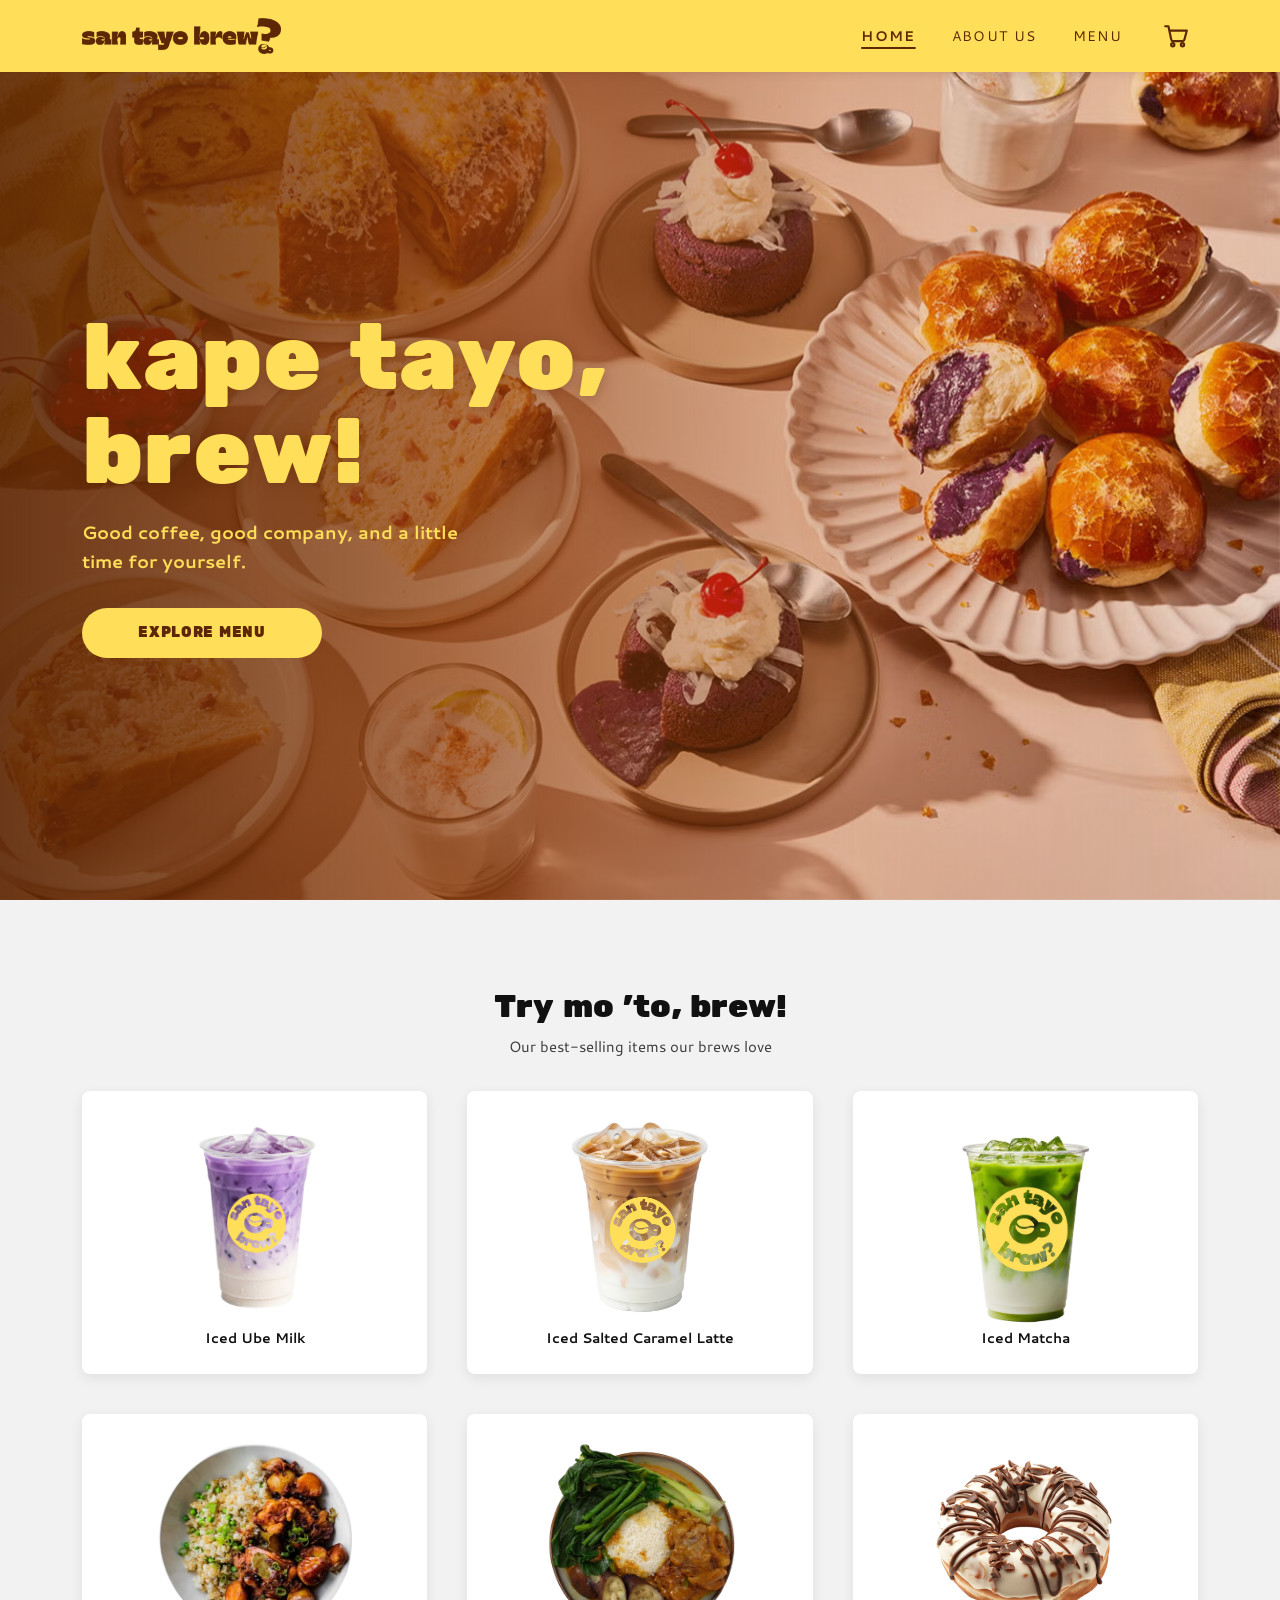
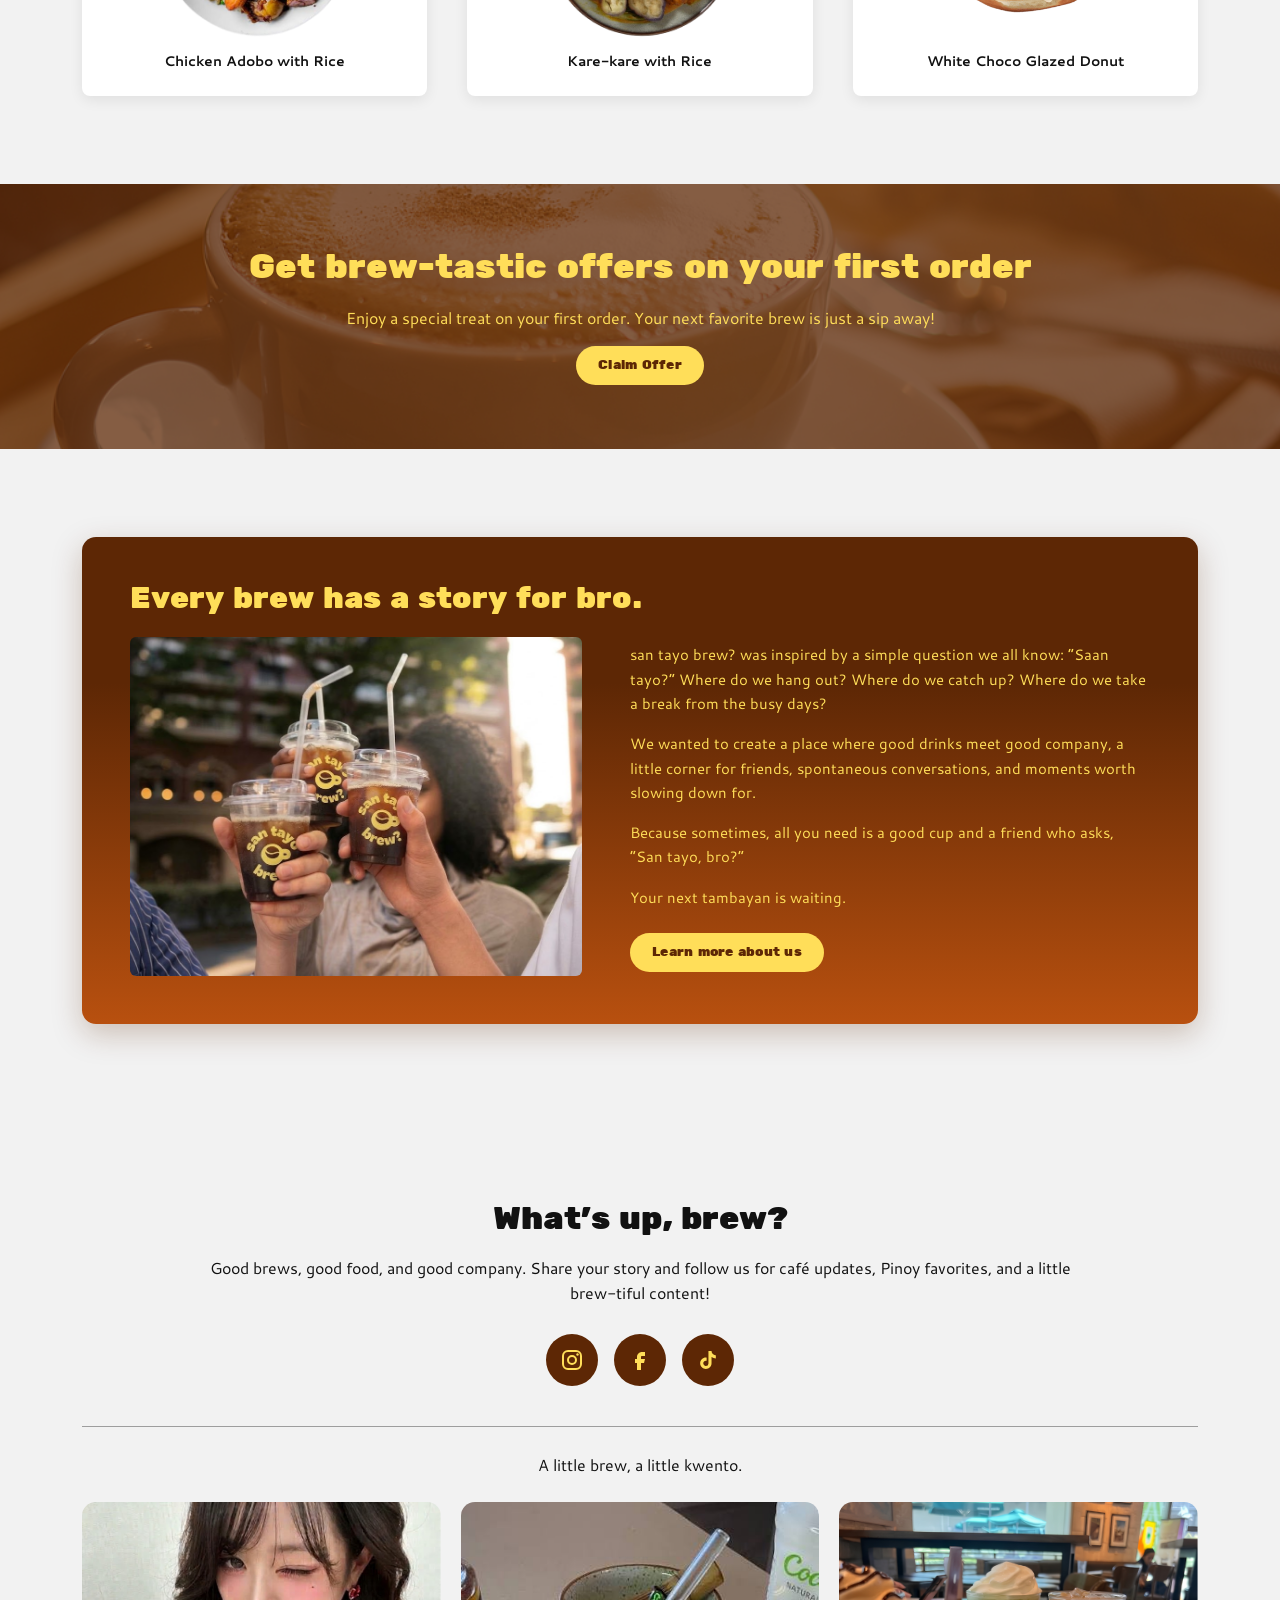
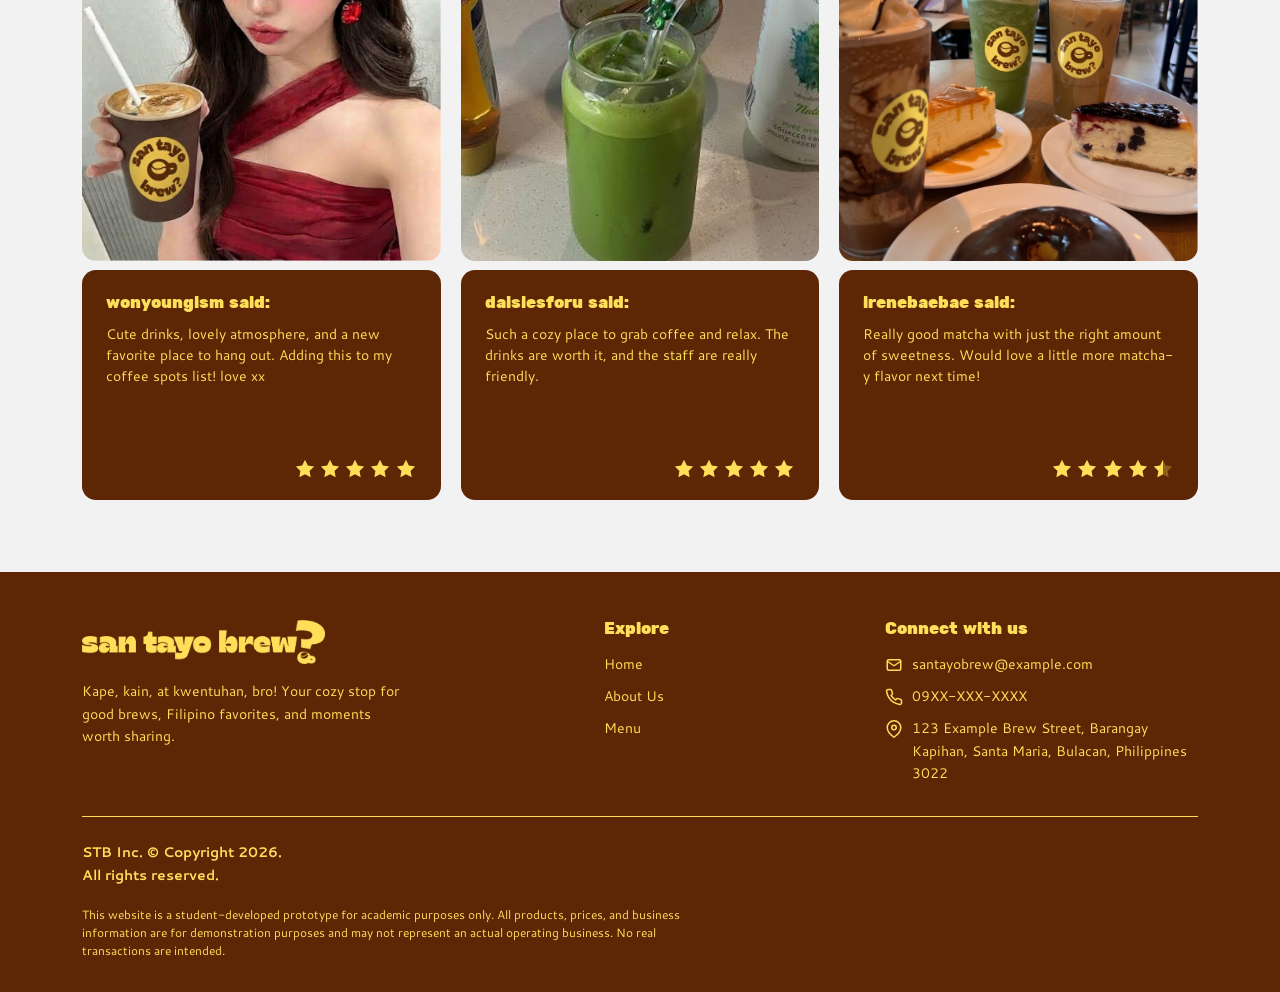
==== commit b3f3ac07: "Resize menu and best-seller photos" ====
--- a/index.html
+++ b/index.html
@@ -119,7 +119,7 @@
             </div>
           </article>
           <article class="product-card">
-            <img class="product-card__img" src="images/menu-items/iced-matcha.png" alt="Iced matcha latte in a san tayo brew? cup" loading="lazy">
+            <img class="product-card__img product-card__img--large" src="images/menu-items/iced-matcha.png" alt="Iced matcha latte in a san tayo brew? cup" loading="lazy">
             <h3 class="product-card__name">Iced Matcha</h3>
             <div class="menu-card__panel">
               <div class="menu-card__panel-top">
--- a/style.css
+++ b/style.css
@@ -738,6 +738,11 @@
   object-fit: contain;
 }
 
+/* Best-seller photo drawn bigger inside its box (the card size doesn't change) */
+.product-card__img--large {
+  transform: scale(1.2);
+}
+
 /* Best-seller name */
 .product-card__name {
   font-family: var(--font-body);
@@ -1568,6 +1573,12 @@
   max-width: 150px;
   aspect-ratio: 1 / 1;
   object-fit: contain;
+}
+
+/* Smaller card photo for round plates that fill their whole picture */
+.menu-card__img--medium {
+  width: 88%;
+  max-width: 132px;
 }
 
 /* Card item name */
@@ -3187,6 +3198,16 @@
     padding: 1.25rem 0.75rem;
   }
 
+  /* Bigger photo box for items whose photos look small (wide plates and sandwiches) */
+  .menu-card__img--large {
+    max-width: 185px;
+  }
+
+  /* Smaller photo box for photos that fill their whole picture (round plates) */
+  .menu-card__img--medium {
+    max-width: 145px;
+  }
+
   /* Bigger card names */
   .menu-card__name {
     font-size: 0.85rem;
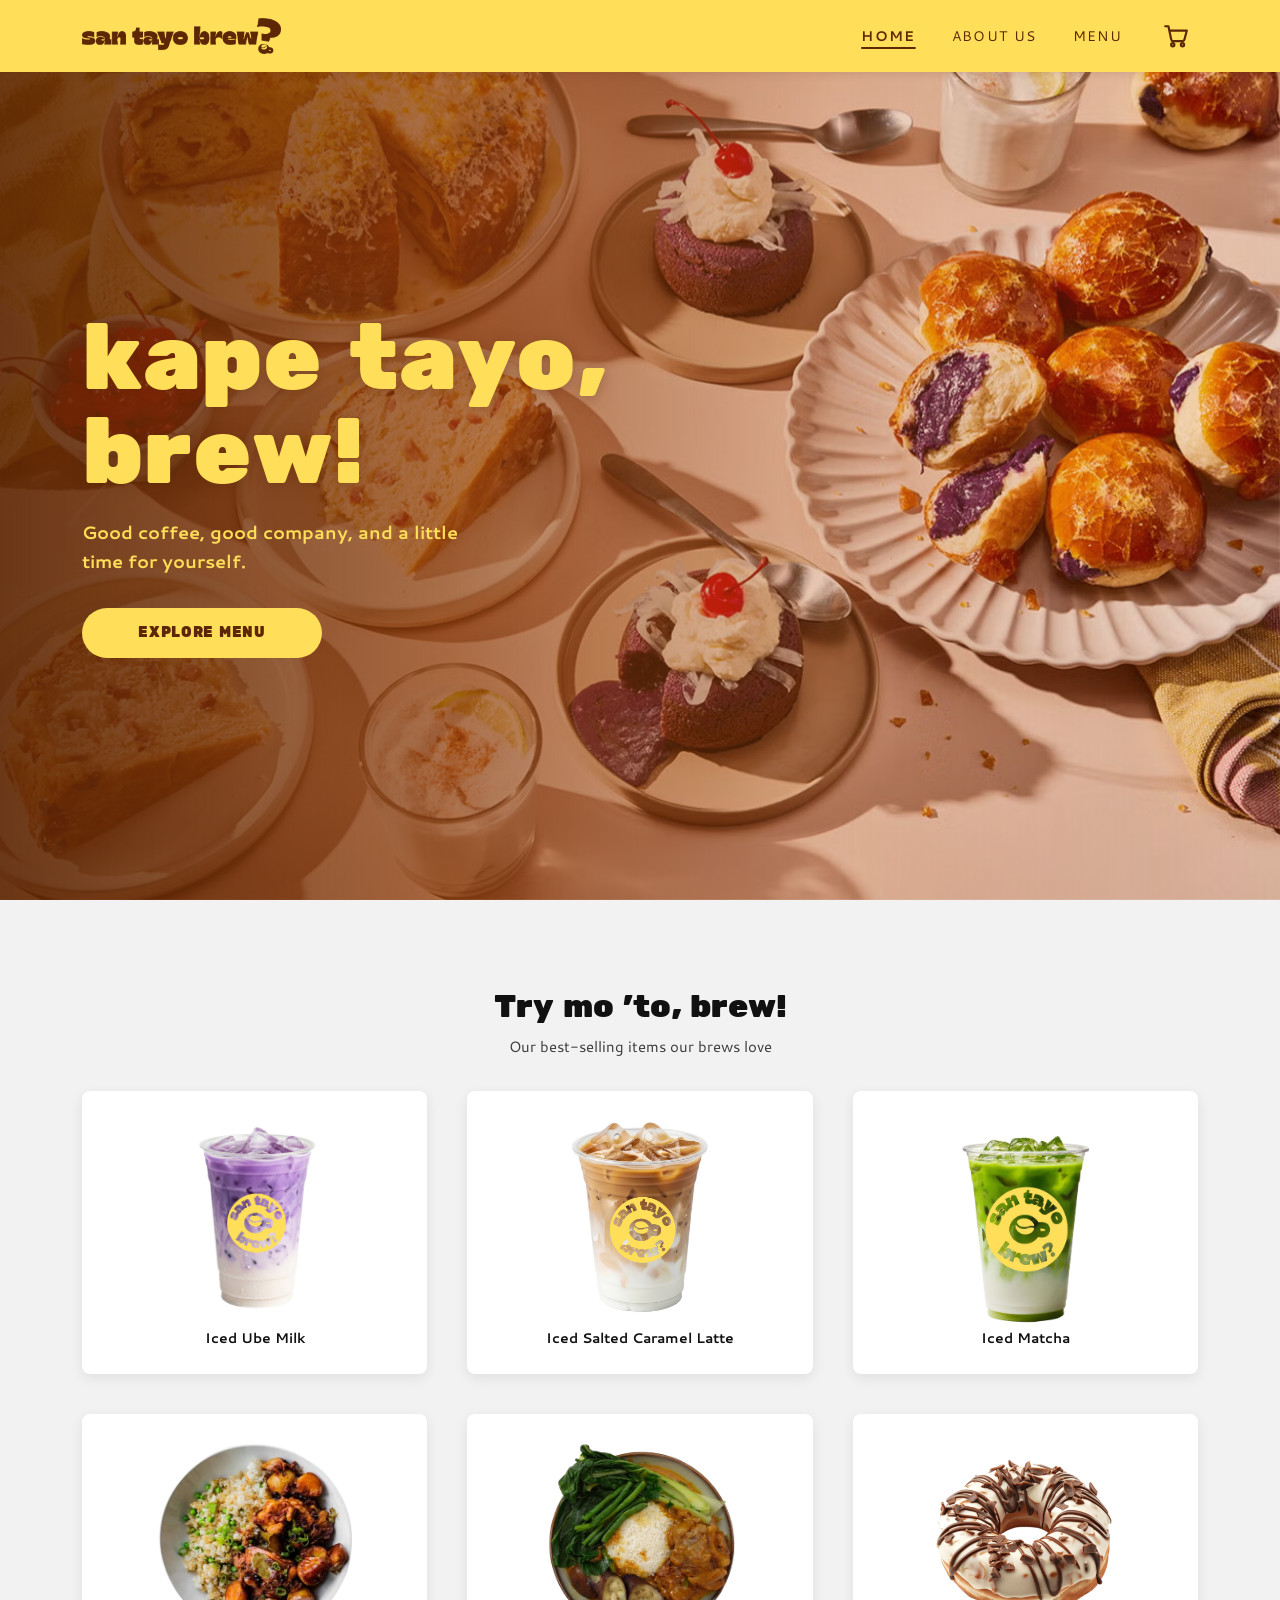
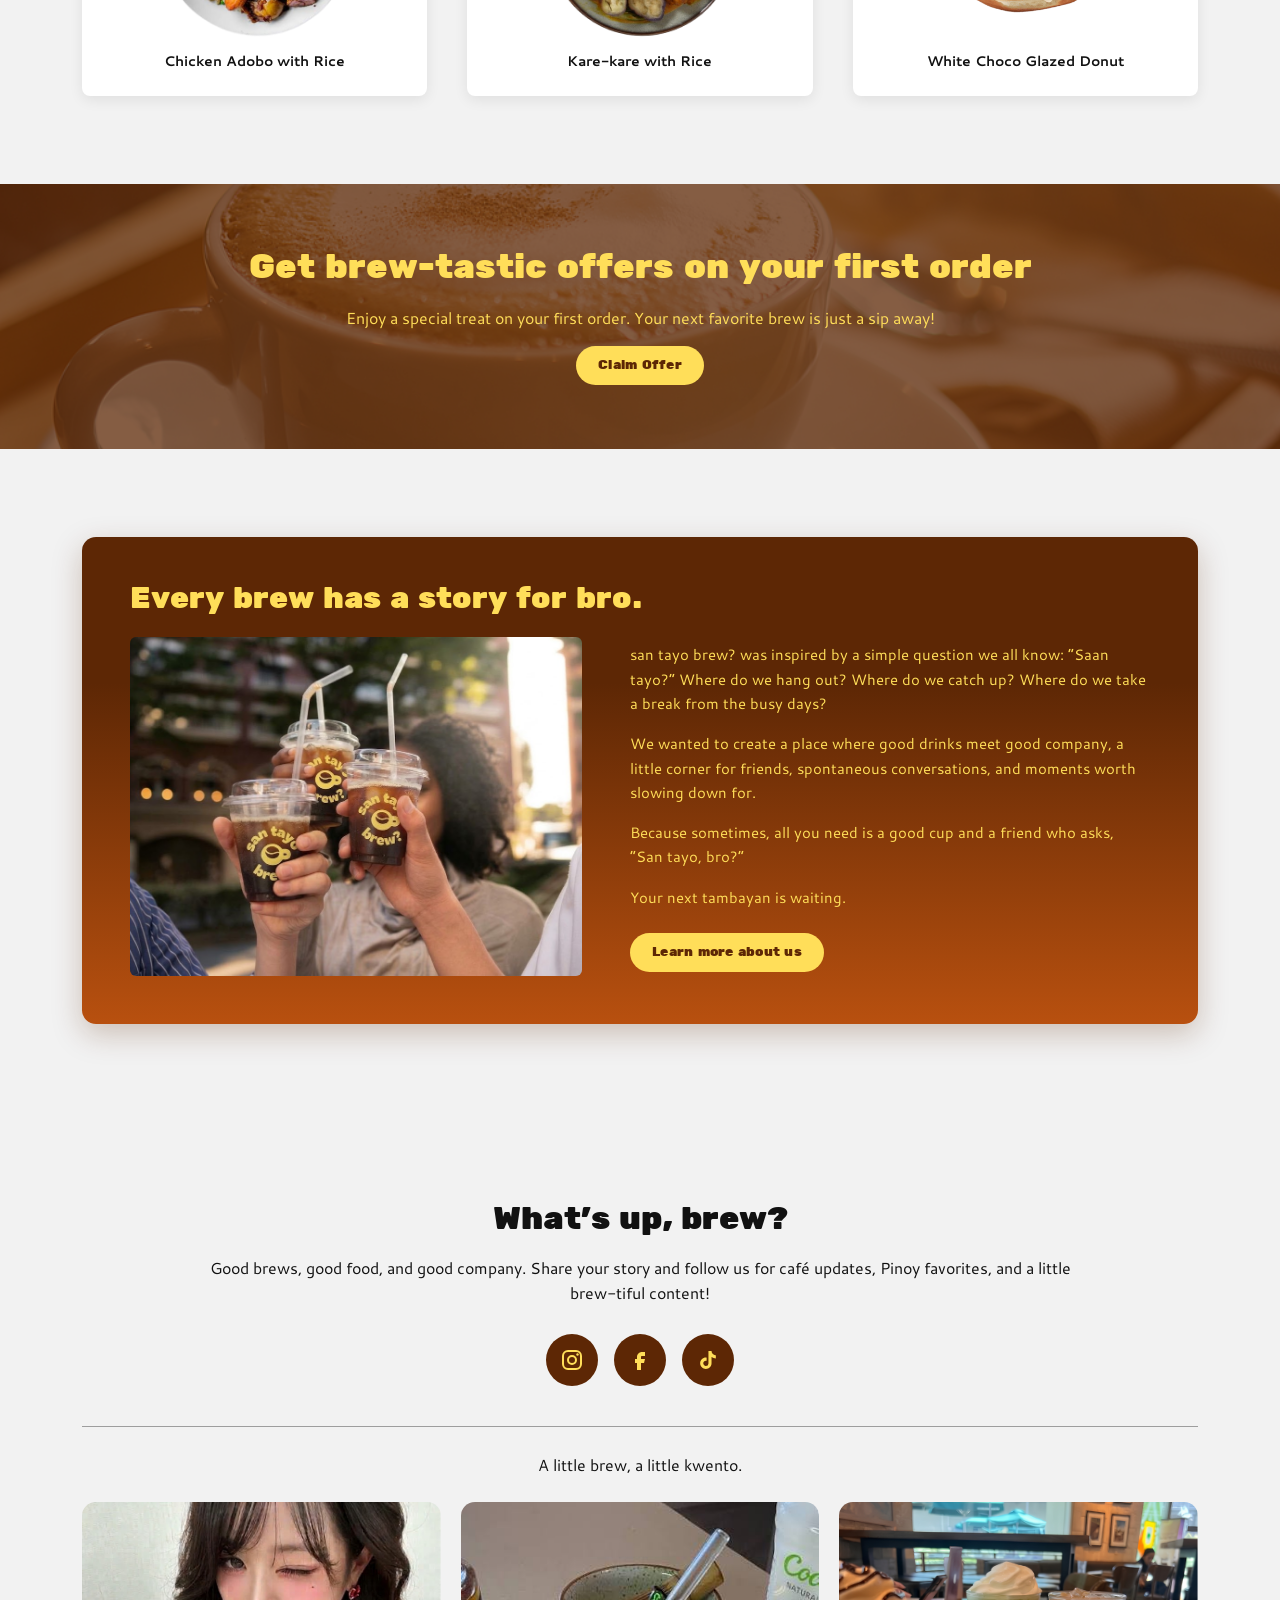
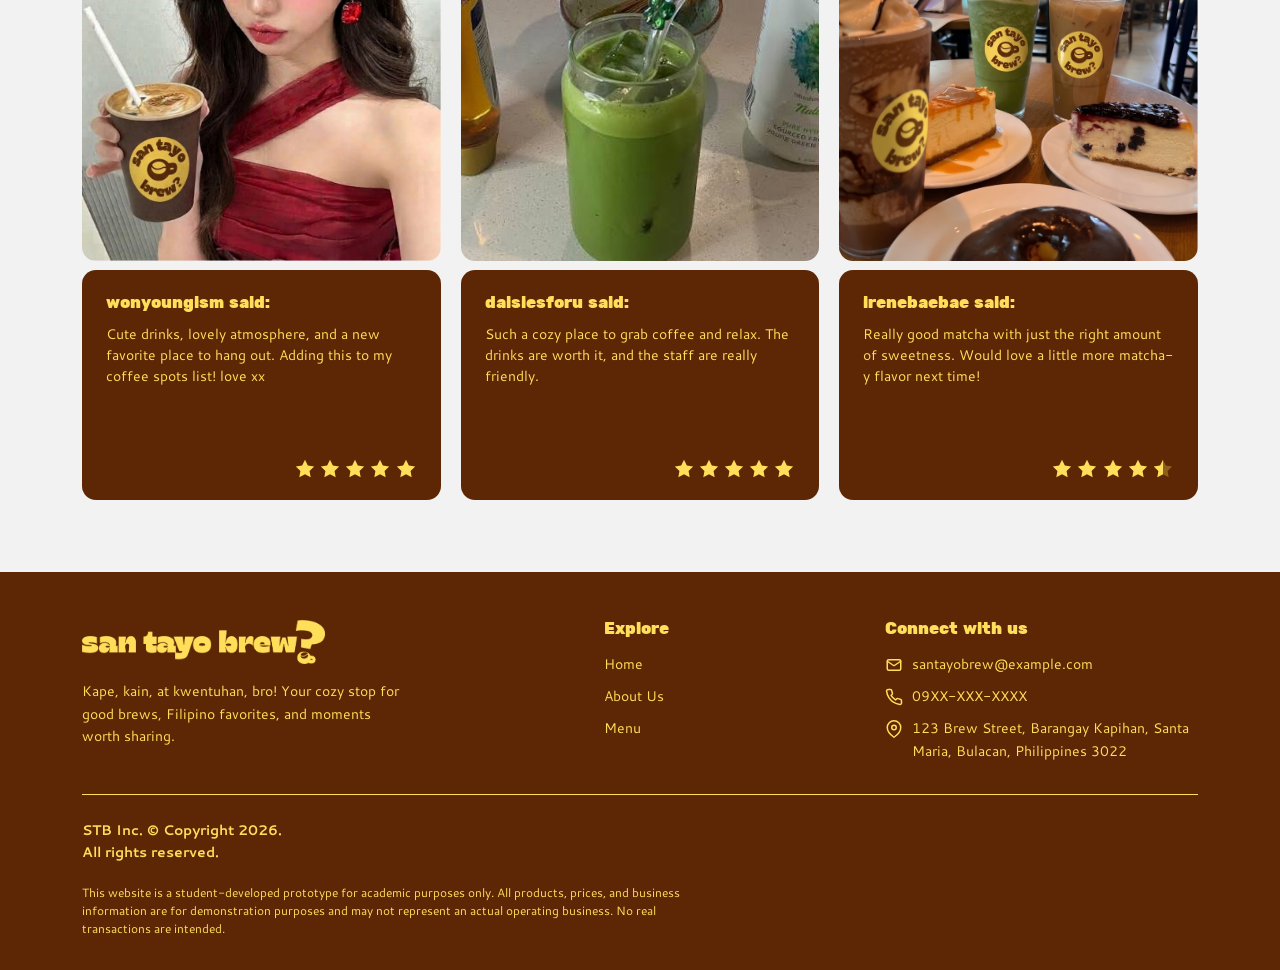
==== commit 23902098: "Fix promo code, menu button, sugar default and address" ====
--- a/index.html
+++ b/index.html
@@ -348,7 +348,7 @@
                 <svg class="footer__icon" viewBox="0 0 24 24" width="18" height="18" fill="none" stroke="currentColor" stroke-width="2" stroke-linecap="round" stroke-linejoin="round" aria-hidden="true" focusable="false">
                   <path d="M21 10c0 7-9 13-9 13s-9-6-9-13a9 9 0 0 1 18 0z"/><circle cx="12" cy="10" r="3"/>
                 </svg>
-                <span>123 Example Brew Street, Barangay Kapihan, Santa Maria, Bulacan, Philippines 3022</span>
+                <span>123 Brew Street, Barangay Kapihan, Santa Maria, Bulacan, Philippines 3022</span>
               </li>
             </ul>
           </address>
--- a/style.css
+++ b/style.css
@@ -1,6 +1,3 @@
-/* san tayo brew? | style.css: shared styles for every page (mobile-first, media queries at the bottom) */
-
-
 /* ========== 1. RESET ========== */
 
 /* Include padding and border in every element's width and height */
@@ -1678,7 +1675,7 @@
   color: var(--text-black);
 }
 
-/* "Add to Cart" / "Remove from Cart" button */
+/* "Add to Cart" button */
 .menu-card__btn {
   align-self: stretch;
   padding: 0.45rem 0.6rem;
